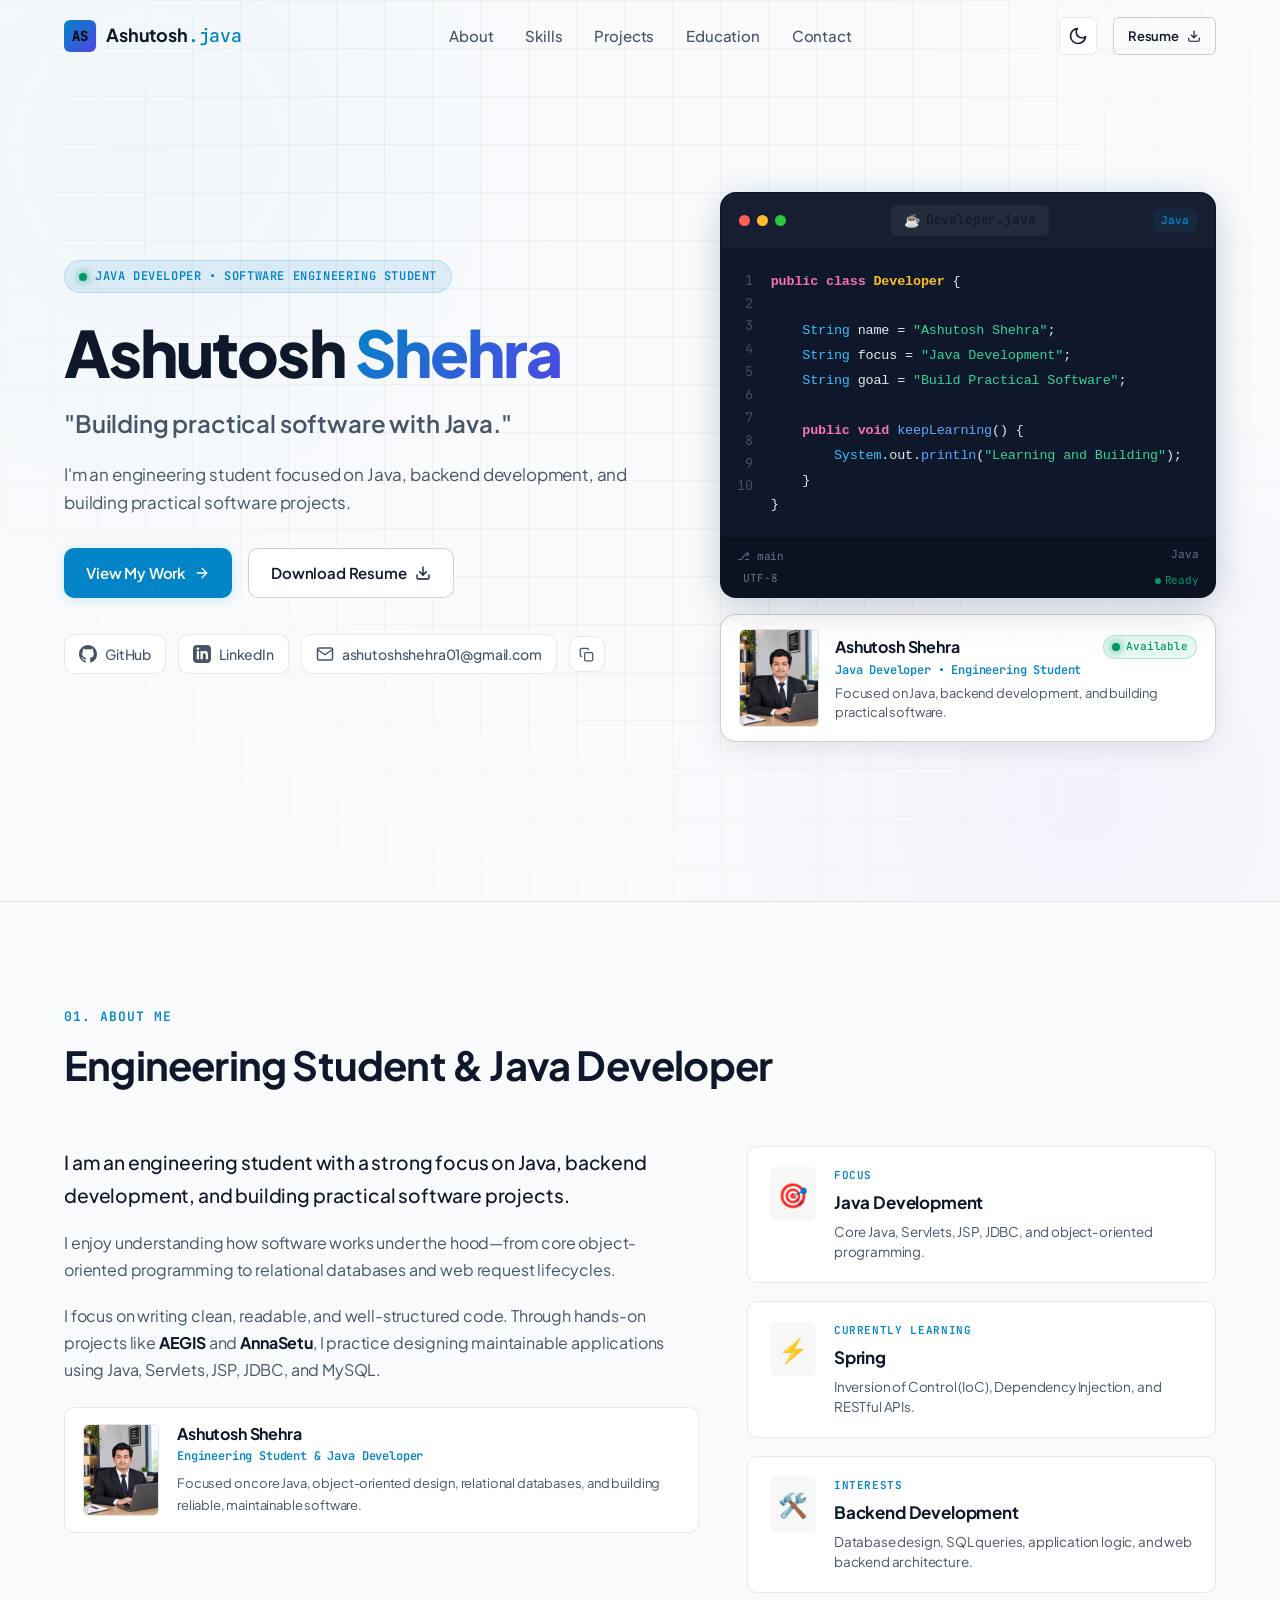
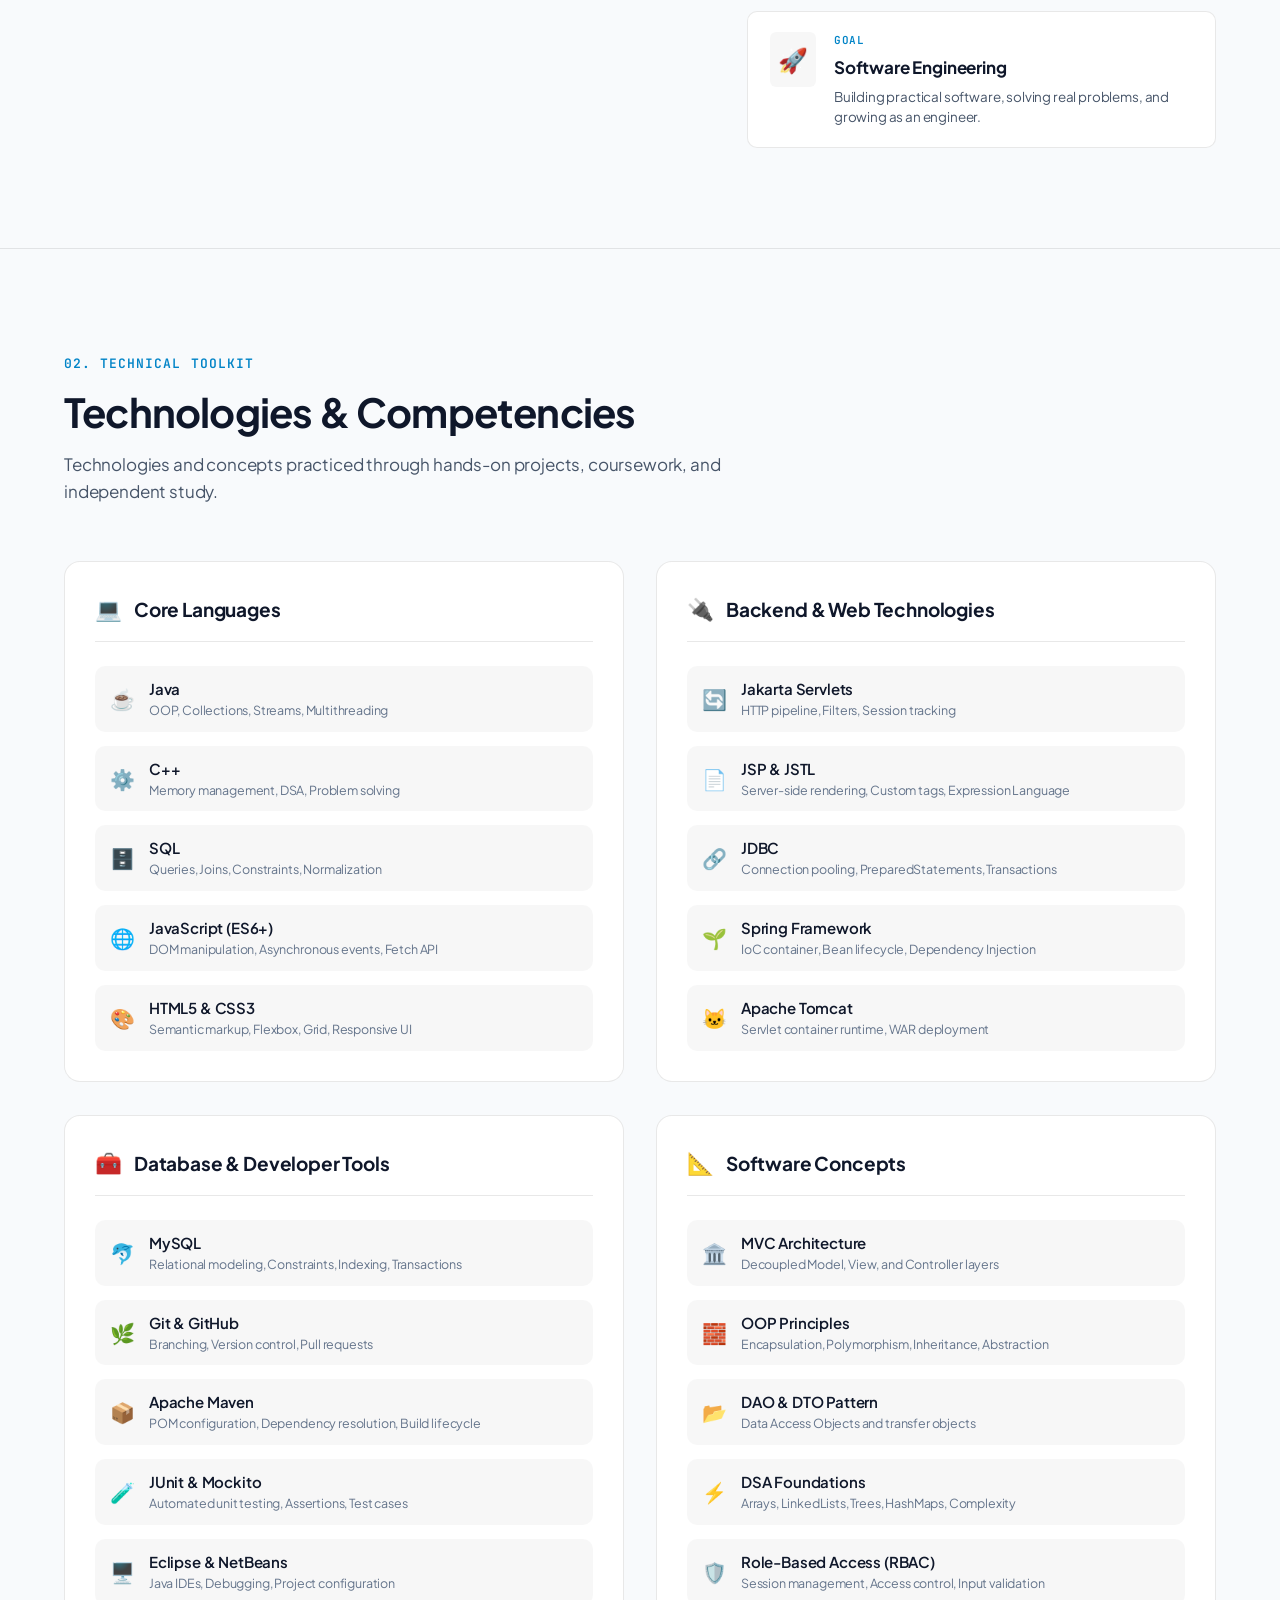
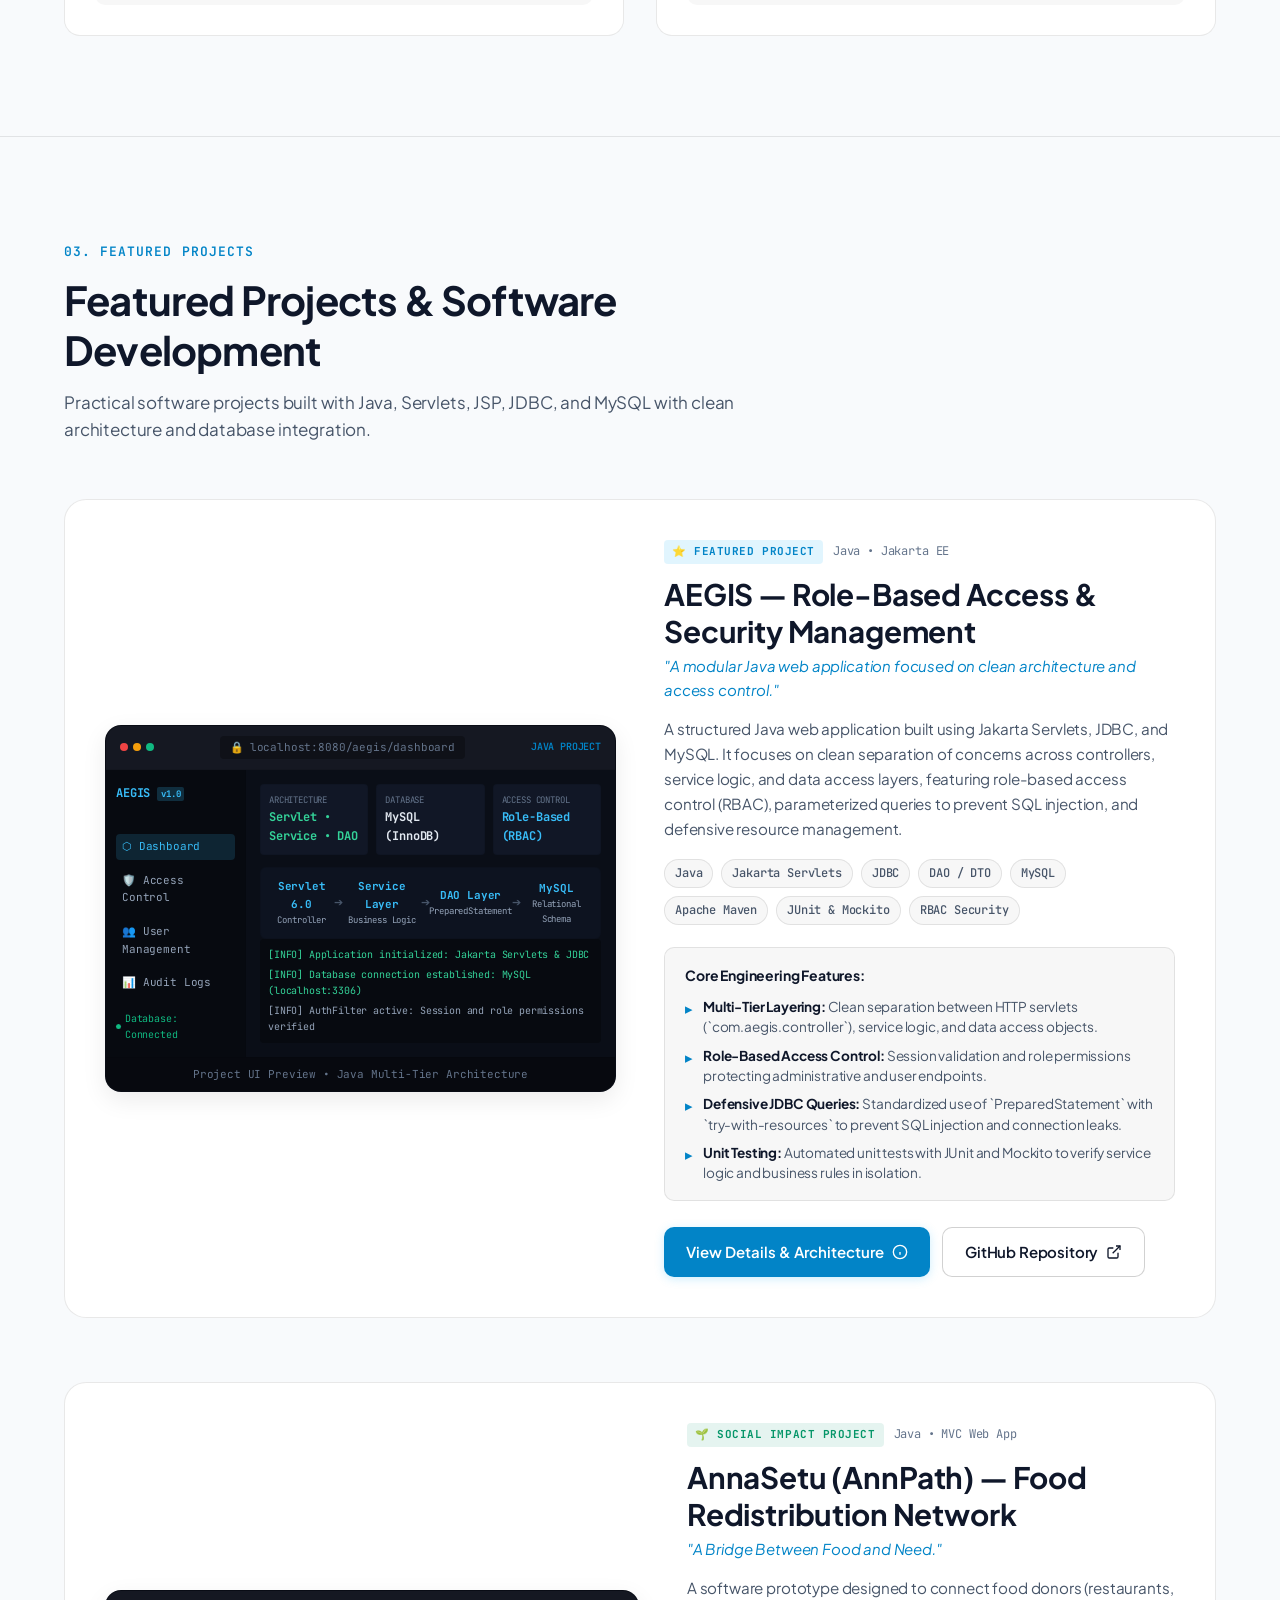
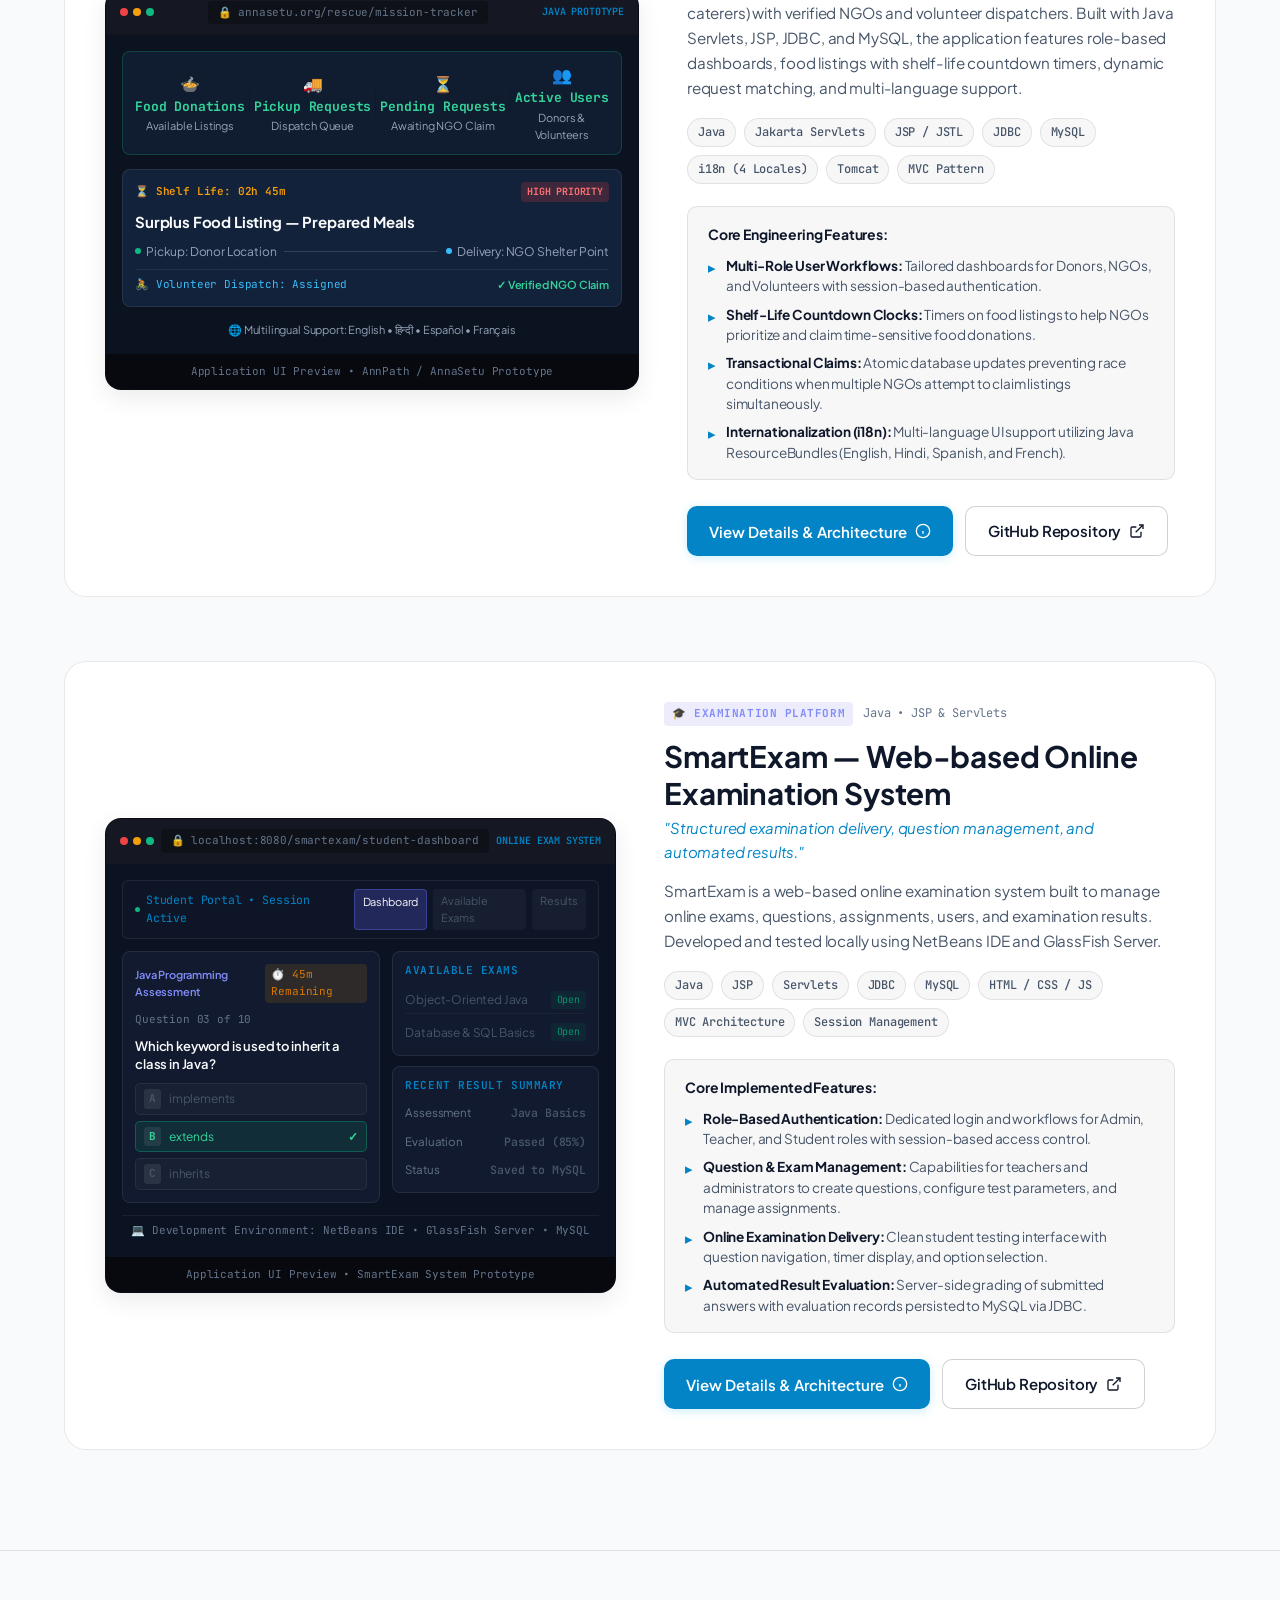
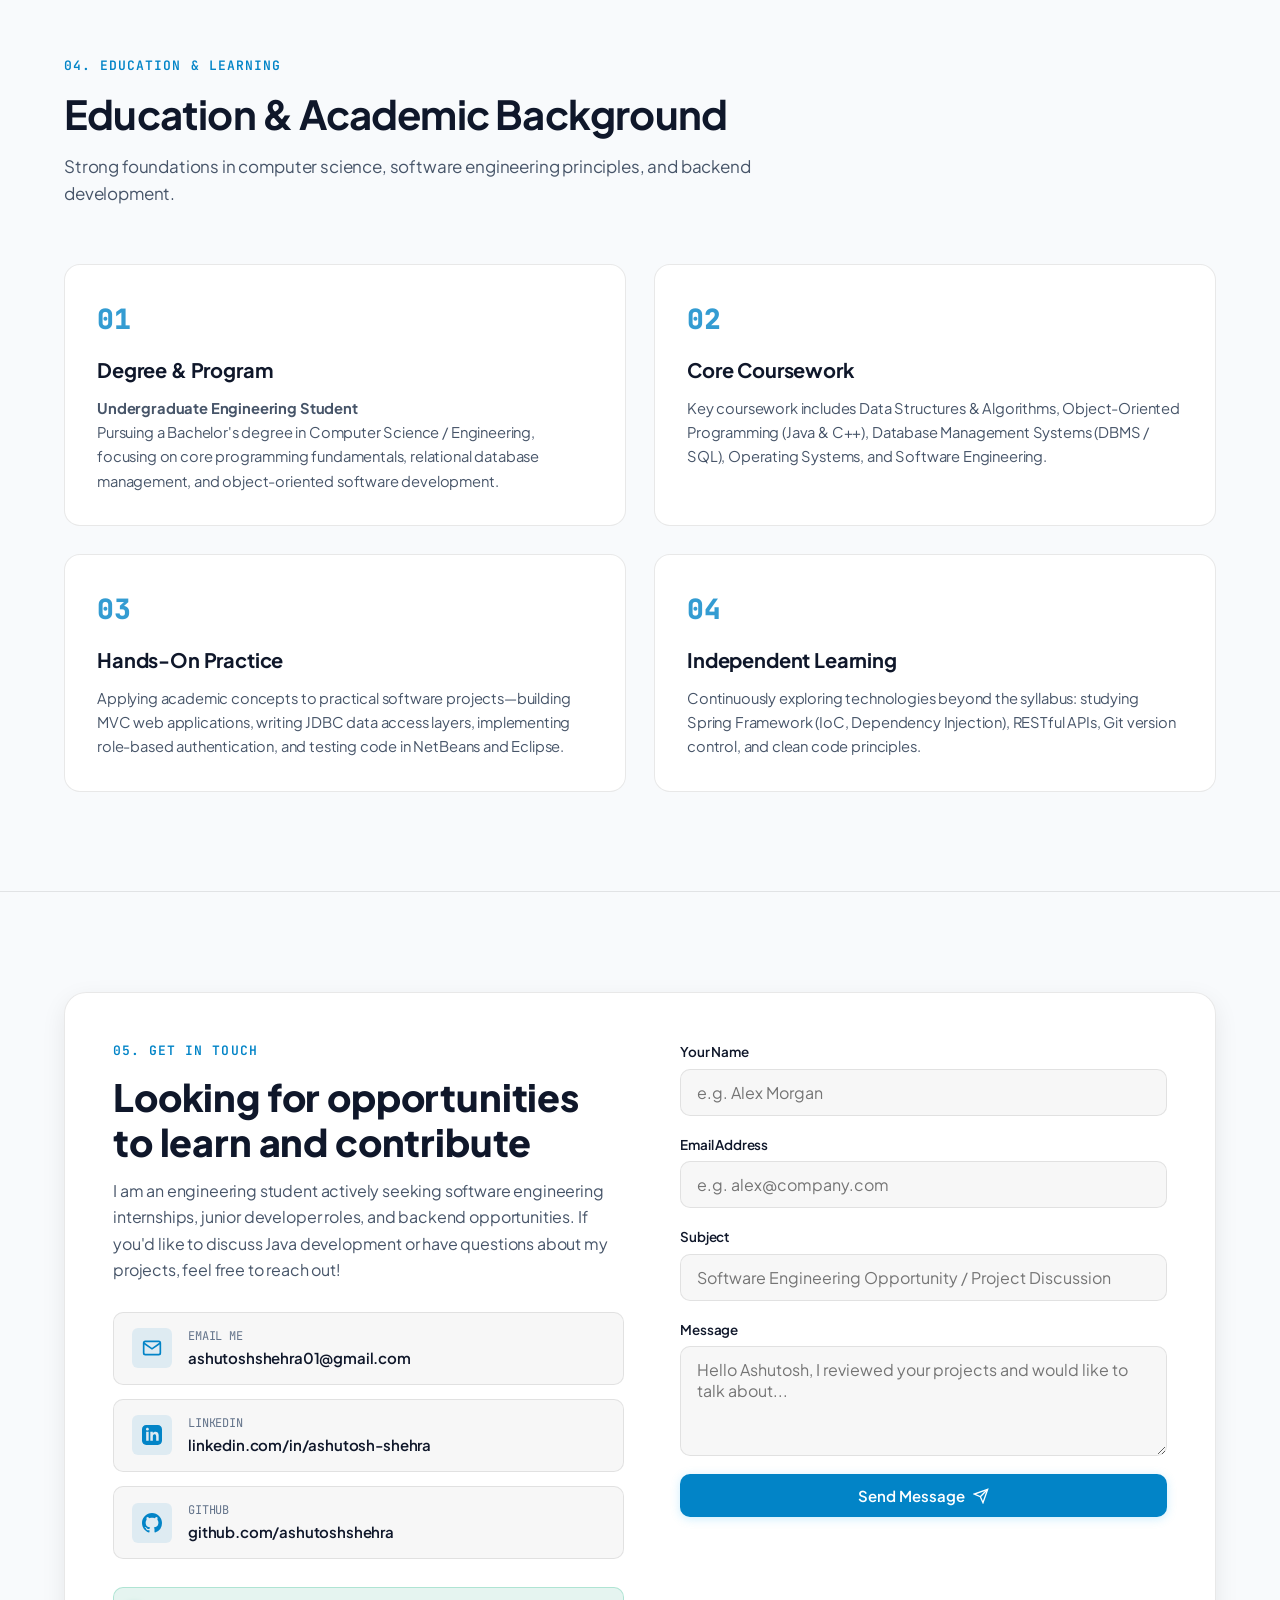
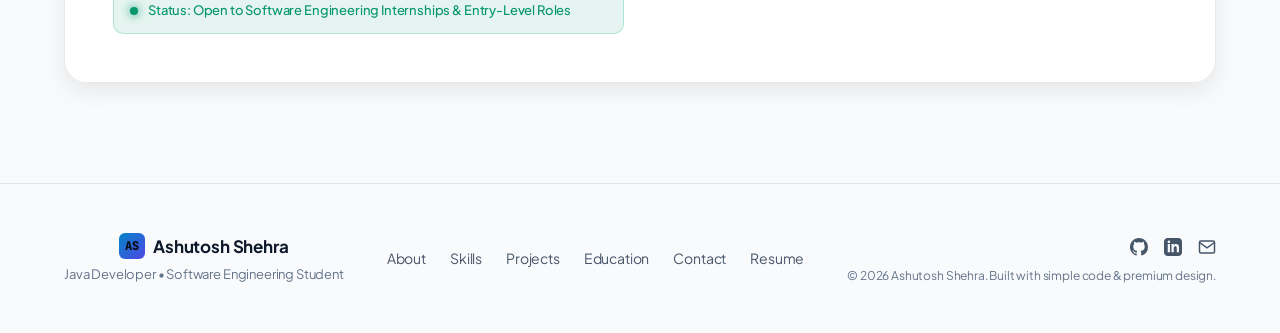
==== web/index.html @ b0442fe7 "Initial commit: Ashutosh Shehra developer portfolio ready for deployment" ====
<!DOCTYPE html>
<html lang="en" data-theme="dark">
<head>
  <meta charset="UTF-8">
  <meta name="viewport" content="width=device-width, initial-scale=1.0">
  <title>Ashutosh Shehra | Engineering Student &amp; Java Developer</title>
  <meta name="description" content="Portfolio of Ashutosh Shehra, an engineering student focused on Java, backend development, and building practical software projects.">
  <meta name="keywords" content="Ashutosh Shehra, Java Developer, Engineering Student, Jakarta EE, Servlets, JSP, Spring, MySQL, JDBC, Backend Developer">
  <meta name="author" content="Ashutosh Shehra">

  <meta name="theme-color" content="#080c14">
  <meta name="color-scheme" content="dark light">

  <!-- Open Graph / Facebook / LinkedIn Meta Tags -->
  <meta property="og:title" content="Ashutosh Shehra | Engineering Student &amp; Java Developer">
  <meta property="og:description" content="Engineering student focused on Java, backend development, and building practical software projects.">
  <meta property="og:type" content="website">
  <meta property="og:image" content="assets/ashutosh-shehra.jpg">

  <!-- Twitter Card Meta Tags -->
  <meta name="twitter:card" content="summary_large_image">
  <meta name="twitter:title" content="Ashutosh Shehra | Engineering Student &amp; Java Developer">
  <meta name="twitter:description" content="Engineering student focused on Java, backend development, and building practical software projects.">
  <meta name="twitter:image" content="assets/ashutosh-shehra.jpg">

  <!-- Google Fonts: Plus Jakarta Sans & JetBrains Mono -->
  <link rel="preconnect" href="https://fonts.googleapis.com">
  <link rel="preconnect" href="https://fonts.gstatic.com" crossorigin>
  <link href="https://fonts.googleapis.com/css2?family=JetBrains+Mono:wght@400;500;600&family=Plus+Jakarta+Sans:wght@300;400;500;600;700;800&display=swap" rel="stylesheet">

  <!-- Stylesheet -->
  <link rel="stylesheet" href="styles.css">

  <!-- Favicon SVG -->
  <link rel="icon" type="image/svg+xml" href="data:image/svg+xml,<svg xmlns='http://www.w3.org/2000/svg' viewBox='0 0 100 100'><rect width='100' height='100' rx='20' fill='%230f172a'/><text x='50%' y='55%' dominant-baseline='central' text-anchor='middle' font-family='sans-serif' font-weight='bold' font-size='46' fill='%2338bdf8'>AS</text></svg>">
</head>
<body>
  <!-- Background Glow & Grid Canvas Elements -->
  <div class="bg-pattern" aria-hidden="true">
    <div class="glow-orb glow-top-left"></div>
    <div class="glow-orb glow-bottom-right"></div>
    <div class="grid-overlay"></div>
  </div>

  <!-- NAVIGATION BAR -->
  <header class="navbar" id="navbar">
    <div class="nav-container">
      <a href="#hero" class="nav-brand" aria-label="Ashutosh Shehra Home">
        <span class="brand-monogram">AS</span>
        <span class="brand-text">Ashutosh<span class="brand-dot">.java</span></span>
      </a>

      <!-- Desktop Nav Items -->
      <nav class="nav-links" id="navLinks" aria-label="Main Navigation">
        <a href="#about" class="nav-link">About</a>
        <a href="#skills" class="nav-link">Skills</a>
        <a href="#projects" class="nav-link">Projects</a>
        <a href="#education" class="nav-link">Education</a>
        <a href="#contact" class="nav-link">Contact</a>
      </nav>

      <!-- Nav Actions (Theme Toggle & Resume Button) -->
      <div class="nav-actions">
        <!-- Theme Switcher -->
        <button id="themeToggle" class="theme-toggle" aria-label="Toggle dark/light theme" title="Toggle theme">
          <svg class="sun-icon" viewBox="0 0 24 24" width="20" height="20" fill="none" stroke="currentColor" stroke-width="2" stroke-linecap="round" stroke-linejoin="round">
            <circle cx="12" cy="12" r="5"></circle>
            <line x1="12" y1="12" x2="12" y2="3"></line>
            <line x1="12" y1="21" x2="12" y2="23"></line>
            <line x1="4.22" y1="4.22" x2="5.64" y2="5.64"></line>
            <line x1="18.36" y1="18.36" x2="19.78" y2="19.78"></line>
            <line x1="1" y1="12" x2="3" y2="12"></line>
            <line x1="21" y1="12" x2="23" y2="12"></line>
            <line x1="4.22" y1="19.78" x2="5.64" y2="18.36"></line>
            <line x1="18.36" y1="5.64" x2="19.78" y2="4.22"></line>
          </svg>
          <svg class="moon-icon" viewBox="0 0 24 24" width="20" height="20" fill="none" stroke="currentColor" stroke-width="2" stroke-linecap="round" stroke-linejoin="round">
            <path d="M21 12.79A9 9 0 1 1 11.21 3 7 7 0 0 0 21 12.79z"></path>
          </svg>
        </button>

        <a href="assets/Ashutosh_Shehra_Resume.pdf" download="Ashutosh_Shehra_Resume.pdf" class="btn btn-sm btn-outline nav-resume-btn">
          <span>Resume</span>
          <svg viewBox="0 0 24 24" width="14" height="14" fill="none" stroke="currentColor" stroke-width="2">
            <path d="M21 15v4a2 2 0 0 1-2 2H5a2 2 0 0 1-2-2v-4"></path>
            <polyline points="7 10 12 15 17 10"></polyline>
            <line x1="12" y1="15" x2="12" y2="3"></line>
          </svg>
        </a>

        <!-- Mobile Menu Toggle Button -->
        <button id="mobileMenuBtn" class="mobile-menu-btn" aria-label="Toggle navigation menu" aria-expanded="false">
          <span class="hamburger-bar"></span>
          <span class="hamburger-bar"></span>
          <span class="hamburger-bar"></span>
        </button>
      </div>
    </div>

    <!-- Mobile Drawer Navigation -->
    <div class="mobile-drawer" id="mobileDrawer">
      <nav class="mobile-nav-links">
        <a href="#about" class="mobile-nav-link">About</a>
        <a href="#skills" class="mobile-nav-link">Skills</a>
        <a href="#projects" class="mobile-nav-link">Projects</a>
        <a href="#education" class="mobile-nav-link">Education</a>
        <a href="#contact" class="mobile-nav-link">Contact</a>
        <div class="mobile-drawer-footer">
          <a href="assets/Ashutosh_Shehra_Resume.pdf" download="Ashutosh_Shehra_Resume.pdf" class="btn btn-primary btn-block">
            Download Resume
            <svg viewBox="0 0 24 24" width="16" height="16" fill="none" stroke="currentColor" stroke-width="2">
              <path d="M21 15v4a2 2 0 0 1-2 2H5a2 2 0 0 1-2-2v-4"></path>
              <polyline points="7 10 12 15 17 10"></polyline>
              <line x1="12" y1="15" x2="12" y2="3"></line>
            </svg>
          </a>
        </div>
      </nav>
    </div>
  </header>

  <main>
    <!-- 1 & 2. HERO SECTION -->
    <section class="hero-section" id="hero">
      <div class="container hero-container">
        
        <!-- Hero Left Column -->
        <div class="hero-content reveal-on-scroll">
          <div class="hero-badge">
            <span class="status-indicator"></span>
            <span class="badge-text">JAVA DEVELOPER • SOFTWARE ENGINEERING STUDENT</span>
          </div>

          <h1 class="hero-name">
            Ashutosh <span class="gradient-text">Shehra</span>
          </h1>

          <p class="hero-tagline">
            "Building practical software with Java."
          </p>

          <p class="hero-description">
            I'm an engineering student focused on Java, backend development, and building practical software projects.
          </p>

          <!-- Hero CTAs -->
          <div class="hero-actions">
            <a href="#projects" class="btn btn-primary">
              <span>View My Work</span>
              <svg viewBox="0 0 24 24" width="16" height="16" fill="none" stroke="currentColor" stroke-width="2" stroke-linecap="round" stroke-linejoin="round" class="btn-arrow">
                <line x1="5" y1="12" x2="19" y2="12"></line>
                <polyline points="12 5 19 12 12 19"></polyline>
              </svg>
            </a>

            <a href="assets/Ashutosh_Shehra_Resume.pdf" download="Ashutosh_Shehra_Resume.pdf" class="btn btn-secondary">
              <span>Download Resume</span>
              <svg viewBox="0 0 24 24" width="16" height="16" fill="none" stroke="currentColor" stroke-width="2" stroke-linecap="round" stroke-linejoin="round">
                <path d="M21 15v4a2 2 0 0 1-2 2H5a2 2 0 0 1-2-2v-4"></path>
                <polyline points="7 10 12 15 17 10"></polyline>
                <line x1="12" y1="15" x2="12" y2="3"></line>
              </svg>
            </a>
          </div>

          <!-- Hero Social Links & Email -->
          <div class="hero-socials">
            <a href="https://github.com/ashutoshshehra" target="_blank" rel="noopener noreferrer" class="social-chip" aria-label="GitHub Profile">
              <svg viewBox="0 0 24 24" width="18" height="18" fill="currentColor">
                <path d="M12 0C5.37 0 0 5.37 0 12c0 5.31 3.435 9.795 8.205 11.385.6.105.825-.255.825-.57 0-.285-.015-1.23-.015-2.235-3.015.555-3.795-.735-4.035-1.41-.135-.345-.72-1.41-1.23-1.695-.42-.225-1.02-.78-.015-.795.945-.015 1.62.87 1.845 1.23 1.08 1.815 2.805 1.305 3.495.99.105-.78.42-1.305.765-1.605-2.67-.3-5.46-1.335-5.46-5.925 0-1.305.465-2.385 1.23-3.225-.12-.3-.54-1.53.12-3.18 0 0 1.005-.315 3.3 1.23.96-.27 1.98-.405 3-.405s2.04.135 3 .405c2.295-1.56 3.3-1.23 3.3-1.23.66 1.65.24 2.88.12 3.18.765.84 1.23 1.905 1.23 3.225 0 4.605-2.805 5.625-5.475 5.925.435.375.81 1.095.81 2.22 0 1.605-.015 2.895-.015 3.3 0 .315.225.69.825.57A12.02 12.02 0 0024 12c0-6.63-5.37-12-12-12z"/>
              </svg>
              <span>GitHub</span>
            </a>

            <a href="https://www.linkedin.com/in/ashutosh-shehra-17b498398" target="_blank" rel="noopener noreferrer" class="social-chip" aria-label="LinkedIn Profile">
              <svg viewBox="0 0 24 24" width="18" height="18" fill="currentColor">
                <path d="M19 0h-14c-2.761 0-5 2.239-5 5v14c0 2.761 2.239 5 5 5h14c2.762 0 5-2.239 5-5v-14c0-2.761-2.238-5-5-5zm-11 19h-3v-11h3v11zm-1.5-12.268c-.966 0-1.75-.79-1.75-1.764s.784-1.764 1.75-1.764 1.75.79 1.75 1.764-.783 1.764-1.75 1.764zm13.5 12.268h-3v-5.604c0-3.368-4-3.113-4 0v5.604h-3v-11h3v1.765c1.396-2.586 7-2.777 7 2.476v6.759z"/>
              </svg>
              <span>LinkedIn</span>
            </a>

            <a href="mailto:ashutoshshehra01@gmail.com" class="social-chip" aria-label="Email Ashutosh Shehra">
              <svg viewBox="0 0 24 24" width="18" height="18" fill="none" stroke="currentColor" stroke-width="2" stroke-linecap="round" stroke-linejoin="round">
                <path d="M4 4h16c1.1 0 2 .9 2 2v12c0 1.1-.9 2-2 2H4c-1.1 0-2-.9-2-2V6c0-1.1.9-2 2-2z"></path>
                <polyline points="22,6 12,13 2,6"></polyline>
              </svg>
              <span>ashutoshshehra01@gmail.com</span>
            </a>

            <!-- Quick copy email tooltip button -->
            <button class="copy-email-btn" id="copyEmailBtn" data-email="ashutoshshehra01@gmail.com" title="Copy email address" aria-label="Copy email">
              <svg viewBox="0 0 24 24" width="15" height="15" fill="none" stroke="currentColor" stroke-width="2">
                <rect x="9" y="9" width="13" height="13" rx="2" ry="2"></rect>
                <path d="M5 15H4a2 2 0 0 1-2-2V4a2 2 0 0 1 2-2h9a2 2 0 0 1 2 2v1"></path>
              </svg>
              <span class="copy-tooltip" id="copyTooltip">Copy</span>
            </button>
          </div>
        </div>

        <!-- Hero Right Column: Developer Code Editor & Profile Showcase -->
        <div class="hero-visual reveal-on-scroll">
          <div class="code-editor-card">
            <!-- Window Top Bar -->
            <div class="editor-header">
              <div class="editor-controls">
                <span class="dot dot-close"></span>
                <span class="dot dot-minimize"></span>
                <span class="dot dot-maximize"></span>
              </div>
              <div class="editor-tab">
                <span class="tab-icon">☕</span>
                <span class="tab-title">Developer.java</span>
              </div>
              <div class="editor-badge">
                <span>Java</span>
              </div>
            </div>

            <!-- Code Editor Body -->
            <div class="editor-body">
              <div class="line-numbers" aria-hidden="true">
                <span>1</span>
                <span>2</span>
                <span>3</span>
                <span>4</span>
                <span>5</span>
                <span>6</span>
                <span>7</span>
                <span>8</span>
                <span>9</span>
                <span>10</span>
              </div>
              <pre class="code-content"><code><span class="code-kw">public class</span> <span class="code-class">Developer</span> {

    <span class="code-type">String</span> <span class="code-var">name</span> = <span class="code-str">"Ashutosh Shehra"</span>;
    <span class="code-type">String</span> <span class="code-var">focus</span> = <span class="code-str">"Java Development"</span>;
    <span class="code-type">String</span> <span class="code-var">goal</span> = <span class="code-str">"Build Practical Software"</span>;

    <span class="code-kw">public void</span> <span class="code-method">keepLearning</span>() {
        <span class="code-type">System</span>.<span class="code-var">out</span>.<span class="code-method">println</span>(<span class="code-str">"Learning and Building"</span>);
    }
}</code></pre>
            </div>

            <!-- Editor Status Bar Footer -->
            <div class="editor-footer">
              <div class="footer-left">
                <span class="status-git-branch">⎇ main</span>
                <span class="status-encoding">UTF-8</span>
              </div>
              <div class="footer-right">
                <span class="status-lang">Java</span>
                <span class="status-pill">Ready</span>
              </div>
            </div>
          </div>

          <!-- Developer Profile Companion Card (No overlap, 100% clean) -->
          <div class="hero-profile-card">
            <div class="hero-profile-frame">
              <img 
                src="assets/ashutosh-shehra.jpg" 
                alt="Ashutosh Shehra - Java Developer and Software Engineering Student" 
                class="hero-profile-img" 
                width="84" 
                height="102" 
                loading="eager" 
                decoding="async" 
              />
            </div>
            <div class="hero-profile-details">
              <div class="hero-profile-header">
                <span class="hero-profile-name">Ashutosh Shehra</span>
                <span class="hero-profile-status">
                  <span class="status-indicator"></span>
                  <span>Available</span>
                </span>
              </div>
              <div class="hero-profile-role">Java Developer • Engineering Student</div>
              <p class="hero-profile-desc">
                Focused on Java, backend development, and building practical software.
              </p>
            </div>
          </div>
        </div>

      </div>
    </section>

    <!-- 7. ABOUT SECTION -->
    <section class="section about-section" id="about">
      <div class="container">
        
        <div class="section-header reveal-on-scroll">
          <span class="section-tag">01. ABOUT ME</span>
          <h2 class="section-title">Engineering Student &amp; Java Developer</h2>
        </div>

        <div class="about-grid">
          <!-- Left: Narrative -->
          <div class="about-narrative reveal-on-scroll">
            <p class="lead-text">
              I am an engineering student with a strong focus on Java, backend development, and building practical software projects.
            </p>
            <p>
              I enjoy understanding how software works under the hood—from core object-oriented programming to relational databases and web request lifecycles.
            </p>
            <p>
              I focus on writing clean, readable, and well-structured code. Through hands-on projects like <strong>AEGIS</strong> and <strong>AnnaSetu</strong>, I practice designing maintainable applications using Java, Servlets, JSP, JDBC, and MySQL.
            </p>

            <!-- Supporting Profile Card in About -->
            <div class="about-profile-card">
              <div class="about-profile-frame">
                <img 
                  src="assets/ashutosh-shehra.jpg" 
                  alt="Ashutosh Shehra - Java Developer and Software Engineering Student" 
                  class="about-profile-img" 
                  width="80" 
                  height="96" 
                  loading="lazy" 
                  decoding="async" 
                />
              </div>
              <div class="about-profile-meta">
                <div class="about-profile-name">Ashutosh Shehra</div>
                <div class="about-profile-role">Engineering Student &amp; Java Developer</div>
                <p class="about-profile-bio">
                  Focused on core Java, object-oriented design, relational databases, and building reliable, maintainable software.
                </p>
              </div>
            </div>
          </div>

          <!-- Right: Information Cards -->
          <div class="about-cards-col reveal-on-scroll">
            
            <div class="info-card">
              <div class="info-card-icon">🎯</div>
              <div class="info-card-content">
                <span class="info-card-label">Focus</span>
                <h3 class="info-card-value">Java Development</h3>
                <p class="info-card-detail">Core Java, Servlets, JSP, JDBC, and object-oriented programming.</p>
              </div>
            </div>

            <div class="info-card">
              <div class="info-card-icon">⚡</div>
              <div class="info-card-content">
                <span class="info-card-label">Currently Learning</span>
                <h3 class="info-card-value">Spring</h3>
                <p class="info-card-detail">Inversion of Control (IoC), Dependency Injection, and RESTful APIs.</p>
              </div>
            </div>

            <div class="info-card">
              <div class="info-card-icon">🛠️</div>
              <div class="info-card-content">
                <span class="info-card-label">Interests</span>
                <h3 class="info-card-value">Backend Development</h3>
                <p class="info-card-detail">Database design, SQL queries, application logic, and web backend architecture.</p>
              </div>
            </div>

            <div class="info-card">
              <div class="info-card-icon">🚀</div>
              <div class="info-card-content">
                <span class="info-card-label">Goal</span>
                <h3 class="info-card-value">Software Engineering</h3>
                <p class="info-card-detail">Building practical software, solving real problems, and growing as an engineer.</p>
              </div>
            </div>

          </div>
        </div>

      </div>
    </section>

    <!-- 8. SKILLS SECTION -->
    <section class="section skills-section" id="skills">
      <div class="container">
        
        <div class="section-header reveal-on-scroll">
          <span class="section-tag">02. TECHNICAL TOOLKIT</span>
          <h2 class="section-title">Technologies &amp; Competencies</h2>
          <p class="section-subtitle">
            Technologies and concepts practiced through hands-on projects, coursework, and independent study.
          </p>
        </div>

        <!-- Skills Categories Grid -->
        <div class="skills-categories-grid">
          
          <!-- Category 1: Languages & Core Foundations -->
          <div class="skill-category-card reveal-on-scroll">
            <div class="category-header">
              <span class="category-icon">💻</span>
              <h3 class="category-title">Core Languages</h3>
            </div>
            <div class="tech-badges-list">
              
              <div class="tech-badge" data-tech="Java">
                <span class="tech-icon">☕</span>
                <div class="tech-info">
                  <span class="tech-name">Java</span>
                  <span class="tech-desc">OOP, Collections, Streams, Multithreading</span>
                </div>
              </div>

              <div class="tech-badge" data-tech="C++">
                <span class="tech-icon">⚙️</span>
                <div class="tech-info">
                  <span class="tech-name">C++</span>
                  <span class="tech-desc">Memory management, DSA, Problem solving</span>
                </div>
              </div>

              <div class="tech-badge" data-tech="SQL">
                <span class="tech-icon">🗄️</span>
                <div class="tech-info">
                  <span class="tech-name">SQL</span>
                  <span class="tech-desc">Queries, Joins, Constraints, Normalization</span>
                </div>
              </div>

              <div class="tech-badge" data-tech="JavaScript">
                <span class="tech-icon">🌐</span>
                <div class="tech-info">
                  <span class="tech-name">JavaScript (ES6+)</span>
                  <span class="tech-desc">DOM manipulation, Asynchronous events, Fetch API</span>
                </div>
              </div>

              <div class="tech-badge" data-tech="HTML5 & CSS3">
                <span class="tech-icon">🎨</span>
                <div class="tech-info">
                  <span class="tech-name">HTML5 &amp; CSS3</span>
                  <span class="tech-desc">Semantic markup, Flexbox, Grid, Responsive UI</span>
                </div>
              </div>

            </div>
          </div>

          <!-- Category 2: Backend & Web Technologies -->
          <div class="skill-category-card reveal-on-scroll">
            <div class="category-header">
              <span class="category-icon">🔌</span>
              <h3 class="category-title">Backend &amp; Web Technologies</h3>
            </div>
            <div class="tech-badges-list">
              
              <div class="tech-badge" data-tech="Servlets">
                <span class="tech-icon">🔄</span>
                <div class="tech-info">
                  <span class="tech-name">Jakarta Servlets</span>
                  <span class="tech-desc">HTTP pipeline, Filters, Session tracking</span>
                </div>
              </div>

              <div class="tech-badge" data-tech="JSP">
                <span class="tech-icon">📄</span>
                <div class="tech-info">
                  <span class="tech-name">JSP &amp; JSTL</span>
                  <span class="tech-desc">Server-side rendering, Custom tags, Expression Language</span>
                </div>
              </div>

              <div class="tech-badge" data-tech="JDBC">
                <span class="tech-icon">🔗</span>
                <div class="tech-info">
                  <span class="tech-name">JDBC</span>
                  <span class="tech-desc">Connection pooling, PreparedStatements, Transactions</span>
                </div>
              </div>

              <div class="tech-badge" data-tech="Spring">
                <span class="tech-icon">🌱</span>
                <div class="tech-info">
                  <span class="tech-name">Spring Framework</span>
                  <span class="tech-desc">IoC container, Bean lifecycle, Dependency Injection</span>
                </div>
              </div>

              <div class="tech-badge" data-tech="Tomcat">
                <span class="tech-icon">🐱</span>
                <div class="tech-info">
                  <span class="tech-name">Apache Tomcat</span>
                  <span class="tech-desc">Servlet container runtime, WAR deployment</span>
                </div>
              </div>

            </div>
          </div>

          <!-- Category 3: Database & Engineering Tools -->
          <div class="skill-category-card reveal-on-scroll">
            <div class="category-header">
              <span class="category-icon">🧰</span>
              <h3 class="category-title">Database &amp; Developer Tools</h3>
            </div>
            <div class="tech-badges-list">
              
              <div class="tech-badge" data-tech="MySQL">
                <span class="tech-icon">🐬</span>
                <div class="tech-info">
                  <span class="tech-name">MySQL</span>
                  <span class="tech-desc">Relational modeling, Constraints, Indexing, Transactions</span>
                </div>
              </div>

              <div class="tech-badge" data-tech="Git">
                <span class="tech-icon">🌿</span>
                <div class="tech-info">
                  <span class="tech-name">Git &amp; GitHub</span>
                  <span class="tech-desc">Branching, Version control, Pull requests</span>
                </div>
              </div>

              <div class="tech-badge" data-tech="Maven">
                <span class="tech-icon">📦</span>
                <div class="tech-info">
                  <span class="tech-name">Apache Maven</span>
                  <span class="tech-desc">POM configuration, Dependency resolution, Build lifecycle</span>
                </div>
              </div>

              <div class="tech-badge" data-tech="JUnit">
                <span class="tech-icon">🧪</span>
                <div class="tech-info">
                  <span class="tech-name">JUnit &amp; Mockito</span>
                  <span class="tech-desc">Automated unit testing, Assertions, Test cases</span>
                </div>
              </div>

              <div class="tech-badge" data-tech="IDEs">
                <span class="tech-icon">🖥️</span>
                <div class="tech-info">
                  <span class="tech-name">Eclipse &amp; NetBeans</span>
                  <span class="tech-desc">Java IDEs, Debugging, Project configuration</span>
                </div>
              </div>

            </div>
          </div>

          <!-- Category 4: Software Concepts -->
          <div class="skill-category-card reveal-on-scroll">
            <div class="category-header">
              <span class="category-icon">📐</span>
              <h3 class="category-title">Software Concepts</h3>
            </div>
            <div class="tech-badges-list">
              
              <div class="tech-badge" data-tech="MVC">
                <span class="tech-icon">🏛️</span>
                <div class="tech-info">
                  <span class="tech-name">MVC Architecture</span>
                  <span class="tech-desc">Decoupled Model, View, and Controller layers</span>
                </div>
              </div>

              <div class="tech-badge" data-tech="OOP">
                <span class="tech-icon">🧱</span>
                <div class="tech-info">
                  <span class="tech-name">OOP Principles</span>
                  <span class="tech-desc">Encapsulation, Polymorphism, Inheritance, Abstraction</span>
                </div>
              </div>

              <div class="tech-badge" data-tech="DAO">
                <span class="tech-icon">📂</span>
                <div class="tech-info">
                  <span class="tech-name">DAO &amp; DTO Pattern</span>
                  <span class="tech-desc">Data Access Objects and transfer objects</span>
                </div>
              </div>

              <div class="tech-badge" data-tech="DSA">
                <span class="tech-icon">⚡</span>
                <div class="tech-info">
                  <span class="tech-name">DSA Foundations</span>
                  <span class="tech-desc">Arrays, LinkedLists, Trees, HashMaps, Complexity</span>
                </div>
              </div>

              <div class="tech-badge" data-tech="RBAC">
                <span class="tech-icon">🛡️</span>
                <div class="tech-info">
                  <span class="tech-name">Role-Based Access (RBAC)</span>
                  <span class="tech-desc">Session management, Access control, Input validation</span>
                </div>
              </div>

            </div>
          </div>

        </div>

      </div>
    </section>

    <!-- 9, 10, 11, 12. PROJECTS SECTION (SHOWCASE) -->
    <section class="section projects-section" id="projects">
      <div class="container">
        
        <div class="section-header reveal-on-scroll">
          <span class="section-tag">03. FEATURED PROJECTS</span>
          <h2 class="section-title">Featured Projects &amp; Software Development</h2>
          <p class="section-subtitle">
            Practical software projects built with Java, Servlets, JSP, JDBC, and MySQL with clean architecture and database integration.
          </p>
        </div>

        <div class="projects-list">
          
          <!-- FEATURED PROJECT 1: AEGIS -->
          <article class="featured-project-card reveal-on-scroll" id="project-aegis">
            <!-- Project Mockup Preview Area -->
            <div class="project-preview-wrapper">
              <div class="mockup-frame">
                <!-- Mockup Top Bar -->
                <div class="mockup-header">
                  <div class="mockup-dots">
                    <span class="m-dot red"></span>
                    <span class="m-dot yellow"></span>
                    <span class="m-dot green"></span>
                  </div>
                  <div class="mockup-address">
                    <span class="lock-icon">🔒</span>
                    <span>localhost:8080/aegis/dashboard</span>
                  </div>
                  <div class="mockup-badge">JAVA PROJECT</div>
                </div>

                <!-- Abstract UI Dashboard Simulation: AEGIS -->
                <div class="mockup-body aegis-dashboard-mockup">
                  <div class="aegis-sidebar">
                    <div class="sidebar-logo">AEGIS <span class="tag">v1.0</span></div>
                    <div class="sidebar-nav">
                      <div class="s-nav-item active">⬡ Dashboard</div>
                      <div class="s-nav-item">🛡️ Access Control</div>
                      <div class="s-nav-item">👥 User Management</div>
                      <div class="s-nav-item">📊 Audit Logs</div>
                    </div>
                    <div class="sidebar-status">
                      <span class="status-dot green"></span> Database: Connected
                    </div>
                  </div>

                  <div class="aegis-main">
                    <div class="dash-top-metrics">
                      <div class="d-metric-card">
                        <span class="d-metric-label">Architecture</span>
                        <span class="d-metric-val green-text">Servlet • Service • DAO</span>
                      </div>
                      <div class="d-metric-card">
                        <span class="d-metric-label">Database</span>
                        <span class="d-metric-val">MySQL (InnoDB)</span>
                      </div>
                      <div class="d-metric-card">
                        <span class="d-metric-label">Access Control</span>
                        <span class="d-metric-val blue-text">Role-Based (RBAC)</span>
                      </div>
                    </div>

                    <div class="dash-engine-view">
                      <div class="pipeline-flow">
                        <div class="pipe-node active">
                          <span class="node-title">Servlet 6.0</span>
                          <span class="node-sub">Controller</span>
                        </div>
                        <span class="pipe-arrow">➔</span>
                        <div class="pipe-node active">
                          <span class="node-title">Service Layer</span>
                          <span class="node-sub">Business Logic</span>
                        </div>
                        <span class="pipe-arrow">➔</span>
                        <div class="pipe-node active">
                          <span class="node-title">DAO Layer</span>
                          <span class="node-sub">PreparedStatement</span>
                        </div>
                        <span class="pipe-arrow">➔</span>
                        <div class="pipe-node active">
                          <span class="node-title">MySQL</span>
                          <span class="node-sub">Relational Schema</span>
                        </div>
                      </div>

                      <div class="live-audit-log">
                        <span class="log-line ok">[INFO] Application initialized: Jakarta Servlets &amp; JDBC</span>
                        <span class="log-line ok">[INFO] Database connection established: MySQL (localhost:3306)</span>
                        <span class="log-line info">[INFO] AuthFilter active: Session and role permissions verified</span>
                      </div>
                    </div>
                  </div>
                </div>

                <div class="mockup-label-tag">Project UI Preview • Java Multi-Tier Architecture</div>
              </div>
            </div>

            <!-- Project Details & Content -->
            <div class="project-info">
              <div class="project-pill-header">
                <span class="project-flagship-pill">⭐ FEATURED PROJECT</span>
                <span class="project-time-pill">Java • Jakarta EE</span>
              </div>

              <h3 class="project-title">AEGIS — Role-Based Access &amp; Security Management</h3>
              <p class="project-motto">"A modular Java web application focused on clean architecture and access control."</p>

              <p class="project-description">
                A structured Java web application built using Jakarta Servlets, JDBC, and MySQL. It focuses on clean separation of concerns across controllers, service logic, and data access layers, featuring role-based access control (RBAC), parameterized queries to prevent SQL injection, and defensive resource management.
              </p>

              <div class="project-tags">
                <span class="pill-tag">Java</span>
                <span class="pill-tag">Jakarta Servlets</span>
                <span class="pill-tag">JDBC</span>
                <span class="pill-tag">DAO / DTO</span>
                <span class="pill-tag">MySQL</span>
                <span class="pill-tag">Apache Maven</span>
                <span class="pill-tag">JUnit &amp; Mockito</span>
                <span class="pill-tag">RBAC Security</span>
              </div>

              <!-- Main Project Features List -->
              <div class="project-features-list">
                <h4 class="features-title">Core Engineering Features:</h4>
                <ul class="features-ul">
                  <li><strong>Multi-Tier Layering:</strong> Clean separation between HTTP servlets (`com.aegis.controller`), service logic, and data access objects.</li>
                  <li><strong>Role-Based Access Control:</strong> Session validation and role permissions protecting administrative and user endpoints.</li>
                  <li><strong>Defensive JDBC Queries:</strong> Standardized use of `PreparedStatement` with `try-with-resources` to prevent SQL injection and connection leaks.</li>
                  <li><strong>Unit Testing:</strong> Automated unit tests with JUnit and Mockito to verify service logic and business rules in isolation.</li>
                </ul>
              </div>

              <!-- Action CTAs -->
              <div class="project-actions">
                <button class="btn btn-primary open-modal-btn" data-modal="modal-aegis">
                  <span>View Details &amp; Architecture</span>
                  <svg viewBox="0 0 24 24" width="16" height="16" fill="none" stroke="currentColor" stroke-width="2">
                    <circle cx="12" cy="12" r="10"></circle>
                    <line x1="12" y1="16" x2="12" y2="12"></line>
                    <line x1="12" y1="8" x2="12.01" y2="8"></line>
                  </svg>
                </button>

                <a href="https://github.com/ashutoshshehra" target="_blank" rel="noopener noreferrer" class="btn btn-secondary">
                  <span>GitHub Repository</span>
                  <svg viewBox="0 0 24 24" width="16" height="16" fill="none" stroke="currentColor" stroke-width="2">
                    <path d="M18 13v6a2 2 0 0 1-2 2H5a2 2 0 0 1-2-2V8a2 2 0 0 1 2-2h6"></path>
                    <polyline points="15 3 21 3 21 9"></polyline>
                    <line x1="10" y1="14" x2="21" y2="3"></line>
                  </svg>
                </a>
              </div>
            </div>
          </article>

          <!-- FEATURED PROJECT 2: AnnaSetu (AnnPath) -->
          <article class="featured-project-card reveal-on-scroll" id="project-annasetu">
            <!-- Project Mockup Preview Area -->
            <div class="project-preview-wrapper">
              <div class="mockup-frame">
                <!-- Mockup Top Bar -->
                <div class="mockup-header">
                  <div class="mockup-dots">
                    <span class="m-dot red"></span>
                    <span class="m-dot yellow"></span>
                    <span class="m-dot green"></span>
                  </div>
                  <div class="mockup-address">
                    <span class="lock-icon">🔒</span>
                    <span>annasetu.org/rescue/mission-tracker</span>
                  </div>
                  <div class="mockup-badge">JAVA PROTOTYPE</div>
                </div>

                <!-- Abstract UI Dashboard Simulation: AnnaSetu -->
                <div class="mockup-body annasetu-mockup">
                  <!-- Impact Metrics Ticker -->
                  <div class="impact-ticker-bar">
                    <div class="ticker-stat">
                      <span class="t-icon">🍲</span>
                      <span class="t-value">Food Donations</span>
                      <span class="t-label">Available Listings</span>
                    </div>
                    <div class="ticker-divider"></div>
                    <div class="ticker-stat">
                      <span class="t-icon">🚚</span>
                      <span class="t-value">Pickup Requests</span>
                      <span class="t-label">Dispatch Queue</span>
                    </div>
                    <div class="ticker-divider"></div>
                    <div class="ticker-stat">
                      <span class="t-icon">⏳</span>
                      <span class="t-value">Pending Requests</span>
                      <span class="t-label">Awaiting NGO Claim</span>
                    </div>
                    <div class="ticker-divider"></div>
                    <div class="ticker-stat">
                      <span class="t-icon">👥</span>
                      <span class="t-value">Active Users</span>
                      <span class="t-label">Donors &amp; Volunteers</span>
                    </div>
                  </div>

                  <!-- Active Dispatch Visual Card -->
                  <div class="annasetu-dispatch-preview">
                    <div class="rescue-card-sample">
                      <div class="rescue-header">
                        <span class="badge-fresh">⏳ Shelf Life: 02h 45m</span>
                        <span class="badge-urgency">HIGH PRIORITY</span>
                      </div>
                      <div class="rescue-title">Surplus Food Listing — Prepared Meals</div>
                      <div class="rescue-route">
                        <div class="route-point">
                          <span class="dot-green"></span>
                          <span>Pickup: Donor Location</span>
                        </div>
                        <div class="route-line"></div>
                        <div class="route-point">
                          <span class="dot-blue"></span>
                          <span>Delivery: NGO Shelter Point</span>
                        </div>
                      </div>
                      <div class="rescue-footer">
                        <span class="dispatch-volunteer">🚴 Volunteer Dispatch: Assigned</span>
                        <span class="verified-badge">✓ Verified NGO Claim</span>
                      </div>
                    </div>
                  </div>

                  <div class="mockup-multilingual-strip">
                    <span>🌐 Multilingual Support: English • हिन्दी • Español • Français</span>
                  </div>
                </div>

                <div class="mockup-label-tag">Application UI Preview • AnnPath / AnnaSetu Prototype</div>
              </div>
            </div>

            <!-- Project Details & Content -->
            <div class="project-info">
              <div class="project-pill-header">
                <span class="project-flagship-pill green">🌱 SOCIAL IMPACT PROJECT</span>
                <span class="project-time-pill">Java • MVC Web App</span>
              </div>

              <h3 class="project-title">AnnaSetu (AnnPath) — Food Redistribution Network</h3>
              <p class="project-motto">"A Bridge Between Food and Need."</p>

              <p class="project-description">
                A software prototype designed to connect food donors (restaurants, caterers) with verified NGOs and volunteer dispatchers. Built with Java Servlets, JSP, JDBC, and MySQL, the application features role-based dashboards, food listings with shelf-life countdown timers, dynamic request matching, and multi-language support.
              </p>

              <div class="project-tags">
                <span class="pill-tag">Java</span>
                <span class="pill-tag">Jakarta Servlets</span>
                <span class="pill-tag">JSP / JSTL</span>
                <span class="pill-tag">JDBC</span>
                <span class="pill-tag">MySQL</span>
                <span class="pill-tag">i18n (4 Locales)</span>
                <span class="pill-tag">Tomcat</span>
                <span class="pill-tag">MVC Pattern</span>
              </div>

              <!-- Main Project Features List -->
              <div class="project-features-list">
                <h4 class="features-title">Core Engineering Features:</h4>
                <ul class="features-ul">
                  <li><strong>Multi-Role User Workflows:</strong> Tailored dashboards for Donors, NGOs, and Volunteers with session-based authentication.</li>
                  <li><strong>Shelf-Life Countdown Clocks:</strong> Timers on food listings to help NGOs prioritize and claim time-sensitive food donations.</li>
                  <li><strong>Transactional Claims:</strong> Atomic database updates preventing race conditions when multiple NGOs attempt to claim listings simultaneously.</li>
                  <li><strong>Internationalization (i18n):</strong> Multi-language UI support utilizing Java ResourceBundles (English, Hindi, Spanish, and French).</li>
                </ul>
              </div>

              <!-- Action CTAs -->
              <div class="project-actions">
                <button class="btn btn-primary open-modal-btn" data-modal="modal-annasetu">
                  <span>View Details &amp; Architecture</span>
                  <svg viewBox="0 0 24 24" width="16" height="16" fill="none" stroke="currentColor" stroke-width="2">
                    <circle cx="12" cy="12" r="10"></circle>
                    <line x1="12" y1="16" x2="12" y2="12"></line>
                    <line x1="12" y1="8" x2="12.01" y2="8"></line>
                  </svg>
                </button>

                <a href="https://github.com/ashutoshshehra" target="_blank" rel="noopener noreferrer" class="btn btn-secondary">
                  <span>GitHub Repository</span>
                  <svg viewBox="0 0 24 24" width="16" height="16" fill="none" stroke="currentColor" stroke-width="2">
                    <path d="M18 13v6a2 2 0 0 1-2 2H5a2 2 0 0 1-2-2V8a2 2 0 0 1 2-2h6"></path>
                    <polyline points="15 3 21 3 21 9"></polyline>
                    <line x1="10" y1="14" x2="21" y2="3"></line>
                  </svg>
                </a>
              </div>
            </div>
          </article>

          <!-- FEATURED PROJECT 3: SmartExam -->
          <article class="featured-project-card reveal-on-scroll" id="project-smartexam">
            <!-- Project Mockup Preview Area -->
            <div class="project-preview-wrapper">
              <div class="mockup-frame">
                <!-- Mockup Top Bar -->
                <div class="mockup-header">
                  <div class="mockup-dots">
                    <span class="m-dot red"></span>
                    <span class="m-dot yellow"></span>
                    <span class="m-dot green"></span>
                  </div>
                  <div class="mockup-address">
                    <span class="lock-icon">🔒</span>
                    <span>localhost:8080/smartexam/student-dashboard</span>
                  </div>
                  <div class="mockup-badge">ONLINE EXAM SYSTEM</div>
                </div>

                <!-- Abstract UI Dashboard Simulation: SmartExam -->
                <div class="mockup-body smartexam-mockup">
                  <!-- Student Dashboard Navigation Bar -->
                  <div class="exam-mockup-nav">
                    <div class="exam-student-pill">
                      <span class="status-dot green"></span>
                      <span>Student Portal • Session Active</span>
                    </div>
                    <div class="exam-nav-tabs">
                      <span class="exam-tab active">Dashboard</span>
                      <span class="exam-tab">Available Exams</span>
                      <span class="exam-tab">Results</span>
                    </div>
                  </div>

                  <!-- Two-panel layout: Left = Exam Question in Progress, Right = Available Exams & Result Summary -->
                  <div class="exam-mockup-content">
                    <!-- Left: Active Question Simulation -->
                    <div class="exam-question-panel">
                      <div class="question-panel-header">
                        <span class="exam-subject-tag">Java Programming Assessment</span>
                        <span class="exam-timer-tag">⏱️ 45m Remaining</span>
                      </div>
                      <div class="question-number">Question 03 of 10</div>
                      <div class="question-prompt">Which keyword is used to inherit a class in Java?</div>
                      <div class="question-options">
                        <div class="q-option">
                          <span class="opt-label">A</span>
                          <span class="opt-text">implements</span>
                        </div>
                        <div class="q-option selected">
                          <span class="opt-label">B</span>
                          <span class="opt-text">extends</span>
                          <span class="opt-check">✓</span>
                        </div>
                        <div class="q-option">
                          <span class="opt-label">C</span>
                          <span class="opt-text">inherits</span>
                        </div>
                      </div>
                    </div>

                    <!-- Right: Available Exams & Result Summary -->
                    <div class="exam-side-panel">
                      <!-- Available Exams Box -->
                      <div class="exam-side-box">
                        <div class="side-box-title">Available Exams</div>
                        <div class="mini-exam-row">
                          <span class="mini-exam-name">Object-Oriented Java</span>
                          <span class="mini-badge-open">Open</span>
                        </div>
                        <div class="mini-exam-row">
                          <span class="mini-exam-name">Database &amp; SQL Basics</span>
                          <span class="mini-badge-open">Open</span>
                        </div>
                      </div>

                      <!-- Result Summary Box -->
                      <div class="exam-side-box result-summary-box">
                        <div class="side-box-title">Recent Result Summary</div>
                        <div class="result-metric-row">
                          <span class="res-label">Assessment</span>
                          <span class="res-val">Java Basics</span>
                        </div>
                        <div class="result-metric-row">
                          <span class="res-label">Evaluation</span>
                          <span class="res-val green-text">Passed (85%)</span>
                        </div>
                        <div class="result-metric-row">
                          <span class="res-label">Status</span>
                          <span class="res-val">Saved to MySQL</span>
                        </div>
                      </div>
                    </div>
                  </div>

                  <!-- Footer Bar -->
                  <div class="exam-mockup-footer">
                    <span>💻 Development Environment: NetBeans IDE • GlassFish Server • MySQL</span>
                  </div>
                </div>

                <div class="mockup-label-tag">Application UI Preview • SmartExam System Prototype</div>
              </div>
            </div>

            <!-- Project Details & Content -->
            <div class="project-info">
              <div class="project-pill-header">
                <span class="project-flagship-pill purple">🎓 EXAMINATION PLATFORM</span>
                <span class="project-time-pill">Java • JSP &amp; Servlets</span>
              </div>

              <h3 class="project-title">SmartExam — Web-based Online Examination System</h3>
              <p class="project-motto">"Structured examination delivery, question management, and automated results."</p>

              <p class="project-description">
                SmartExam is a web-based online examination system built to manage online exams, questions, assignments, users, and examination results. Developed and tested locally using NetBeans IDE and GlassFish Server.
              </p>

              <div class="project-tags">
                <span class="pill-tag">Java</span>
                <span class="pill-tag">JSP</span>
                <span class="pill-tag">Servlets</span>
                <span class="pill-tag">JDBC</span>
                <span class="pill-tag">MySQL</span>
                <span class="pill-tag">HTML / CSS / JS</span>
                <span class="pill-tag">MVC Architecture</span>
                <span class="pill-tag">Session Management</span>
              </div>

              <!-- Main Project Features List -->
              <div class="project-features-list">
                <h4 class="features-title">Core Implemented Features:</h4>
                <ul class="features-ul">
                  <li><strong>Role-Based Authentication:</strong> Dedicated login and workflows for Admin, Teacher, and Student roles with session-based access control.</li>
                  <li><strong>Question &amp; Exam Management:</strong> Capabilities for teachers and administrators to create questions, configure test parameters, and manage assignments.</li>
                  <li><strong>Online Examination Delivery:</strong> Clean student testing interface with question navigation, timer display, and option selection.</li>
                  <li><strong>Automated Result Evaluation:</strong> Server-side grading of submitted answers with evaluation records persisted to MySQL via JDBC.</li>
                </ul>
              </div>

              <!-- Action CTAs -->
              <div class="project-actions">
                <button class="btn btn-primary open-modal-btn" data-modal="modal-smartexam">
                  <span>View Details &amp; Architecture</span>
                  <svg viewBox="0 0 24 24" width="16" height="16" fill="none" stroke="currentColor" stroke-width="2">
                    <circle cx="12" cy="12" r="10"></circle>
                    <line x1="12" y1="16" x2="12" y2="12"></line>
                    <line x1="12" y1="8" x2="12.01" y2="8"></line>
                  </svg>
                </button>

                <a href="https://github.com/ashutoshshehra/OnlineExamSystem" target="_blank" rel="noopener noreferrer" class="btn btn-secondary">
                  <span>GitHub Repository</span>
                  <svg viewBox="0 0 24 24" width="16" height="16" fill="none" stroke="currentColor" stroke-width="2">
                    <path d="M18 13v6a2 2 0 0 1-2 2H5a2 2 0 0 1-2-2V8a2 2 0 0 1 2-2h6"></path>
                    <polyline points="15 3 21 3 21 9"></polyline>
                    <line x1="10" y1="14" x2="21" y2="3"></line>
                  </svg>
                </a>
              </div>
            </div>
          </article>
        </div>

      </div>
    </section>

    <!-- 4. EDUCATION SECTION -->
    <section class="section education-section" id="education">
      <div class="container">
        
        <div class="section-header reveal-on-scroll">
          <span class="section-tag">04. EDUCATION &amp; LEARNING</span>
          <h2 class="section-title">Education &amp; Academic Background</h2>
          <p class="section-subtitle">
            Strong foundations in computer science, software engineering principles, and backend development.
          </p>
        </div>

        <div class="principles-grid education-grid">
          
          <div class="principle-card education-card reveal-on-scroll">
            <div class="principle-num">01</div>
            <h3 class="principle-title">Degree &amp; Program</h3>
            <p class="principle-desc">
              <strong>Undergraduate Engineering Student</strong><br>
              Pursuing a Bachelor's degree in Computer Science / Engineering, focusing on core programming fundamentals, relational database management, and object-oriented software development.
            </p>
          </div>

          <div class="principle-card education-card reveal-on-scroll">
            <div class="principle-num">02</div>
            <h3 class="principle-title">Core Coursework</h3>
            <p class="principle-desc">
              Key coursework includes Data Structures &amp; Algorithms, Object-Oriented Programming (Java &amp; C++), Database Management Systems (DBMS / SQL), Operating Systems, and Software Engineering.
            </p>
          </div>

          <div class="principle-card education-card reveal-on-scroll">
            <div class="principle-num">03</div>
            <h3 class="principle-title">Hands-On Practice</h3>
            <p class="principle-desc">
              Applying academic concepts to practical software projects—building MVC web applications, writing JDBC data access layers, implementing role-based authentication, and testing code in NetBeans and Eclipse.
            </p>
          </div>

          <div class="principle-card education-card reveal-on-scroll">
            <div class="principle-num">04</div>
            <h3 class="principle-title">Independent Learning</h3>
            <p class="principle-desc">
              Continuously exploring technologies beyond the syllabus: studying Spring Framework (IoC, Dependency Injection), RESTful APIs, Git version control, and clean code principles.
            </p>
          </div>

        </div>

      </div>
    </section>

    <!-- 5. CONTACT SECTION -->
    <section class="section contact-section" id="contact">
      <div class="container">
        
        <div class="contact-box reveal-on-scroll">
          
          <div class="contact-left">
            <span class="section-tag">05. GET IN TOUCH</span>
            <h2 class="contact-heading">Looking for opportunities to learn and contribute</h2>
            <p class="contact-subtext">
              I am an engineering student actively seeking software engineering internships, junior developer roles, and backend opportunities. If you'd like to discuss Java development or have questions about my projects, feel free to reach out!
            </p>

            <div class="contact-channels">
              
              <a href="mailto:ashutoshshehra01@gmail.com" class="channel-item">
                <div class="channel-icon">
                  <svg viewBox="0 0 24 24" width="20" height="20" fill="none" stroke="currentColor" stroke-width="2">
                    <path d="M4 4h16c1.1 0 2 .9 2 2v12c0 1.1-.9 2-2 2H4c-1.1 0-2-.9-2-2V6c0-1.1.9-2 2-2z"></path>
                    <polyline points="22,6 12,13 2,6"></polyline>
                  </svg>
                </div>
                <div class="channel-info">
                  <span class="channel-label">Email Me</span>
                  <span class="channel-val">ashutoshshehra01@gmail.com</span>
                </div>
              </a>

              <a href="https://www.linkedin.com/in/ashutosh-shehra-17b498398" target="_blank" rel="noopener noreferrer" class="channel-item">
                <div class="channel-icon">
                  <svg viewBox="0 0 24 24" width="20" height="20" fill="currentColor">
                    <path d="M19 0h-14c-2.761 0-5 2.239-5 5v14c0 2.761 2.239 5 5 5h14c2.762 0 5-2.239 5-5v-14c0-2.761-2.238-5-5-5zm-11 19h-3v-11h3v11zm-1.5-12.268c-.966 0-1.75-.79-1.75-1.764s.784-1.764 1.75-1.764 1.75.79 1.75 1.764-.783 1.764-1.75 1.764zm13.5 12.268h-3v-5.604c0-3.368-4-3.113-4 0v5.604h-3v-11h3v1.765c1.396-2.586 7-2.777 7 2.476v6.759z"/>
                  </svg>
                </div>
                <div class="channel-info">
                  <span class="channel-label">LinkedIn</span>
                  <span class="channel-val">linkedin.com/in/ashutosh-shehra</span>
                </div>
              </a>

              <a href="https://github.com/ashutoshshehra" target="_blank" rel="noopener noreferrer" class="channel-item">
                <div class="channel-icon">
                  <svg viewBox="0 0 24 24" width="20" height="20" fill="currentColor">
                    <path d="M12 0C5.37 0 0 5.37 0 12c0 5.31 3.435 9.795 8.205 11.385.6.105.825-.255.825-.57 0-.285-.015-1.23-.015-2.235-3.015.555-3.795-.735-4.035-1.41-.135-.345-.72-1.41-1.23-1.695-.42-.225-1.02-.78-.015-.795.945-.015 1.62.87 1.845 1.23 1.08 1.815 2.805 1.305 3.495.99.105-.78.42-1.305.765-1.605-2.67-.3-5.46-1.335-5.46-5.925 0-1.305.465-2.385 1.23-3.225-.12-.3-.54-1.53.12-3.18 0 0 1.005-.315 3.3 1.23.96-.27 1.98-.405 3-.405s2.04.135 3 .405c2.295-1.56 3.3-1.23 3.3-1.23.66 1.65.24 2.88.12 3.18.765.84 1.23 1.905 1.23 3.225 0 4.605-2.805 5.625-5.475 5.925.435.375.81 1.095.81 2.22 0 1.605-.015 2.895-.015 3.3 0 .315.225.69.825.57A12.02 12.02 0 0024 12c0-6.63-5.37-12-12-12z"/>
                  </svg>
                </div>
                <div class="channel-info">
                  <span class="channel-label">GitHub</span>
                  <span class="channel-val">github.com/ashutoshshehra</span>
                </div>
              </a>

            </div>

            <div class="current-status-banner">
              <span class="status-indicator"></span>
              <span>Status: Open to Software Engineering Internships &amp; Entry-Level Roles</span>
            </div>
          </div>

          <!-- Right: Interactive Contact Form -->
          <div class="contact-right">
            <form class="contact-form" id="contactForm" action="https://formsubmit.co/ashutoshshehra01@gmail.com" method="POST">
              <!-- FormSubmit Configuration -->
              <input type="hidden" name="_captcha" value="false">
              <input type="hidden" name="_template" value="table">
              <input type="hidden" name="_subject" id="formSubmitSubject" value="New Portfolio Contact Message">

              <div class="form-group">
                <label for="contactName" class="form-label">Your Name</label>
                <input type="text" id="contactName" name="name" class="form-input" placeholder="e.g. Alex Morgan" required>
              </div>

              <div class="form-group">
                <label for="contactEmail" class="form-label">Email Address</label>
                <input type="email" id="contactEmail" name="email" class="form-input" placeholder="e.g. alex@company.com" required>
              </div>

              <div class="form-group">
                <label for="contactSubject" class="form-label">Subject</label>
                <input type="text" id="contactSubject" name="subject" class="form-input" placeholder="Software Engineering Opportunity / Project Discussion" required>
              </div>

              <div class="form-group">
                <label for="contactMessage" class="form-label">Message</label>
                <textarea id="contactMessage" name="message" rows="4" class="form-textarea" placeholder="Hello Ashutosh, I reviewed your projects and would like to talk about..." required></textarea>
              </div>

              <button type="submit" class="btn btn-primary btn-block" id="submitFormBtn">
                <span>Send Message</span>
                <svg viewBox="0 0 24 24" width="16" height="16" fill="none" stroke="currentColor" stroke-width="2" class="btn-arrow">
                  <line x1="22" y1="2" x2="11" y2="13"></line>
                  <polygon points="22 2 15 22 11 13 2 9 22 2"></polygon>
                </svg>
              </button>

              <div class="form-status" id="formStatus" aria-live="polite"></div>
            </form>
          </div>

        </div>

      </div>
    </section>
  </main>

  <!-- 21. FOOTER -->
  <footer class="footer">
    <div class="container footer-container">
      <div class="footer-left">
        <div class="footer-brand">
          <span class="brand-monogram sm">AS</span>
          <span class="footer-name">Ashutosh Shehra</span>
        </div>
        <p class="footer-tagline">Java Developer • Software Engineering Student</p>
      </div>

      <div class="footer-center">
        <ul class="footer-nav">
          <li><a href="#about">About</a></li>
          <li><a href="#skills">Skills</a></li>
          <li><a href="#projects">Projects</a></li>
          <li><a href="#education">Education</a></li>
          <li><a href="#contact">Contact</a></li>
          <li><a href="assets/Ashutosh_Shehra_Resume.pdf" download="Ashutosh_Shehra_Resume.pdf">Resume</a></li>
        </ul>
      </div>

      <div class="footer-right">
        <div class="footer-social-icons">
          <a href="https://github.com/ashutoshshehra" target="_blank" rel="noopener noreferrer" aria-label="GitHub">
            <svg viewBox="0 0 24 24" width="18" height="18" fill="currentColor">
              <path d="M12 0C5.37 0 0 5.37 0 12c0 5.31 3.435 9.795 8.205 11.385.6.105.825-.255.825-.57 0-.285-.015-1.23-.015-2.235-3.015.555-3.795-.735-4.035-1.41-.135-.345-.72-1.41-1.23-1.695-.42-.225-1.02-.78-.015-.795.945-.015 1.62.87 1.845 1.23 1.08 1.815 2.805 1.305 3.495.99.105-.78.42-1.305.765-1.605-2.67-.3-5.46-1.335-5.46-5.925 0-1.305.465-2.385 1.23-3.225-.12-.3-.54-1.53.12-3.18 0 0 1.005-.315 3.3 1.23.96-.27 1.98-.405 3-.405s2.04.135 3 .405c2.295-1.56 3.3-1.23 3.3-1.23.66 1.65.24 2.88.12 3.18.765.84 1.23 1.905 1.23 3.225 0 4.605-2.805 5.625-5.475 5.925.435.375.81 1.095.81 2.22 0 1.605-.015 2.895-.015 3.3 0 .315.225.69.825.57A12.02 12.02 0 0024 12c0-6.63-5.37-12-12-12z"/>
            </svg>
          </a>
          <a href="https://www.linkedin.com/in/ashutosh-shehra-17b498398" target="_blank" rel="noopener noreferrer" aria-label="LinkedIn">
            <svg viewBox="0 0 24 24" width="18" height="18" fill="currentColor">
              <path d="M19 0h-14c-2.761 0-5 2.239-5 5v14c0 2.761 2.239 5 5 5h14c2.762 0 5-2.239 5-5v-14c0-2.761-2.238-5-5-5zm-11 19h-3v-11h3v11zm-1.5-12.268c-.966 0-1.75-.79-1.75-1.764s.784-1.764 1.75-1.764 1.75.79 1.75 1.764-.783 1.764-1.75 1.764zm13.5 12.268h-3v-5.604c0-3.368-4-3.113-4 0v5.604h-3v-11h3v1.765c1.396-2.586 7-2.777 7 2.476v6.759z"/>
            </svg>
          </a>
          <a href="mailto:ashutoshshehra01@gmail.com" aria-label="Email">
            <svg viewBox="0 0 24 24" width="18" height="18" fill="none" stroke="currentColor" stroke-width="2">
              <path d="M4 4h16c1.1 0 2 .9 2 2v12c0 1.1-.9 2-2 2H4c-1.1 0-2-.9-2-2V6c0-1.1.9-2 2-2z"></path>
              <polyline points="22,6 12,13 2,6"></polyline>
            </svg>
          </a>
        </div>
        <p class="copyright">&copy; 2026 Ashutosh Shehra. Built with simple code &amp; premium design.</p>
      </div>
    </div>
  </footer>

  <!-- 12. PROJECT DETAILS MODALS -->

  <!-- MODAL: AEGIS -->
  <div class="modal-backdrop" id="modal-aegis" role="dialog" aria-modal="true" aria-labelledby="aegis-modal-title">
    <div class="modal-dialog">
      <div class="modal-header">
        <div>
          <span class="modal-badge">JAVA WEB APPLICATION</span>
          <h3 class="modal-title" id="aegis-modal-title">AEGIS — Role-Based Access &amp; Security Management</h3>
        </div>
        <button class="modal-close-btn" aria-label="Close details modal">&times;</button>
      </div>

      <div class="modal-body">
        
        <div class="modal-section">
          <h4 class="modal-subtitle">1. Overview &amp; Rationale</h4>
          <p>
            AEGIS is a modular Java web application developed using Jakarta Servlets, JDBC, and MySQL. It was built to demonstrate clean multi-tier software architecture, separating responsibilities into presentation, service, and data access layers while implementing role-based access control (RBAC) and defensive database access.
          </p>
        </div>

        <div class="modal-section-grid">
          <div class="modal-box">
            <span class="box-icon">⚠️</span>
            <h5 class="box-heading">The Problem</h5>
            <p>
              Many beginner Java web applications intertwine SQL queries, business logic, and HTTP handling inside single servlet classes. This leads to code duplication, tight coupling, and vulnerabilities like SQL injection.
            </p>
          </div>

          <div class="modal-box">
            <span class="box-icon">💡</span>
            <h5 class="box-heading">The Solution</h5>
            <p>
              A structured multi-tier architecture with separate packages for Controllers (HTTP servlets), Services (business logic), and DAOs (JDBC PreparedStatement data access), protected by session authentication and role authorization.
            </p>
          </div>
        </div>

        <div class="modal-section">
          <h4 class="modal-subtitle">2. System Architecture &amp; Data Flow</h4>
          <div class="architecture-diagram">
            <div class="arch-layer">
              <span class="layer-title">Client Layer</span>
              <span class="layer-box">HTTP Client / Web Browser (HTML / Form Data / Requests)</span>
            </div>
            <div class="arch-arrow">↓ Requests dispatched</div>
            <div class="arch-layer">
              <span class="layer-title">Controller Tier (`com.aegis.controller`)</span>
              <span class="layer-box">Jakarta Servlets • Request Validation • DTO Handling • Zero Direct SQL</span>
            </div>
            <div class="arch-arrow">↓ Invokes service methods</div>
            <div class="arch-layer">
              <span class="layer-title">Service Tier (`com.aegis.service`)</span>
              <span class="layer-box">Business Rules • Role Verification • Domain Logic Orchestration</span>
            </div>
            <div class="arch-arrow">↓ Parameterized queries only</div>
            <div class="arch-layer">
              <span class="layer-title">Data Access Tier (`com.aegis.dao`)</span>
              <span class="layer-box">JDBC `PreparedStatement` • Result Mapping to Models • Connection Release</span>
            </div>
            <div class="arch-arrow">↓ Connection pool</div>
            <div class="arch-layer">
              <span class="layer-title">Database Tier</span>
              <span class="layer-box">MySQL Relational Schema (Tables, Foreign Keys &amp; Indexes)</span>
            </div>
          </div>
        </div>

        <div class="modal-section">
          <h4 class="modal-subtitle">3. Key Engineering Features</h4>
          <ul class="modal-list">
            <li><strong>Structured Exception Handling:</strong> Layered exception classes prevent raw database stack traces and internal paths from exposing details to client browsers.</li>
            <li><strong>Centralized Configuration:</strong> Configuration utility loading database credentials and app properties with environment fallback support.</li>
            <li><strong>Role-Based Access Control (RBAC):</strong> Session-level filters verifying user permissions before granting access to protected routes.</li>
            <li><strong>Unit Testing Suite:</strong> Automated test suites with JUnit and Mockito verifying service layer operations independently without live database dependencies.</li>
          </ul>
        </div>

        <div class="modal-section">
          <h4 class="modal-subtitle">4. Technical Challenges &amp; Solutions</h4>
          <div class="challenge-item">
            <strong>Challenge: Preventing Controller-DAO Coupling</strong>
            <p>Directly calling DAOs in servlets creates tightly coupled code. <em>Solution:</em> Enforced an explicit Service layer and DTO classes to decouple web handling from persistence.</p>
          </div>
          <div class="challenge-item">
            <strong>Challenge: JDBC Resource Management</strong>
            <p>Unclosed connections can exhaust database connection pools. <em>Solution:</em> Implemented consistent <code>try-with-resources</code> patterns ensuring automatic closing of Connections, Statements, and ResultSets.</p>
          </div>
        </div>

      </div>

      <div class="modal-footer">
        <a href="https://github.com/ashutoshshehra" target="_blank" rel="noopener noreferrer" class="btn btn-primary">
          <span>View on GitHub</span> ↗
        </a>
        <button class="btn btn-secondary modal-close-btn-action">Close Window</button>
      </div>
    </div>
  </div>

  <!-- MODAL: ANNASETU (ANNPATH) -->
  <div class="modal-backdrop" id="modal-annasetu" role="dialog" aria-modal="true" aria-labelledby="annasetu-modal-title">
    <div class="modal-dialog">
      <div class="modal-header">
        <div>
          <span class="modal-badge green">COMMUNITY PROJECT PROTOTYPE</span>
          <h3 class="modal-title" id="annasetu-modal-title">AnnaSetu (AnnPath) — Food Redistribution Prototype</h3>
        </div>
        <button class="modal-close-btn" aria-label="Close details modal">&times;</button>
      </div>

      <div class="modal-body">
        
        <div class="modal-section">
          <h4 class="modal-subtitle">1. Overview &amp; Mission</h4>
          <p>
            AnnaSetu ("A Bridge Between Food and Need") is a software prototype built to streamline food surplus redistribution. It connects food donors (banquets, caterers, restaurants) with verified NGOs and volunteer dispatchers, facilitating timely food claims before perishable items expire.
          </p>
        </div>

        <div class="modal-section-grid">
          <div class="modal-box">
            <span class="box-icon">🍲</span>
            <h5 class="box-heading">The Problem</h5>
            <p>
              Edible surplus food from events and restaurants often goes to waste due to the lack of an organized channel to notify nearby shelters and volunteers quickly.
            </p>
          </div>

          <div class="modal-box">
            <span class="box-icon">🤝</span>
            <h5 class="box-heading">The Solution</h5>
            <p>
              An authenticated web application with role-specific views for Donors, NGOs, and Volunteers, providing shelf-life countdown clocks, structured claim workflows, and real-time donation status updates.
            </p>
          </div>
        </div>

        <div class="modal-section">
          <h4 class="modal-subtitle">2. System Architecture</h4>
          <div class="architecture-diagram">
            <div class="arch-layer">
              <span class="layer-title">Front-End Presentation</span>
              <span class="layer-box">JSP Views, JSTL, Responsive CSS, JavaScript Countdown Clocks</span>
            </div>
            <div class="arch-arrow">↓ Form submissions &amp; requests</div>
            <div class="arch-layer">
              <span class="layer-title">Filter &amp; Controller Tier (`org.annpath.controller`)</span>
              <span class="layer-box">AuthenticationFilter • CharacterEncodingFilter • Role Route Filters • Servlets</span>
            </div>
            <div class="arch-arrow">↓ Business rules execution</div>
            <div class="arch-layer">
              <span class="layer-title">Service Layer (`org.annpath.service`)</span>
              <span class="layer-box">Donation Workflow Logic • Expiry Status Checks • Claim Validations</span>
            </div>
            <div class="arch-arrow">↓ Transactional persistence</div>
            <div class="arch-layer">
              <span class="layer-title">DAO &amp; Database (`org.annpath.dao` / MySQL)</span>
              <span class="layer-box">PreparedStatement DAOs • Connection Pooling • Atomic Claim Queries</span>
            </div>
          </div>
        </div>

        <div class="modal-section">
          <h4 class="modal-subtitle">3. Key Technical Features</h4>
          <ul class="modal-list">
            <li><strong>Multi-Language Support (i18n):</strong> Supported via Java <code>ResourceBundle</code> properties files for English, Hindi, and additional languages.</li>
            <li><strong>Shelf-Life Countdown Clocks:</strong> Synchronized expiration timers flagging listings approaching their expiry window to prioritize dispatcher routing.</li>
            <li><strong>Role-Based Navigation:</strong> Session security ensuring donors manage listings, NGOs claim available food, and dispatchers view assignments.</li>
            <li><strong>Dynamic Request Tracking:</strong> MySQL database tracking pending requests, active listings, and fulfillment history.</li>
          </ul>
        </div>

        <div class="modal-section">
          <h4 class="modal-subtitle">4. Technical Challenges &amp; Solutions</h4>
          <div class="challenge-item">
            <strong>Challenge: Preventing Double-Claim Race Conditions</strong>
            <p>Two NGOs attempting to claim the same food item simultaneously could cause duplicate claims. <em>Solution:</em> Implemented conditional SQL status updates within atomic transactions (<code>UPDATE donations SET status = 'CLAIMED' WHERE id = ? AND status = 'AVAILABLE'</code>).</p>
          </div>
          <div class="challenge-item">
            <strong>Challenge: Multilingual Character Encoding</strong>
            <p>Hindi Unicode script (Devanagari) was rendering distorted characters on older Tomcat setups. <em>Solution:</em> Implemented a custom <code>CharacterEncodingFilter</code> enforcing UTF-8 across all request and response streams.</p>
          </div>
        </div>

      </div>

      <div class="modal-footer">
        <a href="https://github.com/ashutoshshehra" target="_blank" rel="noopener noreferrer" class="btn btn-primary">
          <span>View on GitHub</span> ↗
        </a>
        <button class="btn btn-secondary modal-close-btn-action">Close Window</button>
      </div>
    </div>
  </div>

  <!-- MODAL: SMARTEXAM -->
  <div class="modal-backdrop" id="modal-smartexam" role="dialog" aria-modal="true" aria-labelledby="smartexam-modal-title">
    <div class="modal-dialog">
      <div class="modal-header">
        <div>
          <span class="modal-badge purple">WEB-BASED ONLINE EXAMINATION SYSTEM</span>
          <h3 class="modal-title" id="smartexam-modal-title">SmartExam — Online Examination &amp; Assessment System</h3>
        </div>
        <button class="modal-close-btn" aria-label="Close details modal">&times;</button>
      </div>

      <div class="modal-body">
        
        <!-- 1. Overview -->
        <div class="modal-section">
          <h4 class="modal-subtitle">1. Overview</h4>
          <p>
            SmartExam is a web-based online examination system built to manage online exams, questions, assignments, users, and examination results. Developed and tested locally using NetBeans IDE and GlassFish Server, it provides a structured platform for academic testing, allowing educators to create test papers and evaluate student performance through an intuitive web interface.
          </p>
        </div>

        <!-- 2. Problem & 3. Solution -->
        <div class="modal-section-grid">
          <div class="modal-box">
            <span class="box-icon">⚠️</span>
            <h5 class="box-heading">2. Problem</h5>
            <p>
              Traditional paper-based examinations and manual evaluations require substantial administrative coordination, printing resources, and time-consuming manual grading. There is a need for a straightforward, localized web-based system where instructors can easily author questions, schedule tests, and compute student results automatically.
            </p>
          </div>

          <div class="modal-box">
            <span class="box-icon">💡</span>
            <h5 class="box-heading">3. Solution</h5>
            <p>
              An MVC web application providing dedicated interfaces for Admins, Teachers, and Students. The system centralizes question and assignment management, delivers timed tests to students, handles automated server-side evaluation, and stores all records in a structured MySQL database via JDBC.
            </p>
          </div>
        </div>

        <!-- 4. User Roles -->
        <div class="modal-section">
          <h4 class="modal-subtitle">4. User Roles &amp; Responsibilities</h4>
          <ul class="modal-list">
            <li><strong>Admin:</strong> Manages user accounts, oversees system activity, and maintains application integrity.</li>
            <li><strong>Teacher:</strong> Authors and edits questions, configures examinations and assignments, and views student results.</li>
            <li><strong>Student:</strong> Registers, logs in, browses available exams, takes timed assessments, and views instant evaluation results.</li>
          </ul>
        </div>

        <!-- 5. Key Features -->
        <div class="modal-section">
          <h4 class="modal-subtitle">5. Key Features</h4>
          <ul class="modal-list">
            <li><strong>Role-Based Authentication:</strong> Secure login workflows tailoring accessible views and features based on whether the user is an Admin, Teacher, or Student.</li>
            <li><strong>User Registration &amp; Login:</strong> Account creation and credential verification with session tracking.</li>
            <li><strong>Question Management:</strong> Interfaces for adding, modifying, and organizing multiple-choice questions.</li>
            <li><strong>Exam &amp; Assignment Management:</strong> Tools to create test papers, set time limits, and assign assessments to students.</li>
            <li><strong>Online Examinations:</strong> Clean exam interface featuring question navigation, option selection, and remaining time display.</li>
            <li><strong>Result Management:</strong> Server-side scoring comparing submitted responses to answer keys, with immediate performance feedback.</li>
            <li><strong>Session-Based Authentication:</strong> HTTP session control maintaining user state across pages and protecting unauthorized route access.</li>
            <li><strong>MySQL Database Integration:</strong> Standardized JDBC data access using parameterized <code>PreparedStatement</code> to store users, questions, exams, and results safely.</li>
          </ul>
        </div>

        <!-- 6. Technology Stack -->
        <div class="modal-section">
          <h4 class="modal-subtitle">6. Technology Stack</h4>
          <ul class="modal-list">
            <li><strong>Backend:</strong> Java, Java Servlets, JSP (JavaServer Pages), JSTL</li>
            <li><strong>Persistence:</strong> JDBC (Java Database Connectivity), MySQL Database</li>
            <li><strong>Frontend:</strong> HTML5, CSS3, JavaScript (DOM manipulation, timers, form handling)</li>
            <li><strong>Architecture &amp; State:</strong> MVC (Model-View-Controller) Architecture, HTTP Session Management</li>
          </ul>
        </div>

        <!-- 7. Architecture -->
        <div class="modal-section">
          <h4 class="modal-subtitle">7. System Architecture</h4>
          <div class="architecture-diagram">
            <div class="arch-layer">
              <span class="layer-title">User Roles</span>
              <span class="layer-box">Student / Teacher / Admin</span>
            </div>
            <div class="arch-arrow">↓ User interactions &amp; form submissions</div>
            <div class="arch-layer">
              <span class="layer-title">Presentation Tier</span>
              <span class="layer-box">JSP / HTML / CSS / JavaScript (Responsive Views &amp; Client Timers)</span>
            </div>
            <div class="arch-arrow">↓ Dispatches HTTP requests</div>
            <div class="arch-layer">
              <span class="layer-title">Controller Tier</span>
              <span class="layer-box">Servlet Controller (Request Handling, Route Protection &amp; Session Management)</span>
            </div>
            <div class="arch-arrow">↓ Executes business rules &amp; grading</div>
            <div class="arch-layer">
              <span class="layer-title">Service &amp; Business Logic Tier</span>
              <span class="layer-box">Service / Business Logic (Exam Scoring, Role Validation &amp; Assignment Management)</span>
            </div>
            <div class="arch-arrow">↓ Parameterized SQL queries</div>
            <div class="arch-layer">
              <span class="layer-title">Data Access Tier</span>
              <span class="layer-box">DAO / JDBC (`PreparedStatement` &amp; Connection Management)</span>
            </div>
            <div class="arch-arrow">↓ Relational tables</div>
            <div class="arch-layer">
              <span class="layer-title">Database Tier</span>
              <span class="layer-box">MySQL (Users, Questions, Exams, Assignments &amp; Results)</span>
            </div>
          </div>
        </div>

        <!-- 8. Development Environment -->
        <div class="modal-section">
          <h4 class="modal-subtitle">8. Development Environment</h4>
          <ul class="modal-list">
            <li><strong>IDE:</strong> Apache NetBeans IDE</li>
            <li><strong>Application Server:</strong> GlassFish Server</li>
            <li><strong>Database:</strong> MySQL Server (tested locally)</li>
          </ul>
        </div>

        <!-- 9. Future Improvements -->
        <div class="modal-section">
          <h4 class="modal-subtitle">9. Future Improvements</h4>
          <ul class="modal-list">
            <li>Randomizing question and answer option order per student attempt to increase test variety.</li>
            <li>Adding exportable grade sheets in CSV and PDF formats for teachers and administrators.</li>
            <li>Supporting additional question formats such as true/false, fill-in-the-blank, and subjective questions.</li>
          </ul>
        </div>

      </div>

      <div class="modal-footer">
        <a href="https://github.com/ashutoshshehra/OnlineExamSystem" target="_blank" rel="noopener noreferrer" class="btn btn-primary">
          <span>View on GitHub</span> ↗
        </a>
        <button class="btn btn-secondary modal-close-btn-action">Close Window</button>
      </div>
    </div>
  </div>

  <!-- Toast Notification Container for Micro-Interactions -->
  <div class="toast-container" id="toastContainer" aria-live="polite"></div>

  <!-- Back to Top Floating Button -->
  <button id="backToTopBtn" class="back-to-top" aria-label="Back to top" title="Scroll to top">
    <svg viewBox="0 0 24 24" width="20" height="20" fill="none" stroke="currentColor" stroke-width="2">
      <polyline points="18 15 12 9 6 15"></polyline>
    </svg>
  </button>

  <!-- JavaScript Application Bundle -->
  <script src="script.js"></script>
</body>
</html>
---- web/styles.css ----
/* ==========================================================================
   ASHUTOSH SHEHRA - DEVELOPER PORTFOLIO STYLESHEET
   Design System: Modern, Premium, Developer-Focused, Dark/Light Themes
   ========================================================================== */

/* --------------------------------------------------------------------------
   1. CSS Custom Properties / Design Tokens
   -------------------------------------------------------------------------- */
:root {
  /* Typography */
  --font-sans: 'Plus Jakarta Sans', -apple-system, BlinkMacSystemFont, 'Segoe UI', Roboto, sans-serif;
  --font-mono: 'JetBrains Mono', 'Fira Code', 'Courier New', monospace;

  /* Layout & Sizing */
  --container-max: 1200px;
  --header-height: 72px;
  --radius-sm: 6px;
  --radius-md: 10px;
  --radius-lg: 16px;
  --radius-xl: 22px;
  --radius-full: 9999px;

  /* Transitions */
  --transition-fast: 180ms cubic-bezier(0.16, 1, 0.3, 1);
  --transition-normal: 280ms cubic-bezier(0.16, 1, 0.3, 1);
  --transition-smooth: 380ms cubic-bezier(0.16, 1, 0.3, 1);

  /* Shadows */
  --shadow-sm: 0 2px 8px rgba(0, 0, 0, 0.12);
  --shadow-md: 0 8px 24px rgba(0, 0, 0, 0.2);
  --shadow-lg: 0 16px 40px rgba(0, 0, 0, 0.3);
  --shadow-glow: 0 0 35px rgba(56, 189, 248, 0.15);
}

/* --------------------------------------------------------------------------
   DARK THEME (Default Experience)
   -------------------------------------------------------------------------- */
[data-theme="dark"] {
  /* Background Hierarchy */
  --bg-deep: #080c14;
  --bg-surface: #0e1524;
  --bg-card: rgba(16, 24, 40, 0.85);
  --bg-card-hover: rgba(23, 34, 56, 0.95);
  --bg-subtle: rgba(255, 255, 255, 0.03);
  --bg-code-editor: #0c1220;

  /* Borders */
  --border-subtle: rgba(255, 255, 255, 0.08);
  --border-medium: rgba(255, 255, 255, 0.15);
  --border-focus: #38bdf8;

  /* Text & Foreground */
  --text-primary: #f8fafc;
  --text-secondary: #94a3b8;
  --text-muted: #64748b;
  --text-inverted: #080c14;

  /* Brand Accents */
  --accent-primary: #38bdf8;
  --accent-primary-hover: #0284c7;
  --accent-primary-light: rgba(56, 189, 248, 0.12);
  
  --accent-indigo: #6366f1;
  --accent-indigo-light: rgba(99, 102, 241, 0.12);
  
  --accent-emerald: #10b981;
  --accent-emerald-light: rgba(16, 185, 129, 0.12);

  --accent-amber: #f59e0b;

  /* Gradients */
  --grad-primary: linear-gradient(135deg, #38bdf8 0%, #818cf8 100%);
  --grad-surface: linear-gradient(180deg, rgba(16, 24, 40, 0.9) 0%, rgba(11, 17, 30, 0.9) 100%);

  /* Navigation Blur */
  --nav-bg: rgba(8, 12, 20, 0.82);
  --nav-border: rgba(255, 255, 255, 0.07);

  /* Syntax Highlighting */
  --syn-kw: #f472b6;
  --syn-type: #38bdf8;
  --syn-class: #fbbf24;
  --syn-str: #34d399;
  --syn-var: #e2e8f0;
  --syn-pkg: #cbd5e1;
  --syn-comment: #64748b;
  --syn-num: #94a3b8;
}

/* --------------------------------------------------------------------------
   LIGHT THEME (Polished Light Experience)
   -------------------------------------------------------------------------- */
[data-theme="light"] {
  /* Background Hierarchy */
  --bg-deep: #f8fafc;
  --bg-surface: #ffffff;
  --bg-card: rgba(255, 255, 255, 0.92);
  --bg-card-hover: #f1f5f9;
  --bg-subtle: rgba(0, 0, 0, 0.03);
  --bg-code-editor: #0f172a; /* Keep code editor dark for contrast & dev authenticity */

  /* Borders */
  --border-subtle: rgba(0, 0, 0, 0.09);
  --border-medium: rgba(0, 0, 0, 0.18);
  --border-focus: #0284c7;

  /* Text & Foreground */
  --text-primary: #0f172a;
  --text-secondary: #475569;
  --text-muted: #64748b;
  --text-inverted: #f8fafc;

  /* Brand Accents */
  --accent-primary: #0284c7;
  --accent-primary-hover: #0369a1;
  --accent-primary-light: rgba(2, 132, 199, 0.1);
  
  --accent-indigo: #4f46e5;
  --accent-indigo-light: rgba(79, 70, 229, 0.1);
  
  --accent-emerald: #059669;
  --accent-emerald-light: rgba(5, 150, 105, 0.1);

  --accent-amber: #d97706;

  /* Gradients */
  --grad-primary: linear-gradient(135deg, #0284c7 0%, #4f46e5 100%);
  --grad-surface: linear-gradient(180deg, #ffffff 0%, #f8fafc 100%);

  /* Navigation Blur */
  --nav-bg: rgba(248, 250, 252, 0.88);
  --nav-border: rgba(0, 0, 0, 0.08);

  /* Shadows */
  --shadow-sm: 0 2px 8px rgba(0, 0, 0, 0.06);
  --shadow-md: 0 8px 24px rgba(0, 0, 0, 0.08);
  --shadow-lg: 0 16px 40px rgba(0, 0, 0, 0.12);
  --shadow-glow: 0 0 30px rgba(2, 132, 199, 0.1);

  /* Syntax Highlighting (inside dark card) */
  --syn-kw: #f472b6;
  --syn-type: #38bdf8;
  --syn-class: #fbbf24;
  --syn-str: #34d399;
  --syn-var: #e2e8f0;
  --syn-pkg: #cbd5e1;
  --syn-comment: #64748b;
  --syn-num: #94a3b8;
}

/* --------------------------------------------------------------------------
   2. Reset & Global Base
   -------------------------------------------------------------------------- */
*, *::before, *::after {
  box-sizing: border-box;
  margin: 0;
  padding: 0;
}

html {
  scroll-behavior: smooth;
  font-size: 16px;
  -webkit-text-size-adjust: 100%;
}

body {
  font-family: var(--font-sans);
  background-color: var(--bg-deep);
  color: var(--text-primary);
  line-height: 1.6;
  letter-spacing: -0.01em;
  overflow-x: hidden;
  position: relative;
  min-height: 100vh;
  transition: background-color var(--transition-normal), color var(--transition-normal);
}

a {
  color: inherit;
  text-decoration: none;
  transition: color var(--transition-fast);
}

button, input, textarea {
  font-family: inherit;
  font-size: inherit;
  border: none;
  background: none;
  color: inherit;
}

button {
  cursor: pointer;
}

img, svg {
  vertical-align: middle;
  display: inline-block;
}

/* --------------------------------------------------------------------------
   3. Background Ambience & Fine Grid
   -------------------------------------------------------------------------- */
.bg-pattern {
  position: fixed;
  inset: 0;
  pointer-events: none;
  z-index: -1;
  overflow: hidden;
}

.glow-orb {
  position: absolute;
  width: 600px;
  height: 600px;
  border-radius: 50%;
  filter: blur(140px);
  opacity: 0.18;
  transition: opacity var(--transition-normal);
}

.glow-top-left {
  top: -150px;
  left: -150px;
  background: radial-gradient(circle, var(--accent-primary) 0%, transparent 70%);
}

.glow-bottom-right {
  bottom: -200px;
  right: -100px;
  background: radial-gradient(circle, var(--accent-indigo) 0%, transparent 70%);
  opacity: 0.14;
}

[data-theme="light"] .glow-orb {
  opacity: 0.08;
}

.grid-overlay {
  position: absolute;
  inset: 0;
  background-image: 
    linear-gradient(to right, var(--border-subtle) 1px, transparent 1px),
    linear-gradient(to bottom, var(--border-subtle) 1px, transparent 1px);
  background-size: 48px 48px;
  opacity: 0.45;
  mask-image: radial-gradient(circle at 50% 30%, black 40%, transparent 85%);
  -webkit-mask-image: radial-gradient(circle at 50% 30%, black 40%, transparent 85%);
}

/* --------------------------------------------------------------------------
   4. Layout Containers
   -------------------------------------------------------------------------- */
.container {
  max-width: var(--container-max);
  margin-left: auto;
  margin-right: auto;
  padding-left: 24px;
  padding-right: 24px;
}

.section {
  padding-top: 100px;
  padding-bottom: 100px;
  position: relative;
  border-top: 1px solid var(--border-subtle);
}

.section-header {
  margin-bottom: 56px;
  max-width: 760px;
}

.section-tag {
  display: inline-block;
  font-family: var(--font-mono);
  font-size: 0.8125rem;
  font-weight: 600;
  letter-spacing: 0.08em;
  color: var(--accent-primary);
  margin-bottom: 12px;
  text-transform: uppercase;
}

.section-title {
  font-size: clamp(1.85rem, 3.5vw, 2.5rem);
  font-weight: 700;
  line-height: 1.25;
  color: var(--text-primary);
  margin-bottom: 14px;
  letter-spacing: -0.02em;
}

.section-subtitle {
  font-size: 1.0625rem;
  color: var(--text-secondary);
  line-height: 1.6;
}

.gradient-text {
  background: var(--grad-primary);
  -webkit-background-clip: text;
  background-clip: text;
  color: transparent;
}

/* --------------------------------------------------------------------------
   5. Buttons & Badges
   -------------------------------------------------------------------------- */
.btn {
  display: inline-flex;
  align-items: center;
  justify-content: center;
  gap: 8px;
  padding: 12px 22px;
  border-radius: var(--radius-md);
  font-size: 0.9375rem;
  font-weight: 600;
  text-align: center;
  transition: all var(--transition-fast);
  white-space: nowrap;
}

.btn-primary {
  background-color: var(--accent-primary);
  color: #080c14; /* Always crisp contrast on accent button */
  box-shadow: 0 2px 10px rgba(56, 189, 248, 0.25);
}

[data-theme="light"] .btn-primary {
  color: #ffffff;
}

.btn-primary:hover {
  background-color: var(--accent-primary-hover);
  transform: translateY(-2px);
  box-shadow: 0 6px 18px rgba(56, 189, 248, 0.35);
}

.btn-secondary {
  background-color: var(--bg-card);
  color: var(--text-primary);
  border: 1px solid var(--border-medium);
}

.btn-secondary:hover {
  background-color: var(--bg-card-hover);
  border-color: var(--accent-primary);
  transform: translateY(-2px);
}

.btn-outline {
  background: transparent;
  color: var(--text-primary);
  border: 1px solid var(--border-medium);
}

.btn-outline:hover {
  border-color: var(--accent-primary);
  color: var(--accent-primary);
  transform: translateY(-2px);
}

.btn-sm {
  padding: 8px 14px;
  font-size: 0.8125rem;
  border-radius: var(--radius-sm);
}

.btn-block {
  width: 100%;
}

.btn-arrow {
  transition: transform var(--transition-fast);
}

.btn:hover .btn-arrow {
  transform: translateX(3px);
}

/* Status Indicators */
.status-indicator {
  width: 8px;
  height: 8px;
  border-radius: 50%;
  background-color: var(--accent-emerald);
  box-shadow: 0 0 10px var(--accent-emerald);
  display: inline-block;
}

/* Pill Tags */
.pill-tag {
  display: inline-block;
  font-family: var(--font-mono);
  font-size: 0.75rem;
  font-weight: 500;
  padding: 4px 10px;
  border-radius: var(--radius-full);
  background-color: var(--bg-subtle);
  border: 1px solid var(--border-subtle);
  color: var(--text-secondary);
}

/* --------------------------------------------------------------------------
   6. Navigation Bar
   -------------------------------------------------------------------------- */
.navbar {
  position: sticky;
  top: 0;
  z-index: 1000;
  background-color: transparent;
  transition: background-color var(--transition-normal), border-color var(--transition-normal), backdrop-filter var(--transition-normal), box-shadow var(--transition-normal);
  border-bottom: 1px solid transparent;
}

.navbar.scrolled {
  background-color: var(--nav-bg);
  backdrop-filter: blur(14px);
  -webkit-backdrop-filter: blur(14px);
  border-bottom-color: var(--nav-border);
  box-shadow: var(--shadow-sm);
}

.nav-container {
  max-width: var(--container-max);
  margin: 0 auto;
  padding: 0 24px;
  height: var(--header-height);
  display: flex;
  align-items: center;
  justify-content: space-between;
}

/* Nav Brand */
.nav-brand {
  display: flex;
  align-items: center;
  gap: 10px;
  font-weight: 700;
  font-size: 1.125rem;
  color: var(--text-primary);
}

.brand-monogram {
  display: flex;
  align-items: center;
  justify-content: center;
  width: 32px;
  height: 32px;
  background: var(--grad-primary);
  color: #080c14;
  border-radius: var(--radius-sm);
  font-family: var(--font-mono);
  font-size: 0.875rem;
  font-weight: 800;
}

.brand-monogram.sm {
  width: 26px;
  height: 26px;
  font-size: 0.75rem;
}

.brand-dot {
  color: var(--accent-primary);
  font-family: var(--font-mono);
  font-weight: 500;
}

/* Desktop Nav Links */
.nav-links {
  display: flex;
  align-items: center;
  gap: 32px;
}

.nav-link {
  font-size: 0.9375rem;
  font-weight: 500;
  color: var(--text-secondary);
  position: relative;
  padding: 6px 0;
  transition: color var(--transition-fast);
}

.nav-link:hover,
.nav-link.active {
  color: var(--text-primary);
}

.nav-link.active::after {
  content: '';
  position: absolute;
  bottom: 0;
  left: 0;
  right: 0;
  height: 2px;
  background-color: var(--accent-primary);
  border-radius: var(--radius-full);
}

/* Nav Actions */
.nav-actions {
  display: flex;
  align-items: center;
  gap: 16px;
}

.theme-toggle {
  display: flex;
  align-items: center;
  justify-content: center;
  width: 38px;
  height: 38px;
  border-radius: var(--radius-sm);
  border: 1px solid var(--border-subtle);
  background: var(--bg-card);
  color: var(--text-primary);
  transition: all var(--transition-fast);
}

.theme-toggle:hover {
  border-color: var(--accent-primary);
  transform: translateY(-1px);
}

[data-theme="dark"] .sun-icon { display: block; }
[data-theme="dark"] .moon-icon { display: none; }
[data-theme="light"] .sun-icon { display: none; }
[data-theme="light"] .moon-icon { display: block; }

.nav-resume-btn {
  display: inline-flex;
}

.mobile-menu-btn {
  display: none;
  flex-direction: column;
  justify-content: center;
  gap: 5px;
  width: 38px;
  height: 38px;
  padding: 6px;
  border-radius: var(--radius-sm);
  border: 1px solid var(--border-subtle);
  background: var(--bg-card);
}

.hamburger-bar {
  display: block;
  width: 20px;
  height: 2px;
  background-color: var(--text-primary);
  border-radius: 2px;
  transition: transform var(--transition-fast), opacity var(--transition-fast);
}

.mobile-menu-btn.open .hamburger-bar:nth-child(1) {
  transform: translateY(7px) rotate(45deg);
}
.mobile-menu-btn.open .hamburger-bar:nth-child(2) {
  opacity: 0;
}
.mobile-menu-btn.open .hamburger-bar:nth-child(3) {
  transform: translateY(-7px) rotate(-45deg);
}

/* Mobile Drawer */
.mobile-drawer {
  display: none;
  background-color: var(--bg-deep);
  border-bottom: 1px solid var(--border-medium);
  padding: 20px 24px;
}

.mobile-drawer.open {
  display: block;
}

.mobile-nav-links {
  display: flex;
  flex-direction: column;
  gap: 16px;
}

.mobile-nav-link {
  font-size: 1.0625rem;
  font-weight: 600;
  color: var(--text-primary);
  padding: 8px 0;
  border-bottom: 1px solid var(--border-subtle);
}

.mobile-drawer-footer {
  margin-top: 12px;
}

/* --------------------------------------------------------------------------
   7. HERO SECTION (Desktop 2-Column Showcase)
   -------------------------------------------------------------------------- */
.hero-section {
  min-height: calc(100vh - var(--header-height));
  display: flex;
  align-items: center;
  padding-top: 40px;
  padding-bottom: 80px;
}

.hero-container {
  display: grid;
  grid-template-columns: 1.15fr 0.95fr;
  gap: 56px;
  align-items: center;
  width: 100%;
}

.hero-content {
  display: flex;
  flex-direction: column;
  align-items: flex-start;
}

.hero-badge {
  display: inline-flex;
  align-items: center;
  gap: 8px;
  padding: 6px 14px;
  border-radius: var(--radius-full);
  background-color: var(--accent-primary-light);
  border: 1px solid rgba(56, 189, 248, 0.3);
  margin-bottom: 24px;
}

.badge-text {
  font-family: var(--font-mono);
  font-size: 0.75rem;
  font-weight: 600;
  letter-spacing: 0.05em;
  color: var(--accent-primary);
}

.hero-name {
  font-size: clamp(2.5rem, 5.5vw, 4rem);
  font-weight: 800;
  line-height: 1.1;
  letter-spacing: -0.03em;
  color: var(--text-primary);
  margin-bottom: 16px;
}

.hero-tagline {
  font-size: clamp(1.2rem, 2.2vw, 1.5rem);
  font-weight: 600;
  color: var(--text-secondary);
  margin-bottom: 18px;
}

.hero-description {
  font-size: 1.0625rem;
  color: var(--text-secondary);
  line-height: 1.65;
  margin-bottom: 32px;
  max-width: 580px;
}

.hero-actions {
  display: flex;
  flex-wrap: wrap;
  gap: 16px;
  margin-bottom: 36px;
}

/* Hero Social Chips */
.hero-socials {
  display: flex;
  flex-wrap: wrap;
  align-items: center;
  gap: 12px;
}

.social-chip {
  display: inline-flex;
  align-items: center;
  gap: 8px;
  padding: 8px 14px;
  border-radius: var(--radius-md);
  background-color: var(--bg-card);
  border: 1px solid var(--border-subtle);
  font-size: 0.875rem;
  font-weight: 500;
  color: var(--text-secondary);
  transition: all var(--transition-fast);
}

.social-chip:hover {
  color: var(--text-primary);
  border-color: var(--accent-primary);
  background-color: var(--bg-card-hover);
  transform: translateY(-2px);
}

.copy-email-btn {
  display: inline-flex;
  align-items: center;
  justify-content: center;
  position: relative;
  width: 36px;
  height: 36px;
  border-radius: var(--radius-md);
  background-color: var(--bg-card);
  border: 1px solid var(--border-subtle);
  color: var(--text-secondary);
  transition: all var(--transition-fast);
}

.copy-email-btn:hover {
  color: var(--accent-primary);
  border-color: var(--accent-primary);
  transform: translateY(-2px);
}

.copy-tooltip {
  position: absolute;
  top: -30px;
  left: 50%;
  transform: translateX(-50%);
  background-color: #0f172a;
  color: #f8fafc;
  padding: 3px 8px;
  border-radius: 4px;
  font-size: 0.6875rem;
  font-family: var(--font-mono);
  pointer-events: none;
  opacity: 0;
  transition: opacity var(--transition-fast);
  white-space: nowrap;
}

.copy-email-btn:hover .copy-tooltip {
  opacity: 1;
}

/* --------------------------------------------------------------------------
   8. HERO VISUAL: CODE EDITOR CARD & PROFILE SHOWCASE
   -------------------------------------------------------------------------- */
.hero-visual {
  display: flex;
  flex-direction: column;
  align-items: center;
  gap: 16px;
  width: 100%;
  max-width: 500px;
  margin-left: auto;
}

.code-editor-card {
  width: 100%;
  background-color: var(--bg-code-editor);
  border: 1px solid var(--border-medium);
  border-radius: var(--radius-lg);
  box-shadow: var(--shadow-lg), var(--shadow-glow);
  overflow: hidden;
  position: relative;
  transition: transform var(--transition-normal), box-shadow var(--transition-normal);
}

.code-editor-card:hover {
  transform: translateY(-3px);
  box-shadow: 0 20px 45px rgba(0, 0, 0, 0.4), 0 0 35px rgba(56, 189, 248, 0.15);
}

/* Developer Profile Companion Card (Stacked cleanly, zero overlap) */
.hero-profile-card {
  width: 100%;
  display: flex;
  align-items: center;
  gap: 16px;
  padding: 14px 18px;
  background-color: var(--bg-card);
  border: 1px solid var(--border-medium);
  border-radius: var(--radius-lg);
  box-shadow: var(--shadow-md);
  transition: transform var(--transition-normal), border-color var(--transition-fast), box-shadow var(--transition-normal);
}

.hero-profile-card:hover {
  transform: translateY(-2px);
  border-color: var(--accent-primary);
  box-shadow: var(--shadow-lg), 0 0 20px rgba(56, 189, 248, 0.1);
}

.hero-profile-frame {
  width: 80px;
  height: 98px;
  flex-shrink: 0;
  border-radius: var(--radius-sm);
  overflow: hidden;
  background-color: var(--bg-deep);
  border: 1px solid var(--border-subtle);
}

.hero-profile-img {
  width: 100%;
  height: 100%;
  object-fit: cover;
  object-position: center 20%;
  display: block;
}

.hero-profile-details {
  flex: 1;
  min-width: 0;
}

.hero-profile-header {
  display: flex;
  align-items: center;
  justify-content: space-between;
  gap: 8px;
  margin-bottom: 2px;
}

.hero-profile-name {
  font-size: 1rem;
  font-weight: 700;
  color: var(--text-primary);
  line-height: 1.2;
}

.hero-profile-status {
  display: inline-flex;
  align-items: center;
  gap: 6px;
  font-family: var(--font-mono);
  font-size: 0.6875rem;
  font-weight: 500;
  color: var(--accent-emerald);
  background-color: rgba(16, 185, 129, 0.1);
  border: 1px solid rgba(16, 185, 129, 0.25);
  padding: 2px 8px;
  border-radius: var(--radius-full);
  white-space: nowrap;
}

.hero-profile-role {
  font-family: var(--font-mono);
  font-size: 0.75rem;
  color: var(--accent-primary);
  font-weight: 600;
  margin-bottom: 4px;
}

.hero-profile-desc {
  font-size: 0.8125rem;
  color: var(--text-secondary);
  line-height: 1.45;
  margin: 0;
}

/* Editor Header */
.editor-header {
  display: flex;
  align-items: center;
  justify-content: space-between;
  padding: 12px 18px;
  background-color: rgba(255, 255, 255, 0.03);
  border-bottom: 1px solid var(--border-subtle);
}

.editor-controls {
  display: flex;
  align-items: center;
  gap: 7px;
}

.dot {
  width: 11px;
  height: 11px;
  border-radius: 50%;
  display: inline-block;
}

.dot-close { background-color: #ff5f56; }
.dot-minimize { background-color: #ffbd2e; }
.dot-maximize { background-color: #27c93f; }

.editor-tab {
  display: flex;
  align-items: center;
  gap: 6px;
  background-color: rgba(255, 255, 255, 0.06);
  padding: 4px 12px;
  border-radius: var(--radius-sm);
  border: 1px solid var(--border-subtle);
}

.tab-icon {
  font-size: 0.8125rem;
}

.tab-title {
  font-family: var(--font-mono);
  font-size: 0.8125rem;
  font-weight: 500;
  color: var(--text-primary);
}

.editor-badge {
  font-family: var(--font-mono);
  font-size: 0.6875rem;
  font-weight: 600;
  color: var(--accent-primary);
  background-color: var(--accent-primary-light);
  padding: 3px 8px;
  border-radius: var(--radius-sm);
}

/* Editor Body */
.editor-body {
  display: flex;
  padding: 20px 16px;
  font-family: var(--font-mono);
  font-size: 0.84rem;
  line-height: 1.7;
  overflow-x: auto;
}

.line-numbers {
  display: flex;
  flex-direction: column;
  padding-right: 18px;
  color: var(--syn-comment);
  user-select: none;
  text-align: right;
  opacity: 0.6;
}

.code-content {
  margin: 0;
  font-family: inherit;
  color: var(--syn-var);
}

/* Syntax Highlighting */
.code-kw { color: var(--syn-kw); font-weight: 600; }
.code-pkg { color: var(--syn-pkg); }
.code-class { color: var(--syn-class); font-weight: 600; }
.code-type { color: var(--syn-type); }
.code-var { color: var(--syn-var); }
.code-str { color: var(--syn-str); }
.code-method { color: #60a5fa; }

/* Editor Footer Status */
.editor-footer {
  display: flex;
  align-items: center;
  justify-content: space-between;
  padding: 8px 16px;
  background-color: rgba(0, 0, 0, 0.2);
  border-top: 1px solid var(--border-subtle);
  font-family: var(--font-mono);
  font-size: 0.6875rem;
  color: var(--text-muted);
}

.footer-left, .footer-right {
  display: flex;
  align-items: center;
  gap: 12px;
}

.status-pill {
  color: var(--accent-emerald);
  display: inline-flex;
  align-items: center;
  gap: 4px;
}

.status-pill::before {
  content: '';
  width: 6px;
  height: 6px;
  border-radius: 50%;
  background-color: var(--accent-emerald);
}

/* --------------------------------------------------------------------------
   9. ABOUT SECTION
   -------------------------------------------------------------------------- */
.about-grid {
  display: grid;
  grid-template-columns: 1.15fr 0.85fr;
  gap: 48px;
  align-items: start;
}

.about-narrative {
  color: var(--text-secondary);
}

.lead-text {
  font-size: 1.2rem;
  font-weight: 500;
  color: var(--text-primary);
  line-height: 1.6;
  margin-bottom: 20px;
}

.about-narrative p {
  margin-bottom: 18px;
  line-height: 1.7;
}

.about-narrative strong {
  color: var(--text-primary);
}

/* Supporting Profile Card in About */
.about-profile-card {
  display: flex;
  align-items: center;
  gap: 18px;
  padding: 16px 18px;
  background-color: var(--bg-card);
  border: 1px solid var(--border-subtle);
  border-radius: var(--radius-md);
  margin-top: 24px;
  transition: all var(--transition-normal);
}

.about-profile-card:hover {
  border-color: var(--border-medium);
  background-color: var(--bg-card-hover);
  transform: translateY(-2px);
  box-shadow: var(--shadow-sm);
}

.about-profile-frame {
  width: 76px;
  height: 92px;
  flex-shrink: 0;
  border-radius: var(--radius-sm);
  overflow: hidden;
  background-color: var(--bg-deep);
  border: 1px solid var(--border-subtle);
}

.about-profile-img {
  width: 100%;
  height: 100%;
  object-fit: cover;
  object-position: center 20%;
  display: block;
}

.about-profile-meta {
  flex: 1;
}

.about-profile-name {
  font-size: 1rem;
  font-weight: 700;
  color: var(--text-primary);
  line-height: 1.2;
}

.about-profile-role {
  font-family: var(--font-mono);
  font-size: 0.75rem;
  color: var(--accent-primary);
  margin-top: 3px;
  margin-bottom: 6px;
  font-weight: 600;
}

.about-profile-bio {
  font-size: 0.8125rem;
  color: var(--text-secondary);
  line-height: 1.45;
  margin: 0 !important;
}

.about-highlights {
  display: grid;
  grid-template-columns: repeat(3, 1fr);
  gap: 20px;
  margin-top: 36px;
  padding-top: 28px;
  border-top: 1px solid var(--border-subtle);
}

.highlight-item {
  display: flex;
  flex-direction: column;
}

.highlight-num {
  font-size: 1.875rem;
  font-weight: 800;
  color: var(--accent-primary);
  font-family: var(--font-mono);
  line-height: 1;
  margin-bottom: 6px;
}

.highlight-desc {
  font-size: 0.8125rem;
  color: var(--text-secondary);
  line-height: 1.4;
}

/* Right Info Cards */
.about-cards-col {
  display: flex;
  flex-direction: column;
  gap: 18px;
}

.info-card {
  display: flex;
  align-items: flex-start;
  gap: 18px;
  padding: 20px 22px;
  background-color: var(--bg-card);
  border: 1px solid var(--border-subtle);
  border-radius: var(--radius-md);
  transition: all var(--transition-normal);
}

.info-card:hover {
  transform: translateY(-3px);
  border-color: var(--border-medium);
  background-color: var(--bg-card-hover);
  box-shadow: var(--shadow-sm);
}

.info-card-icon {
  font-size: 1.5rem;
  flex-shrink: 0;
  padding: 8px;
  background-color: var(--bg-subtle);
  border-radius: var(--radius-sm);
}

.info-card-content {
  flex: 1;
}

.info-card-label {
  display: block;
  font-family: var(--font-mono);
  font-size: 0.6875rem;
  font-weight: 600;
  color: var(--accent-primary);
  text-transform: uppercase;
  letter-spacing: 0.06em;
  margin-bottom: 4px;
}

.info-card-value {
  font-size: 1.0625rem;
  font-weight: 700;
  color: var(--text-primary);
  margin-bottom: 6px;
}

.info-card-detail {
  font-size: 0.84rem;
  color: var(--text-secondary);
  line-height: 1.5;
  margin: 0;
}

/* --------------------------------------------------------------------------
   10. SKILLS SECTION
   -------------------------------------------------------------------------- */
.skills-categories-grid {
  display: grid;
  grid-template-columns: repeat(2, 1fr);
  gap: 32px;
}

.skill-category-card {
  background-color: var(--bg-card);
  border: 1px solid var(--border-subtle);
  border-radius: var(--radius-lg);
  padding: 30px;
  transition: border-color var(--transition-normal), box-shadow var(--transition-normal);
}

.skill-category-card:hover {
  border-color: var(--border-medium);
  box-shadow: var(--shadow-md);
}

.category-header {
  display: flex;
  align-items: center;
  gap: 12px;
  margin-bottom: 24px;
  padding-bottom: 14px;
  border-bottom: 1px solid var(--border-subtle);
}

.category-icon {
  font-size: 1.35rem;
}

.category-title {
  font-size: 1.1875rem;
  font-weight: 700;
  color: var(--text-primary);
}

.tech-badges-list {
  display: flex;
  flex-direction: column;
  gap: 14px;
}

.tech-badge {
  display: flex;
  align-items: center;
  gap: 14px;
  padding: 10px 14px;
  border-radius: var(--radius-md);
  background-color: var(--bg-subtle);
  border: 1px solid transparent;
  transition: all var(--transition-fast);
}

.tech-badge:hover {
  background-color: var(--bg-card-hover);
  border-color: rgba(56, 189, 248, 0.3);
  transform: translateY(-2px);
  box-shadow: 0 4px 12px rgba(0, 0, 0, 0.08);
}

.tech-icon {
  font-size: 1.25rem;
  flex-shrink: 0;
}

.tech-info {
  display: flex;
  flex-direction: column;
}

.tech-name {
  font-weight: 600;
  font-size: 0.9375rem;
  color: var(--text-primary);
}

.tech-desc {
  font-size: 0.78rem;
  color: var(--text-muted);
}

/* --------------------------------------------------------------------------
   11. PROJECTS SECTION & SHOWCASE
   -------------------------------------------------------------------------- */
.projects-list {
  display: flex;
  flex-direction: column;
  gap: 64px;
}

/* Flagship Large Project Card */
.featured-project-card {
  display: grid;
  grid-template-columns: 1fr 1fr;
  gap: 48px;
  background-color: var(--bg-card);
  border: 1px solid var(--border-subtle);
  border-radius: var(--radius-xl);
  padding: 40px;
  transition: all var(--transition-smooth);
  position: relative;
  overflow: hidden;
}

.featured-project-card:hover {
  transform: translateY(-4px);
  border-color: rgba(56, 189, 248, 0.35);
  box-shadow: var(--shadow-lg), var(--shadow-glow);
}

/* Project Visual Mockup Frame */
.project-preview-wrapper {
  display: flex;
  flex-direction: column;
  justify-content: center;
}

.mockup-frame {
  background-color: #0b0f19;
  border: 1px solid var(--border-medium);
  border-radius: var(--radius-lg);
  overflow: hidden;
  box-shadow: var(--shadow-md);
  transition: transform var(--transition-normal);
}

.featured-project-card:hover .mockup-frame {
  transform: scale(1.015);
}

.mockup-header {
  display: flex;
  align-items: center;
  justify-content: space-between;
  padding: 10px 14px;
  background-color: rgba(255, 255, 255, 0.04);
  border-bottom: 1px solid var(--border-subtle);
  font-family: var(--font-mono);
  font-size: 0.6875rem;
}

.mockup-dots {
  display: flex;
  gap: 5px;
}

.m-dot {
  width: 8px;
  height: 8px;
  border-radius: 50%;
}
.m-dot.red { background-color: #ef4444; }
.m-dot.yellow { background-color: #f59e0b; }
.m-dot.green { background-color: #10b981; }

.mockup-address {
  display: flex;
  align-items: center;
  gap: 6px;
  color: var(--text-muted);
  background-color: rgba(0, 0, 0, 0.3);
  padding: 3px 10px;
  border-radius: 4px;
}

.mockup-badge {
  color: var(--accent-primary);
  font-weight: 600;
  font-size: 0.625rem;
}

.mockup-label-tag {
  font-family: var(--font-mono);
  font-size: 0.6875rem;
  color: var(--text-muted);
  text-align: center;
  padding: 8px;
  background-color: rgba(0, 0, 0, 0.4);
  border-top: 1px solid var(--border-subtle);
}

/* AEGIS Dashboard Mockup Body */
.aegis-dashboard-mockup {
  display: grid;
  grid-template-columns: 140px 1fr;
  min-height: 250px;
  background-color: #0a0e17;
  color: #e2e8f0;
  font-family: var(--font-mono);
  font-size: 0.75rem;
}

.aegis-sidebar {
  background-color: #070a10;
  border-right: 1px solid var(--border-subtle);
  padding: 14px 10px;
  display: flex;
  flex-direction: column;
  justify-content: space-between;
}

.sidebar-logo {
  font-weight: 700;
  color: #38bdf8;
  margin-bottom: 16px;
}

.sidebar-logo .tag {
  font-size: 0.5625rem;
  background: rgba(56, 189, 248, 0.2);
  padding: 1px 4px;
  border-radius: 2px;
}

.sidebar-nav {
  display: flex;
  flex-direction: column;
  gap: 8px;
}

.s-nav-item {
  color: #94a3b8;
  font-size: 0.6875rem;
  padding: 4px 6px;
  border-radius: 4px;
}

.s-nav-item.active {
  background-color: rgba(56, 189, 248, 0.15);
  color: #38bdf8;
}

.sidebar-status {
  font-size: 0.625rem;
  color: #10b981;
  display: flex;
  align-items: center;
  gap: 4px;
}

.status-dot.green {
  width: 5px;
  height: 5px;
  border-radius: 50%;
  background: #10b981;
}

.aegis-main {
  padding: 14px;
  display: flex;
  flex-direction: column;
  gap: 12px;
}

.dash-top-metrics {
  display: grid;
  grid-template-columns: repeat(3, 1fr);
  gap: 8px;
}

.d-metric-card {
  background-color: #111726;
  padding: 8px;
  border-radius: 4px;
  border: 1px solid var(--border-subtle);
  display: flex;
  flex-direction: column;
}

.d-metric-label {
  font-size: 0.5625rem;
  color: #64748b;
  text-transform: uppercase;
}

.d-metric-val {
  font-size: 0.75rem;
  font-weight: 700;
}

.green-text { color: #34d399; }
.blue-text { color: #38bdf8; }

.pipeline-flow {
  display: flex;
  align-items: center;
  justify-content: space-between;
  background-color: #0d1320;
  padding: 10px 8px;
  border-radius: 6px;
  border: 1px solid var(--border-subtle);
}

.pipe-node {
  display: flex;
  flex-direction: column;
  align-items: center;
  text-align: center;
}

.pipe-node .node-title {
  font-size: 0.6875rem;
  font-weight: 700;
  color: #38bdf8;
}

.pipe-node .node-sub {
  font-size: 0.5625rem;
  color: #94a3b8;
}

.pipe-arrow {
  color: #475569;
  font-size: 0.6875rem;
}

.live-audit-log {
  background-color: #070a10;
  padding: 8px;
  border-radius: 4px;
  display: flex;
  flex-direction: column;
  gap: 4px;
  font-size: 0.625rem;
}

.log-line.ok { color: #34d399; }
.log-line.info { color: #94a3b8; }

/* AnnaSetu Mockup Body */
.annasetu-mockup {
  background-color: #0b1320;
  padding: 16px;
  display: flex;
  flex-direction: column;
  gap: 14px;
  color: #f8fafc;
}

.impact-ticker-bar {
  display: flex;
  align-items: center;
  justify-content: space-around;
  background-color: #101c30;
  border: 1px solid rgba(16, 185, 129, 0.25);
  border-radius: 8px;
  padding: 10px 8px;
}

.ticker-stat {
  display: flex;
  flex-direction: column;
  align-items: center;
  text-align: center;
  padding: 0 4px;
}

.t-value {
  font-family: var(--font-mono);
  font-weight: 700;
  font-size: 0.8125rem;
  color: #34d399;
  white-space: nowrap;
}

.t-label {
  font-size: 0.6875rem;
  color: #94a3b8;
}

.ticker-divider {
  width: 1px;
  height: 28px;
  background-color: var(--border-subtle);
}

.rescue-card-sample {
  background-color: #13223b;
  border: 1px solid rgba(255, 255, 255, 0.08);
  border-radius: 8px;
  padding: 12px;
  display: flex;
  flex-direction: column;
  gap: 8px;
}

.rescue-header {
  display: flex;
  justify-content: space-between;
  align-items: center;
  font-family: var(--font-mono);
  font-size: 0.6875rem;
}

.badge-fresh {
  color: #f59e0b;
  font-weight: 600;
}

.badge-urgency {
  background-color: rgba(239, 68, 68, 0.2);
  color: #f87171;
  padding: 2px 6px;
  border-radius: 4px;
  font-size: 0.625rem;
  font-weight: 700;
}

.rescue-title {
  font-weight: 700;
  font-size: 0.9375rem;
}

.rescue-route {
  display: flex;
  align-items: center;
  gap: 8px;
  font-size: 0.75rem;
  color: #94a3b8;
}

.route-point {
  display: flex;
  align-items: center;
  gap: 5px;
}

.dot-green { width: 6px; height: 6px; border-radius: 50%; background-color: #10b981; }
.dot-blue { width: 6px; height: 6px; border-radius: 50%; background-color: #38bdf8; }
.route-line { flex: 1; height: 1px; background-color: #334155; }

.rescue-footer {
  display: flex;
  justify-content: space-between;
  align-items: center;
  font-size: 0.6875rem;
  border-top: 1px solid rgba(255, 255, 255, 0.06);
  padding-top: 6px;
}

.dispatch-volunteer {
  color: #38bdf8;
  font-family: var(--font-mono);
}

.verified-badge {
  color: #34d399;
  font-weight: 600;
}

.mockup-multilingual-strip {
  font-size: 0.6875rem;
  color: #94a3b8;
  text-align: center;
}

/* SmartExam Mockup Body */
.smartexam-mockup {
  background-color: #0b1322;
  padding: 16px;
  display: flex;
  flex-direction: column;
  gap: 12px;
  color: #f8fafc;
}

.exam-mockup-nav {
  display: flex;
  justify-content: space-between;
  align-items: center;
  background-color: rgba(15, 23, 42, 0.7);
  border: 1px solid rgba(255, 255, 255, 0.08);
  border-radius: 6px;
  padding: 8px 12px;
  font-size: 0.75rem;
}

.exam-student-pill {
  display: flex;
  align-items: center;
  gap: 6px;
  font-family: var(--font-mono);
  color: var(--accent-primary);
  font-size: 0.72rem;
}

.exam-nav-tabs {
  display: flex;
  gap: 6px;
}

.exam-tab {
  padding: 3px 8px;
  border-radius: 4px;
  font-size: 0.6875rem;
  color: var(--text-secondary);
  background-color: rgba(255, 255, 255, 0.04);
}

.exam-tab.active {
  color: #f8fafc;
  background-color: rgba(99, 102, 241, 0.25);
  border: 1px solid rgba(99, 102, 241, 0.4);
}

.exam-mockup-content {
  display: grid;
  grid-template-columns: 1.25fr 1fr;
  gap: 12px;
}

.exam-question-panel {
  background-color: #111a2e;
  border: 1px solid rgba(255, 255, 255, 0.08);
  border-radius: 8px;
  padding: 12px;
  display: flex;
  flex-direction: column;
  gap: 8px;
}

.question-panel-header {
  display: flex;
  justify-content: space-between;
  align-items: center;
  font-size: 0.6875rem;
}

.exam-subject-tag {
  font-weight: 600;
  color: #818cf8;
}

.exam-timer-tag {
  font-family: var(--font-mono);
  color: var(--accent-amber);
  background: rgba(245, 158, 11, 0.12);
  padding: 2px 6px;
  border-radius: 4px;
}

.question-number {
  font-family: var(--font-mono);
  font-size: 0.6875rem;
  color: var(--text-muted);
}

.question-prompt {
  font-size: 0.8125rem;
  font-weight: 600;
  color: #f8fafc;
  line-height: 1.4;
}

.question-options {
  display: flex;
  flex-direction: column;
  gap: 6px;
  margin-top: 2px;
}

.q-option {
  display: flex;
  align-items: center;
  gap: 8px;
  padding: 5px 8px;
  border-radius: 5px;
  background-color: rgba(255, 255, 255, 0.03);
  border: 1px solid rgba(255, 255, 255, 0.06);
  font-size: 0.75rem;
  color: var(--text-secondary);
}

.q-option.selected {
  background-color: rgba(16, 185, 129, 0.12);
  border-color: rgba(16, 185, 129, 0.35);
  color: #34d399;
}

.opt-label {
  font-family: var(--font-mono);
  font-weight: 700;
  font-size: 0.6875rem;
  padding: 1px 5px;
  border-radius: 3px;
  background-color: rgba(255, 255, 255, 0.08);
}

.opt-check {
  margin-left: auto;
  font-weight: bold;
}

.exam-side-panel {
  display: flex;
  flex-direction: column;
  gap: 10px;
}

.exam-side-box {
  background-color: #111a2e;
  border: 1px solid rgba(255, 255, 255, 0.08);
  border-radius: 8px;
  padding: 10px 12px;
  display: flex;
  flex-direction: column;
  gap: 6px;
}

.side-box-title {
  font-size: 0.6875rem;
  font-family: var(--font-mono);
  font-weight: 600;
  color: var(--accent-primary);
  text-transform: uppercase;
  letter-spacing: 0.05em;
  margin-bottom: 2px;
}

.mini-exam-row {
  display: flex;
  justify-content: space-between;
  align-items: center;
  font-size: 0.75rem;
  color: var(--text-secondary);
  padding: 3px 0;
  border-bottom: 1px solid rgba(255, 255, 255, 0.04);
}

.mini-exam-row:last-child {
  border-bottom: none;
}

.mini-badge-open {
  font-size: 0.625rem;
  font-family: var(--font-mono);
  color: var(--accent-emerald);
  background-color: var(--accent-emerald-light);
  padding: 1px 6px;
  border-radius: 4px;
}

.result-metric-row {
  display: flex;
  justify-content: space-between;
  font-size: 0.72rem;
  padding: 2px 0;
}

.res-label {
  color: var(--text-muted);
}

.res-val {
  color: var(--text-secondary);
  font-family: var(--font-mono);
  font-weight: 600;
}

.exam-mockup-footer {
  font-size: 0.6875rem;
  font-family: var(--font-mono);
  color: var(--text-muted);
  text-align: center;
  padding: 6px 4px 2px;
  border-top: 1px solid rgba(255, 255, 255, 0.06);
}

/* Project Info Column */
.project-info {
  display: flex;
  flex-direction: column;
}

.project-pill-header {
  display: flex;
  align-items: center;
  gap: 10px;
  margin-bottom: 12px;
}

.project-flagship-pill {
  font-family: var(--font-mono);
  font-size: 0.6875rem;
  font-weight: 700;
  letter-spacing: 0.05em;
  padding: 3px 8px;
  border-radius: 4px;
  background-color: rgba(56, 189, 248, 0.15);
  color: var(--accent-primary);
}

.project-flagship-pill.green {
  background-color: var(--accent-emerald-light);
  color: var(--accent-emerald);
}

.project-flagship-pill.purple {
  background-color: var(--accent-indigo-light);
  color: #818cf8;
}

.project-time-pill {
  font-family: var(--font-mono);
  font-size: 0.75rem;
  color: var(--text-muted);
}

.project-title {
  font-size: clamp(1.4rem, 2.4vw, 1.85rem);
  font-weight: 700;
  line-height: 1.25;
  color: var(--text-primary);
  margin-bottom: 4px;
}

.project-motto {
  font-size: 0.9375rem;
  font-style: italic;
  color: var(--accent-primary);
  margin-bottom: 14px;
}

.project-description {
  font-size: 0.95rem;
  color: var(--text-secondary);
  line-height: 1.65;
  margin-bottom: 18px;
}

.project-tags {
  display: flex;
  flex-wrap: wrap;
  gap: 8px;
  margin-bottom: 22px;
}

.project-features-list {
  background-color: var(--bg-subtle);
  border: 1px solid var(--border-subtle);
  border-radius: var(--radius-md);
  padding: 16px 20px;
  margin-bottom: 26px;
}

.features-title {
  font-size: 0.875rem;
  font-weight: 700;
  color: var(--text-primary);
  margin-bottom: 10px;
}

.features-ul {
  list-style: none;
  display: flex;
  flex-direction: column;
  gap: 8px;
  font-size: 0.85rem;
  color: var(--text-secondary);
}

.features-ul li {
  position: relative;
  padding-left: 18px;
  line-height: 1.5;
}

.features-ul li::before {
  content: '▸';
  position: absolute;
  left: 0;
  color: var(--accent-primary);
  font-size: 0.95rem;
}

.features-ul strong {
  color: var(--text-primary);
}

.project-actions {
  display: flex;
  flex-wrap: wrap;
  gap: 12px;
}


/* --------------------------------------------------------------------------
   12. EDUCATION & LEARNING SECTION
   -------------------------------------------------------------------------- */
.principles-grid,
.education-grid {
  display: grid;
  grid-template-columns: repeat(2, 1fr);
  gap: 28px;
}

.principle-card,
.education-card {
  background-color: var(--bg-card);
  border: 1px solid var(--border-subtle);
  border-radius: var(--radius-lg);
  padding: 32px;
  position: relative;
  transition: all var(--transition-normal);
}

.principle-card:hover,
.education-card:hover {
  border-color: var(--border-medium);
  transform: translateY(-3px);
  box-shadow: var(--shadow-md);
}

.principle-num {
  font-family: var(--font-mono);
  font-size: 1.75rem;
  font-weight: 800;
  color: var(--accent-primary);
  opacity: 0.8;
  margin-bottom: 12px;
}

.principle-title {
  font-size: 1.25rem;
  font-weight: 700;
  color: var(--text-primary);
  margin-bottom: 10px;
}

.principle-desc {
  font-size: 0.92rem;
  color: var(--text-secondary);
  line-height: 1.65;
}

.principle-desc code {
  font-family: var(--font-mono);
  font-size: 0.84rem;
  color: var(--accent-primary);
  background: var(--bg-subtle);
  padding: 2px 6px;
  border-radius: 4px;
}

/* --------------------------------------------------------------------------
   13. CONTACT SECTION
   -------------------------------------------------------------------------- */
.contact-box {
  display: grid;
  grid-template-columns: 1.05fr 1fr;
  gap: 56px;
  background-color: var(--bg-card);
  border: 1px solid var(--border-subtle);
  border-radius: var(--radius-xl);
  padding: 48px;
  box-shadow: var(--shadow-md);
}

.contact-left {
  display: flex;
  flex-direction: column;
}

.contact-heading {
  font-size: clamp(1.75rem, 3.2vw, 2.35rem);
  font-weight: 800;
  line-height: 1.2;
  color: var(--text-primary);
  margin-bottom: 14px;
}

.contact-subtext {
  font-size: 1rem;
  color: var(--text-secondary);
  line-height: 1.65;
  margin-bottom: 28px;
}

.contact-channels {
  display: flex;
  flex-direction: column;
  gap: 14px;
  margin-bottom: 28px;
}

.channel-item {
  display: flex;
  align-items: center;
  gap: 16px;
  padding: 14px 18px;
  background-color: var(--bg-subtle);
  border: 1px solid var(--border-subtle);
  border-radius: var(--radius-md);
  transition: all var(--transition-fast);
}

.channel-item:hover {
  background-color: var(--bg-card-hover);
  border-color: var(--accent-primary);
  transform: translateX(4px);
}

.channel-icon {
  width: 40px;
  height: 40px;
  border-radius: var(--radius-sm);
  background-color: var(--accent-primary-light);
  color: var(--accent-primary);
  display: flex;
  align-items: center;
  justify-content: center;
  flex-shrink: 0;
}

.channel-info {
  display: flex;
  flex-direction: column;
}

.channel-label {
  font-size: 0.75rem;
  font-family: var(--font-mono);
  color: var(--text-muted);
  text-transform: uppercase;
}

.channel-val {
  font-size: 0.9375rem;
  font-weight: 600;
  color: var(--text-primary);
}

.current-status-banner {
  display: flex;
  align-items: center;
  gap: 10px;
  padding: 12px 16px;
  background-color: var(--accent-emerald-light);
  border: 1px solid rgba(16, 185, 129, 0.25);
  border-radius: var(--radius-md);
  font-size: 0.8125rem;
  font-weight: 500;
  color: var(--accent-emerald);
}

/* Contact Form */
.contact-form {
  display: flex;
  flex-direction: column;
  gap: 18px;
}

.form-group {
  display: flex;
  flex-direction: column;
  gap: 6px;
}

.form-label {
  font-size: 0.84rem;
  font-weight: 600;
  color: var(--text-primary);
}

.form-input,
.form-textarea {
  width: 100%;
  padding: 12px 16px;
  border-radius: var(--radius-md);
  background-color: var(--bg-subtle);
  border: 1px solid var(--border-subtle);
  color: var(--text-primary);
  transition: border-color var(--transition-fast), box-shadow var(--transition-fast);
}

.form-input:focus,
.form-textarea:focus {
  outline: none;
  border-color: var(--border-focus);
  box-shadow: 0 0 0 3px rgba(56, 189, 248, 0.15);
}

.form-textarea {
  resize: vertical;
}

.form-status {
  min-height: 24px;
  font-size: 0.875rem;
  font-weight: 500;
  text-align: center;
  margin-top: 14px;
}

.form-status.info {
  color: var(--accent-primary);
}

.form-status.success {
  color: var(--accent-emerald);
}

.form-status.warning {
  color: #f59e0b;
}

.form-status.error {
  color: #ef4444;
}

.direct-send-fallback {
  background-color: var(--bg-subtle);
  border: 1px solid var(--border-medium);
  border-radius: var(--radius-md);
  padding: 14px 16px;
  text-align: left;
  margin-top: 8px;
  box-shadow: var(--shadow-sm);
}

.fallback-title {
  font-weight: 700;
  color: var(--accent-emerald);
  margin-bottom: 4px;
  font-size: 0.9375rem;
}

.fallback-note {
  font-size: 0.8125rem;
  color: var(--text-secondary);
  margin-bottom: 12px;
  line-height: 1.45;
}

.fallback-buttons {
  display: flex;
  flex-wrap: wrap;
  gap: 10px;
}

.spin-icon {
  animation: spin 1s linear infinite;
}

@keyframes spin {
  from { transform: rotate(0deg); }
  to { transform: rotate(360deg); }
}

/* --------------------------------------------------------------------------
   14. FOOTER
   -------------------------------------------------------------------------- */
.footer {
  padding: 48px 0;
  border-top: 1px solid var(--border-subtle);
  background-color: var(--bg-deep);
}

.footer-container {
  display: flex;
  align-items: center;
  justify-content: space-between;
  flex-wrap: wrap;
  gap: 28px;
}

.footer-left {
  display: flex;
  flex-direction: column;
  gap: 4px;
}

.footer-brand {
  display: flex;
  align-items: center;
  gap: 8px;
}

.footer-name {
  font-weight: 700;
  font-size: 1.0625rem;
  color: var(--text-primary);
}

.footer-tagline {
  font-size: 0.8125rem;
  color: var(--text-muted);
}

.footer-nav {
  list-style: none;
  display: flex;
  gap: 24px;
  font-size: 0.875rem;
  color: var(--text-secondary);
}

.footer-nav a:hover {
  color: var(--accent-primary);
}

.footer-right {
  display: flex;
  flex-direction: column;
  align-items: flex-end;
  gap: 8px;
}

.footer-social-icons {
  display: flex;
  gap: 16px;
  color: var(--text-secondary);
}

.footer-social-icons a:hover {
  color: var(--accent-primary);
  transform: translateY(-2px);
}

.copyright {
  font-size: 0.75rem;
  color: var(--text-muted);
}

/* --------------------------------------------------------------------------
   15. PROJECT DETAILS MODAL
   -------------------------------------------------------------------------- */
.modal-backdrop {
  position: fixed;
  inset: 0;
  z-index: 2000;
  background-color: rgba(5, 8, 15, 0.82);
  backdrop-filter: blur(10px);
  -webkit-backdrop-filter: blur(10px);
  display: flex;
  align-items: center;
  justify-content: center;
  padding: 24px;
  opacity: 0;
  visibility: hidden;
  transition: opacity var(--transition-normal), visibility var(--transition-normal);
}

.modal-backdrop.open {
  opacity: 1;
  visibility: visible;
}

.modal-dialog {
  background-color: var(--bg-surface);
  border: 1px solid var(--border-medium);
  border-radius: var(--radius-xl);
  max-width: 820px;
  width: 100%;
  max-height: 88vh;
  display: flex;
  flex-direction: column;
  box-shadow: var(--shadow-lg), 0 0 50px rgba(0, 0, 0, 0.5);
  transform: translateY(20px) scale(0.97);
  transition: transform var(--transition-normal);
  overflow: hidden;
}

.modal-backdrop.open .modal-dialog {
  transform: translateY(0) scale(1);
}

.modal-header {
  display: flex;
  align-items: flex-start;
  justify-content: space-between;
  padding: 24px 30px;
  border-bottom: 1px solid var(--border-subtle);
  background-color: var(--bg-deep);
}

.modal-badge {
  display: inline-block;
  font-family: var(--font-mono);
  font-size: 0.6875rem;
  font-weight: 700;
  color: var(--accent-primary);
  margin-bottom: 6px;
  letter-spacing: 0.05em;
}

.modal-badge.green {
  color: var(--accent-emerald);
}

.modal-badge.purple {
  color: #818cf8;
}

.modal-title {
  font-size: 1.45rem;
  font-weight: 800;
  color: var(--text-primary);
}

.modal-close-btn {
  font-size: 1.85rem;
  line-height: 1;
  color: var(--text-muted);
  padding: 4px;
  transition: color var(--transition-fast);
}

.modal-close-btn:hover {
  color: var(--text-primary);
}

.modal-body {
  padding: 30px;
  overflow-y: auto;
  display: flex;
  flex-direction: column;
  gap: 26px;
  color: var(--text-secondary);
  font-size: 0.9375rem;
  line-height: 1.65;
}

.modal-subtitle {
  font-size: 1.0625rem;
  font-weight: 700;
  color: var(--text-primary);
  margin-bottom: 10px;
  display: flex;
  align-items: center;
  gap: 8px;
}

.modal-section-grid {
  display: grid;
  grid-template-columns: 1fr 1fr;
  gap: 18px;
}

.modal-box {
  background-color: var(--bg-subtle);
  border: 1px solid var(--border-subtle);
  border-radius: var(--radius-md);
  padding: 16px;
}

.box-icon {
  font-size: 1.25rem;
  margin-bottom: 6px;
  display: block;
}

.box-heading {
  font-size: 0.9375rem;
  font-weight: 700;
  color: var(--text-primary);
  margin-bottom: 6px;
}

/* Architecture Flow in Modal */
.architecture-diagram {
  background-color: var(--bg-code-editor);
  border: 1px solid var(--border-subtle);
  border-radius: var(--radius-md);
  padding: 20px;
  display: flex;
  flex-direction: column;
  gap: 6px;
  font-family: var(--font-mono);
  font-size: 0.78rem;
}

.arch-layer {
  display: flex;
  flex-direction: column;
  gap: 2px;
}

.layer-title {
  color: var(--accent-primary);
  font-size: 0.6875rem;
  font-weight: 700;
  text-transform: uppercase;
}

.layer-box {
  background-color: rgba(255, 255, 255, 0.05);
  border: 1px solid rgba(255, 255, 255, 0.08);
  padding: 8px 12px;
  border-radius: 4px;
  color: #f8fafc;
}

.arch-arrow {
  text-align: center;
  color: var(--text-muted);
  font-size: 0.6875rem;
  margin: 2px 0;
}

.modal-list {
  list-style: none;
  display: flex;
  flex-direction: column;
  gap: 10px;
}

.modal-list li {
  position: relative;
  padding-left: 20px;
}

.modal-list li::before {
  content: '✓';
  position: absolute;
  left: 0;
  color: var(--accent-emerald);
  font-weight: bold;
}

.modal-list strong {
  color: var(--text-primary);
}

.challenge-item {
  background-color: var(--bg-subtle);
  border-left: 3px solid var(--accent-primary);
  padding: 12px 16px;
  border-radius: 0 var(--radius-sm) var(--radius-sm) 0;
  margin-bottom: 12px;
}

.challenge-item strong {
  color: var(--text-primary);
  display: block;
  margin-bottom: 4px;
}

.challenge-item p {
  margin: 0;
}

.modal-footer {
  display: flex;
  align-items: center;
  justify-content: flex-end;
  gap: 14px;
  padding: 20px 30px;
  border-top: 1px solid var(--border-subtle);
  background-color: var(--bg-deep);
}

/* --------------------------------------------------------------------------
   16. TOAST NOTIFICATIONS & BACK TO TOP
   -------------------------------------------------------------------------- */
.toast-container {
  position: fixed;
  bottom: 24px;
  right: 24px;
  z-index: 2500;
  display: flex;
  flex-direction: column;
  gap: 10px;
  pointer-events: none;
}

.toast {
  background-color: #0f172a;
  color: #f8fafc;
  border: 1px solid var(--border-medium);
  box-shadow: var(--shadow-md);
  padding: 12px 18px;
  border-radius: var(--radius-md);
  font-size: 0.875rem;
  font-weight: 500;
  display: flex;
  align-items: center;
  gap: 10px;
  animation: toastIn 0.3s cubic-bezier(0.16, 1, 0.3, 1) forwards;
  pointer-events: auto;
}

@keyframes toastIn {
  from { opacity: 0; transform: translateY(12px) scale(0.95); }
  to { opacity: 1; transform: translateY(0) scale(1); }
}

.toast.toast-out {
  animation: toastOut 0.3s forwards;
}

@keyframes toastOut {
  to { opacity: 0; transform: translateY(-8px) scale(0.95); }
}

.back-to-top {
  position: fixed;
  bottom: 24px;
  left: 24px;
  z-index: 999;
  width: 42px;
  height: 42px;
  border-radius: 50%;
  background-color: var(--bg-card);
  border: 1px solid var(--border-medium);
  color: var(--text-primary);
  display: flex;
  align-items: center;
  justify-content: center;
  box-shadow: var(--shadow-sm);
  opacity: 0;
  visibility: hidden;
  transition: all var(--transition-fast);
}

.back-to-top.visible {
  opacity: 1;
  visibility: visible;
}

.back-to-top:hover {
  background-color: var(--accent-primary);
  color: #080c14;
  transform: translateY(-3px);
}

/* --------------------------------------------------------------------------
   17. SCROLL REVEAL ANIMATIONS
   -------------------------------------------------------------------------- */
.reveal-on-scroll {
  opacity: 0;
  transform: translateY(24px);
  transition: opacity 0.65s cubic-bezier(0.16, 1, 0.3, 1), transform 0.65s cubic-bezier(0.16, 1, 0.3, 1);
  will-change: opacity, transform;
}

.reveal-on-scroll.revealed {
  opacity: 1;
  transform: translateY(0);
}

/* --------------------------------------------------------------------------
   18. RESPONSIVE MEDIA QUERIES
   Tested Breakpoints: 320px, 375px, 425px, 768px, 1024px, 1440px
   -------------------------------------------------------------------------- */
@media (max-width: 1024px) {
  .hero-container {
    grid-template-columns: 1fr;
    gap: 48px;
  }

  .hero-visual {
    margin: 0 auto;
  }

  .featured-project-card {
    grid-template-columns: 1fr;
    gap: 36px;
    padding: 32px;
  }

  .about-grid {
    grid-template-columns: 1fr;
    gap: 40px;
  }

  .contact-box {
    grid-template-columns: 1fr;
    gap: 40px;
    padding: 36px;
  }
}

@media (max-width: 768px) {
  .nav-links, .nav-resume-btn {
    display: none;
  }

  .mobile-menu-btn {
    display: flex;
  }

  .section {
    padding-top: 72px;
    padding-bottom: 72px;
  }

  .hero-section {
    padding-top: 24px;
    padding-bottom: 48px;
    min-height: auto;
  }

  .skills-categories-grid,
  .principles-grid,
  .education-grid {
    grid-template-columns: 1fr;
    gap: 20px;
  }

  .about-highlights {
    grid-template-columns: 1fr;
    gap: 16px;
  }

  .modal-section-grid {
    grid-template-columns: 1fr;
  }

  .exam-mockup-content {
    grid-template-columns: 1fr;
  }

  .footer-container {
    flex-direction: column;
    align-items: flex-start;
  }

  .footer-right {
    align-items: flex-start;
  }
}

@media (max-width: 480px) {
  .hero-name {
    font-size: 2.25rem;
  }

  .hero-actions {
    flex-direction: column;
    width: 100%;
  }

  .hero-actions .btn {
    width: 100%;
  }

  .hero-profile-card {
    padding: 12px 14px;
    gap: 12px;
  }

  .hero-profile-frame {
    width: 68px;
    height: 84px;
  }

  .featured-project-card {
    padding: 20px;
    border-radius: var(--radius-lg);
  }

  .exam-mockup-nav {
    flex-direction: column;
    align-items: flex-start;
    gap: 6px;
  }

  .aegis-dashboard-mockup {
    grid-template-columns: 1fr;
  }

  .aegis-sidebar {
    display: none;
  }

  .contact-box {
    padding: 24px 18px;
  }

  .about-profile-card {
    flex-direction: column;
    align-items: flex-start;
    gap: 12px;
  }

  .modal-dialog {
    max-height: 94vh;
  }

  .modal-header, .modal-body, .modal-footer {
    padding: 18px;
  }
}
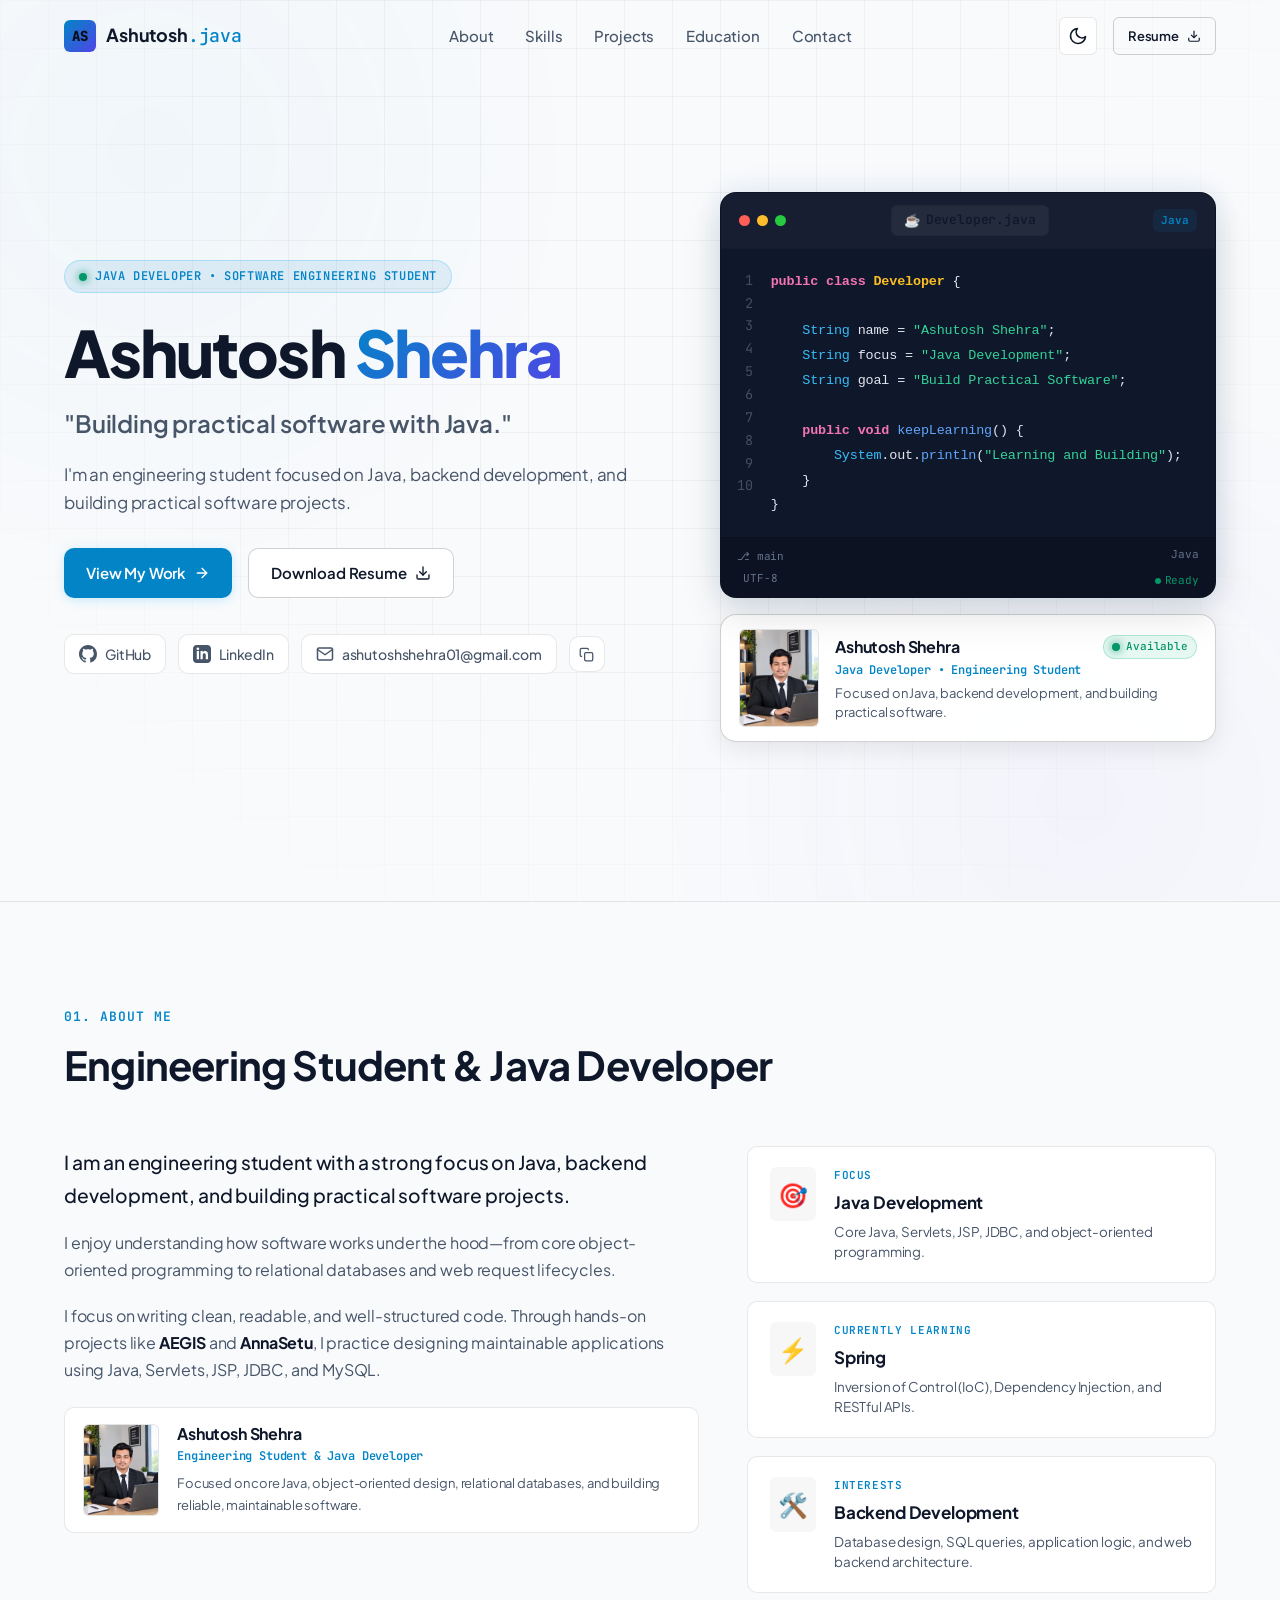
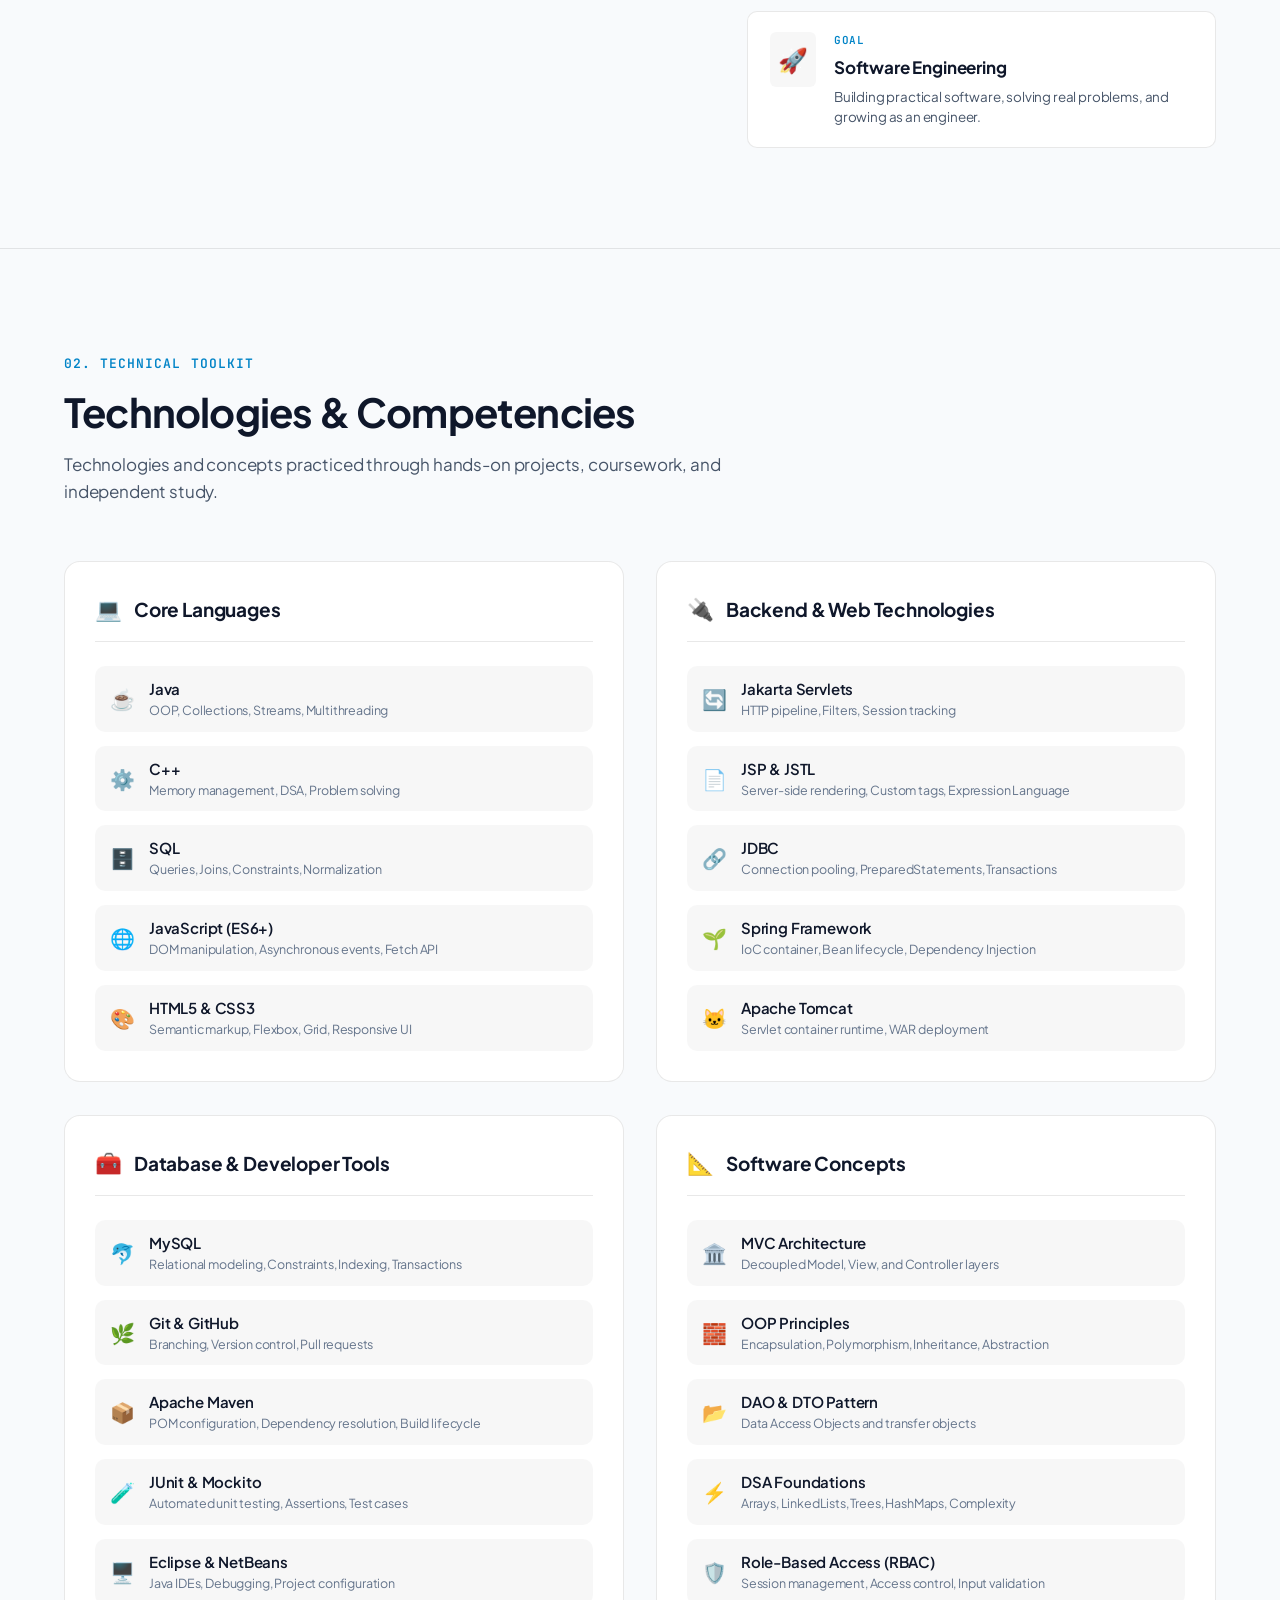
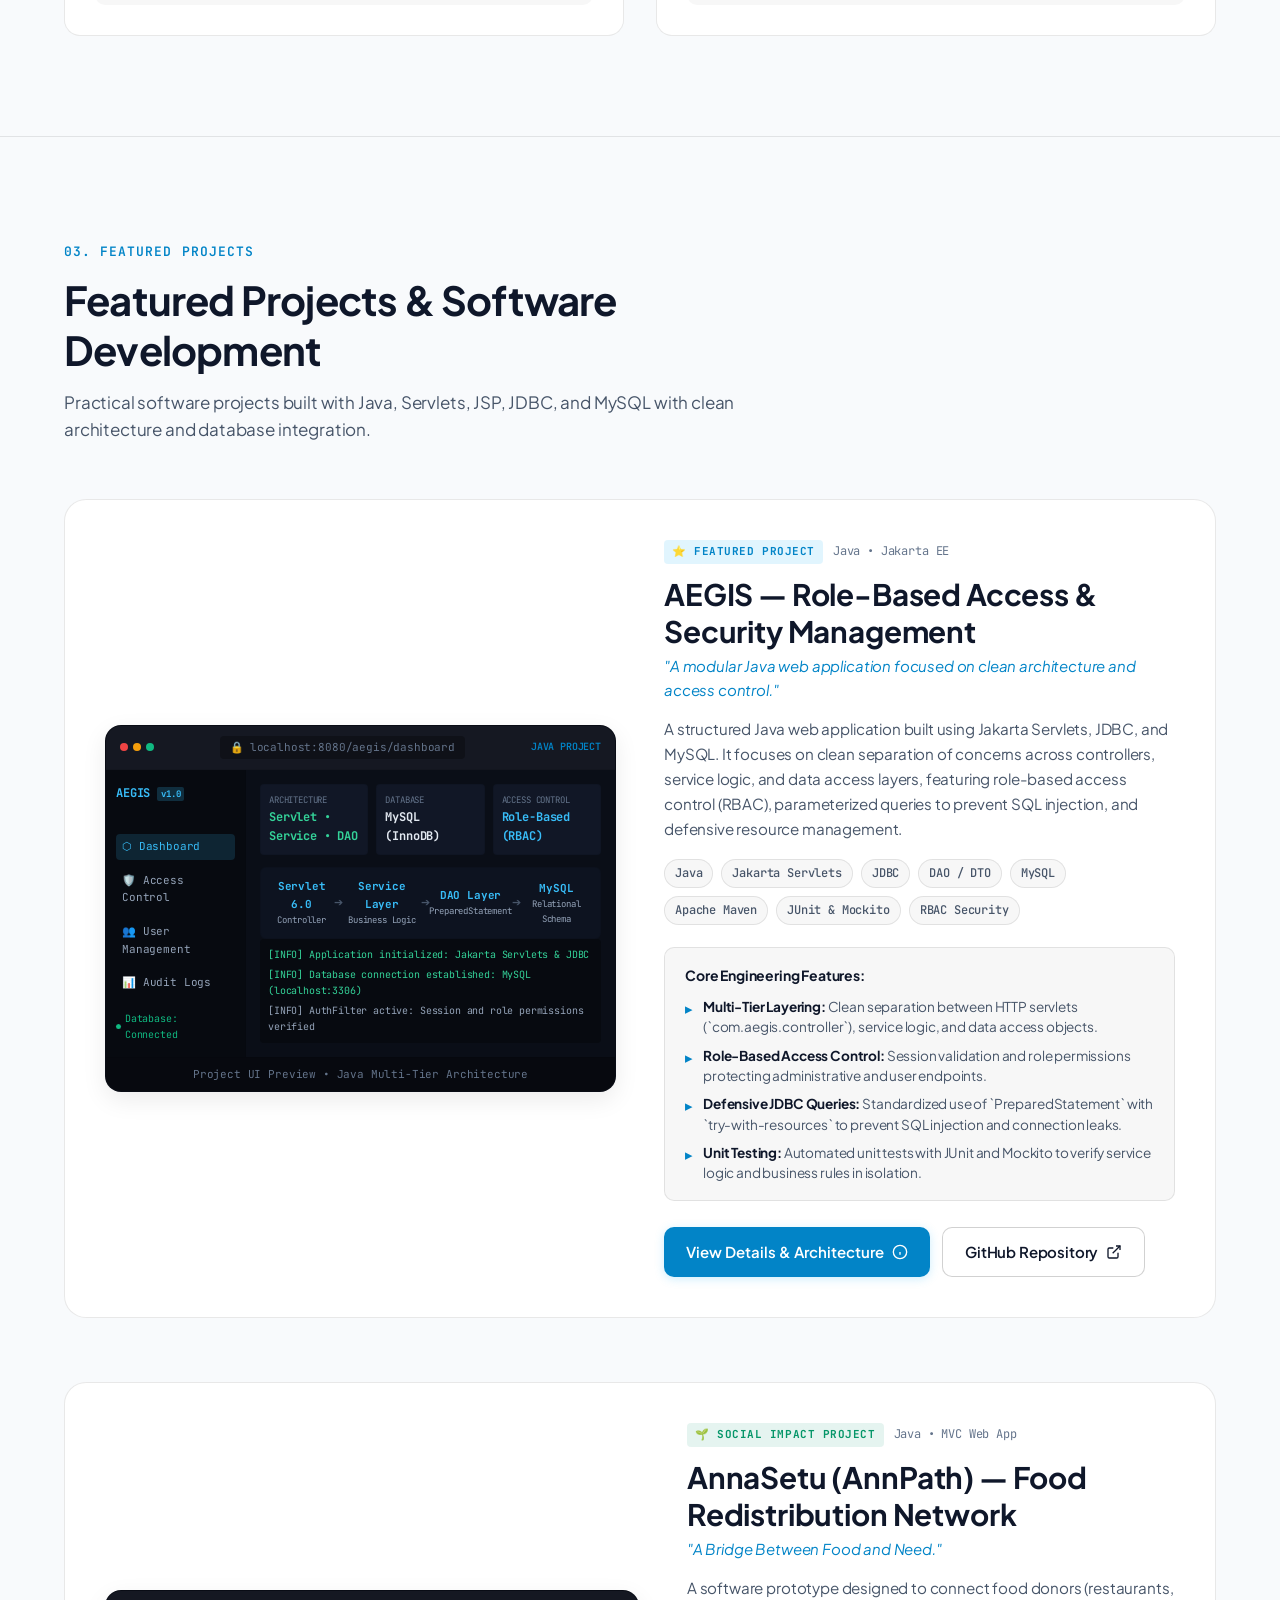
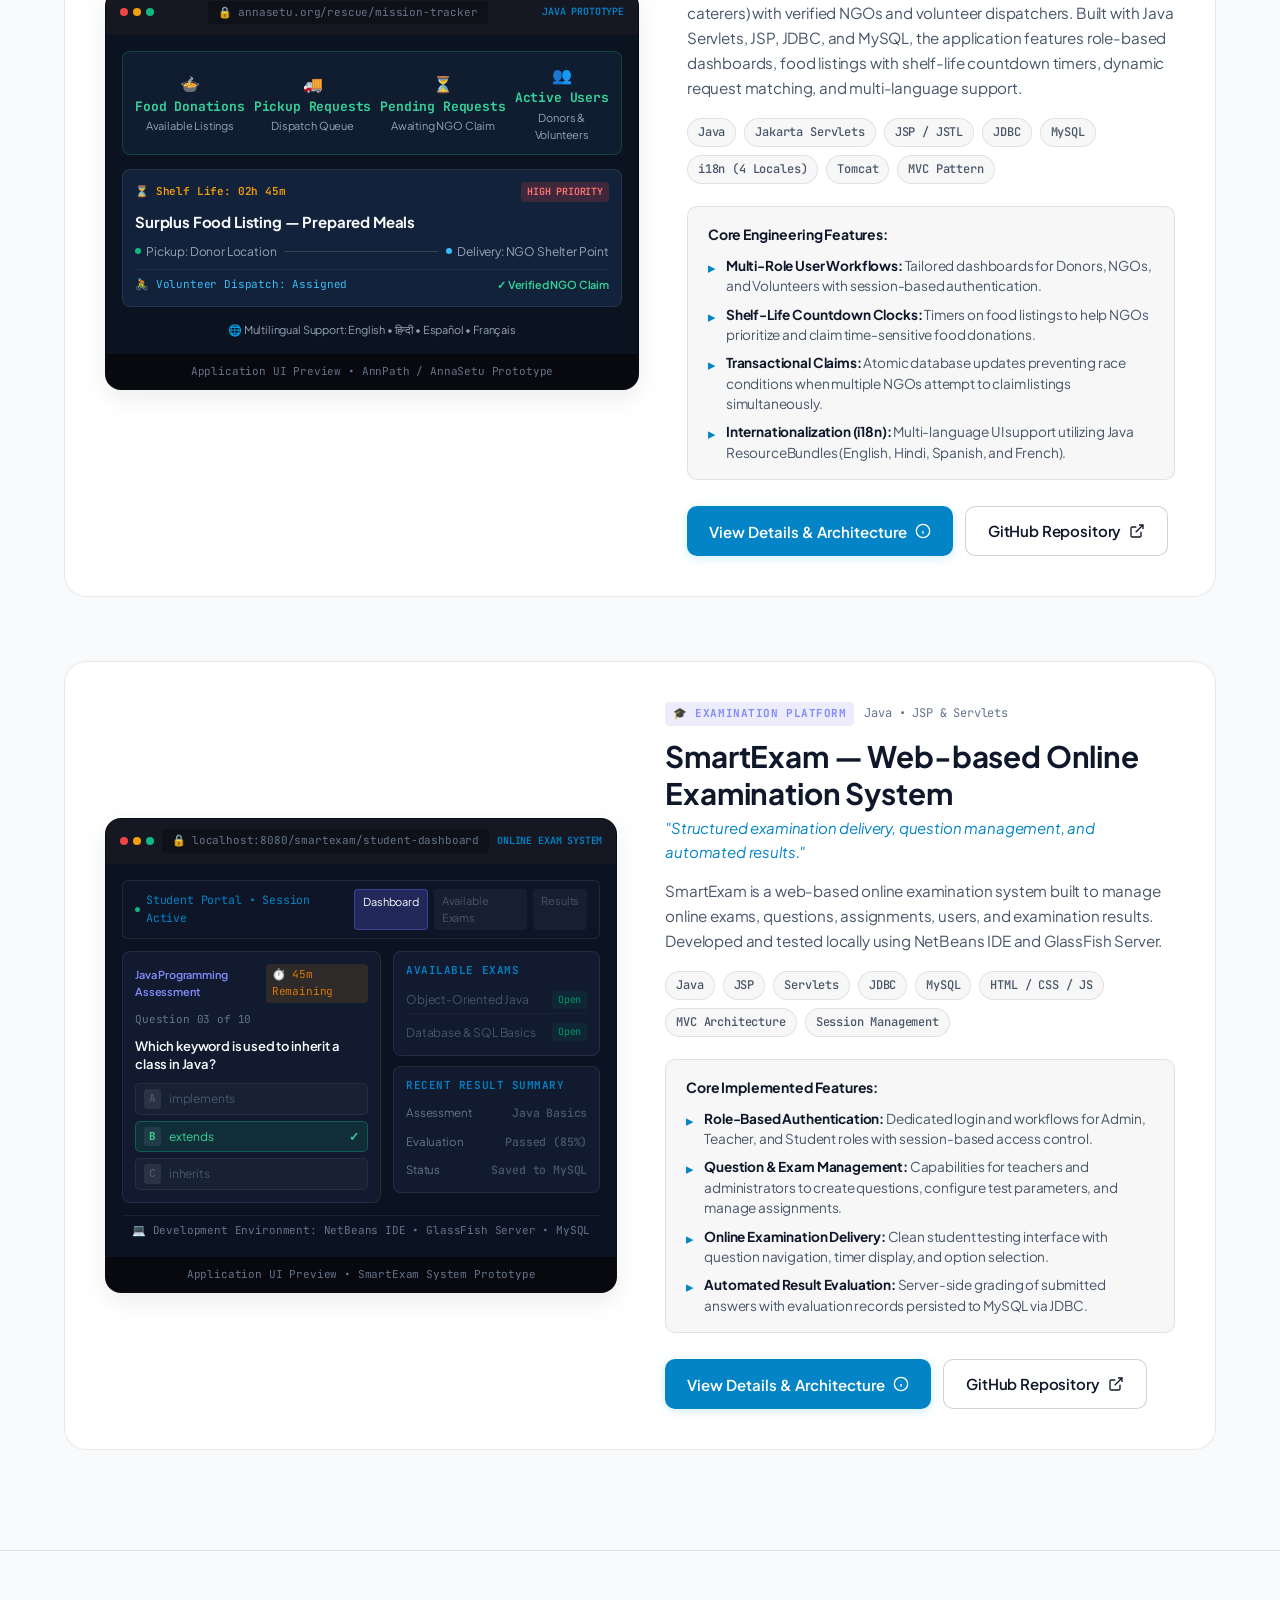
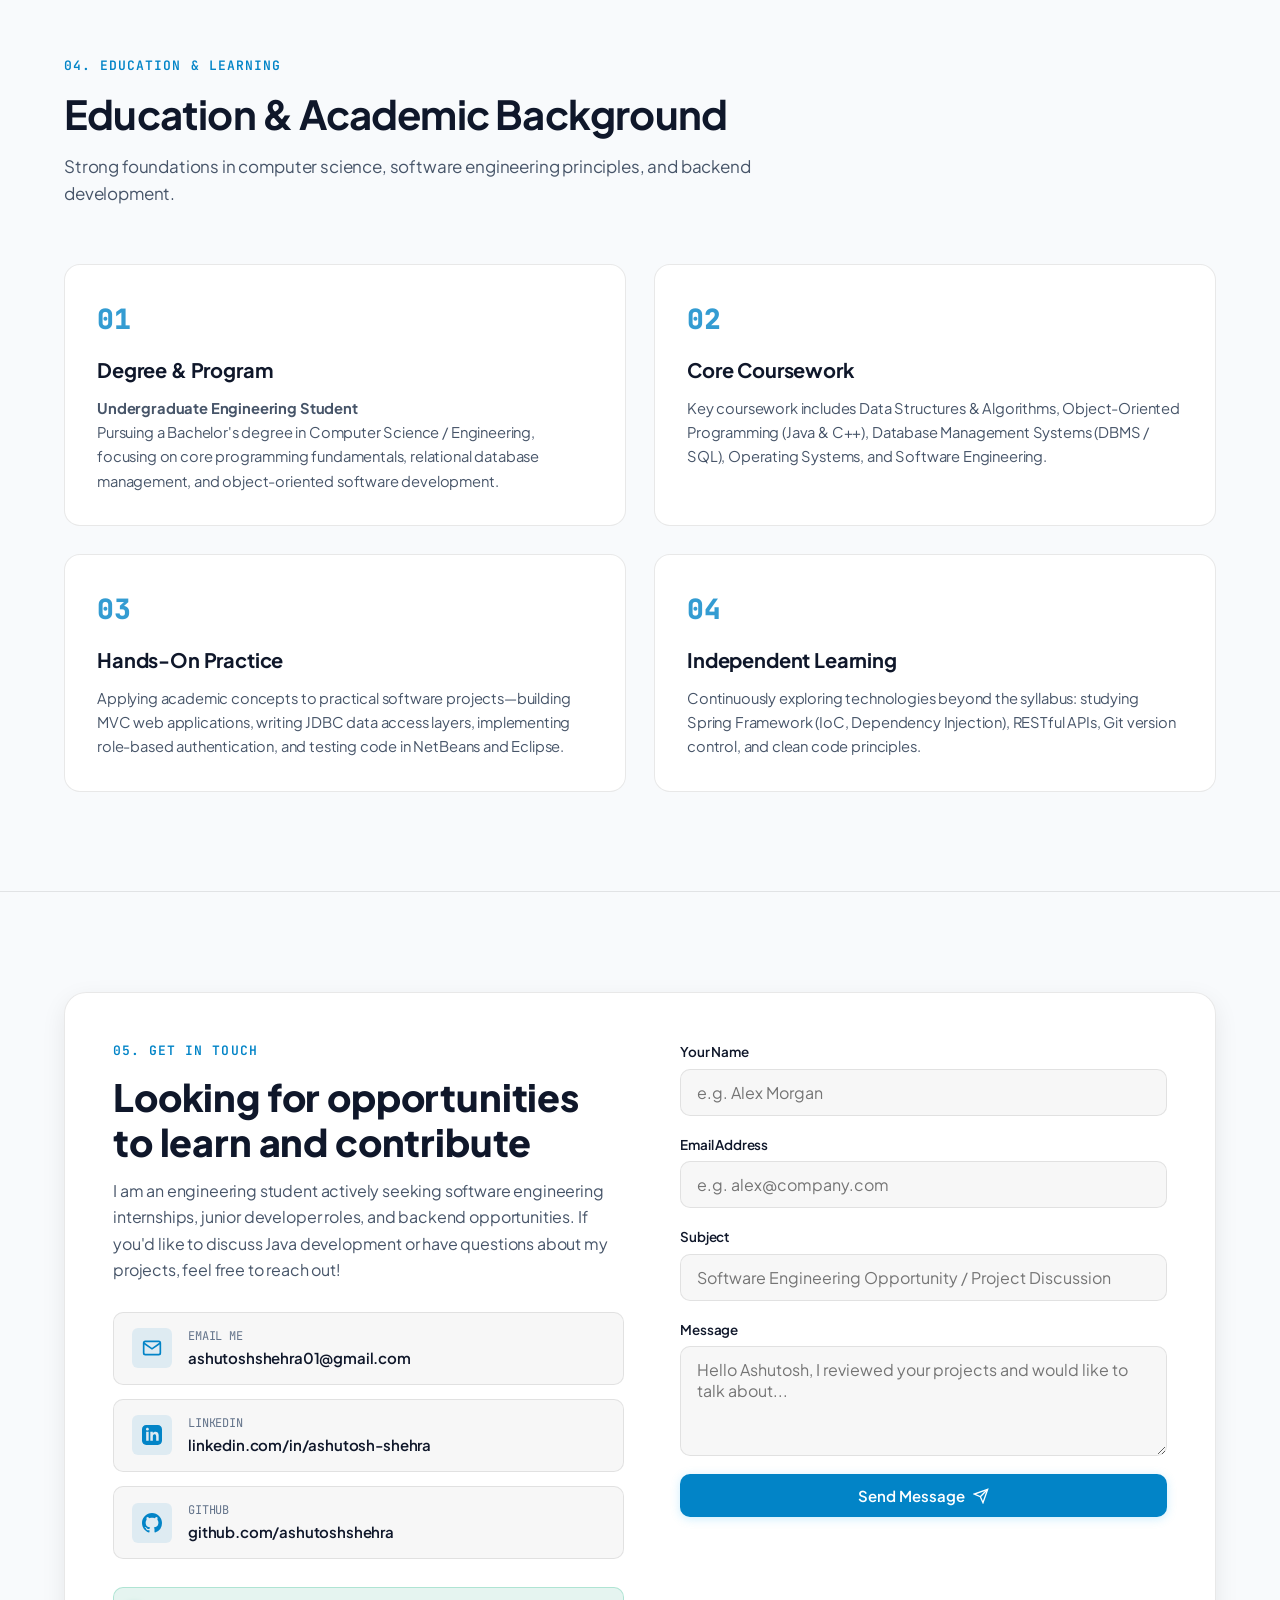
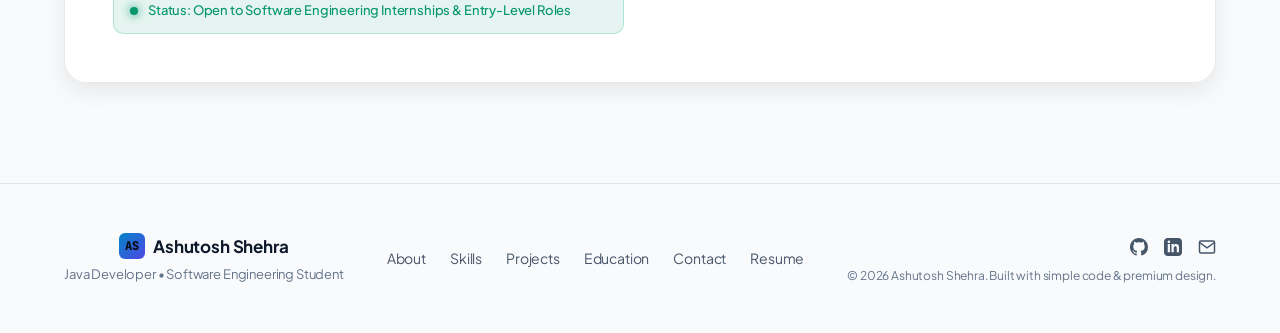
==== commit 66f19391: "Add absolute Open Graph and Twitter Card image URLs for social share previews" ====
--- a/web/index.html
+++ b/web/index.html
@@ -11,17 +11,26 @@
   <meta name="theme-color" content="#080c14">
   <meta name="color-scheme" content="dark light">
 
-  <!-- Open Graph / Facebook / LinkedIn Meta Tags -->
+  <!-- Open Graph / Facebook / LinkedIn / WhatsApp Meta Tags -->
+  <meta property="og:type" content="website">
+  <meta property="og:url" content="https://ashutoshshehra.github.io/Portfolio/">
+  <meta property="og:site_name" content="Ashutosh Shehra Portfolio">
   <meta property="og:title" content="Ashutosh Shehra | Engineering Student &amp; Java Developer">
   <meta property="og:description" content="Engineering student focused on Java, backend development, and building practical software projects.">
-  <meta property="og:type" content="website">
-  <meta property="og:image" content="assets/ashutosh-shehra.jpg">
+  <meta property="og:image" content="https://ashutoshshehra.github.io/Portfolio/assets/ashutosh-shehra.jpg">
+  <meta property="og:image:secure_url" content="https://ashutoshshehra.github.io/Portfolio/assets/ashutosh-shehra.jpg">
+  <meta property="og:image:type" content="image/jpeg">
+  <meta property="og:image:width" content="853">
+  <meta property="og:image:height" content="1024">
+  <meta property="og:image:alt" content="Ashutosh Shehra - Java Developer and Software Engineering Student">
 
   <!-- Twitter Card Meta Tags -->
   <meta name="twitter:card" content="summary_large_image">
+  <meta name="twitter:url" content="https://ashutoshshehra.github.io/Portfolio/">
   <meta name="twitter:title" content="Ashutosh Shehra | Engineering Student &amp; Java Developer">
   <meta name="twitter:description" content="Engineering student focused on Java, backend development, and building practical software projects.">
-  <meta name="twitter:image" content="assets/ashutosh-shehra.jpg">
+  <meta name="twitter:image" content="https://ashutoshshehra.github.io/Portfolio/assets/ashutosh-shehra.jpg">
+  <meta name="twitter:image:alt" content="Ashutosh Shehra - Java Developer and Software Engineering Student">
 
   <!-- Google Fonts: Plus Jakarta Sans & JetBrains Mono -->
   <link rel="preconnect" href="https://fonts.googleapis.com">
--- a/web/styles.css
+++ b/web/styles.css
@@ -161,6 +161,8 @@
   scroll-behavior: smooth;
   font-size: 16px;
   -webkit-text-size-adjust: 100%;
+  overflow-x: hidden;
+  max-width: 100vw;
 }
 
 body {
@@ -170,6 +172,8 @@
   line-height: 1.6;
   letter-spacing: -0.01em;
   overflow-x: hidden;
+  max-width: 100vw;
+  width: 100%;
   position: relative;
   min-height: 100vh;
   transition: background-color var(--transition-normal), color var(--transition-normal);
@@ -1295,6 +1299,8 @@
 }
 
 .mockup-frame {
+  width: 100%;
+  max-width: 100%;
   background-color: #0b0f19;
   border: 1px solid var(--border-medium);
   border-radius: var(--radius-lg);
@@ -1311,16 +1317,19 @@
   display: flex;
   align-items: center;
   justify-content: space-between;
+  gap: 8px;
   padding: 10px 14px;
   background-color: rgba(255, 255, 255, 0.04);
   border-bottom: 1px solid var(--border-subtle);
   font-family: var(--font-mono);
   font-size: 0.6875rem;
+  min-width: 0;
 }
 
 .mockup-dots {
   display: flex;
   gap: 5px;
+  flex-shrink: 0;
 }
 
 .m-dot {
@@ -1340,12 +1349,24 @@
   background-color: rgba(0, 0, 0, 0.3);
   padding: 3px 10px;
   border-radius: 4px;
+  min-width: 0;
+  overflow: hidden;
+  text-overflow: ellipsis;
+  white-space: nowrap;
+}
+
+.mockup-address span:last-child {
+  overflow: hidden;
+  text-overflow: ellipsis;
+  white-space: nowrap;
 }
 
 .mockup-badge {
   color: var(--accent-primary);
   font-weight: 600;
   font-size: 0.625rem;
+  flex-shrink: 0;
+  white-space: nowrap;
 }
 
 .mockup-label-tag {
@@ -2688,6 +2709,7 @@
 
   .exam-mockup-content {
     grid-template-columns: 1fr;
+    gap: 12px;
   }
 
   .footer-container {
@@ -2700,64 +2722,445 @@
   }
 }
 
+@media (max-width: 640px) {
+  /* Frame Header: Hide badge on mobile screens so address bar fits perfectly */
+  .mockup-header {
+    padding: 8px 10px;
+    gap: 8px;
+  }
+
+  .mockup-badge {
+    display: none;
+  }
+
+  .mockup-address {
+    font-size: 0.625rem;
+    padding: 3px 8px;
+    max-width: 100%;
+  }
+
+  /* AEGIS Mockup */
+  .aegis-dashboard-mockup {
+    grid-template-columns: 1fr;
+  }
+
+  .aegis-sidebar {
+    display: none;
+  }
+
+  .dash-top-metrics {
+    grid-template-columns: 1fr;
+    gap: 6px;
+  }
+
+  .pipeline-flow {
+    flex-wrap: wrap;
+    justify-content: center;
+    gap: 6px;
+    padding: 8px 6px;
+  }
+
+  .live-audit-log {
+    font-size: 0.58rem;
+    word-break: break-all;
+  }
+
+  /* AnnaSetu Mockup: 2x2 grid for ticker bar */
+  .impact-ticker-bar {
+    display: grid;
+    grid-template-columns: 1fr 1fr;
+    gap: 10px;
+    padding: 10px;
+  }
+
+  .ticker-divider {
+    display: none;
+  }
+
+  .ticker-stat {
+    padding: 2px 4px;
+  }
+
+  .t-value {
+    font-size: 0.75rem;
+    white-space: normal;
+  }
+
+  .t-label {
+    font-size: 0.625rem;
+  }
+
+  .rescue-card-sample {
+    padding: 10px;
+  }
+
+  .rescue-header {
+    flex-wrap: wrap;
+    gap: 6px;
+  }
+
+  /* SmartExam Mockup */
+  .exam-mockup-nav {
+    flex-direction: column;
+    align-items: flex-start;
+    gap: 8px;
+    padding: 8px 10px;
+  }
+
+  .exam-nav-tabs {
+    flex-wrap: wrap;
+    gap: 4px;
+  }
+
+  .exam-tab {
+    font-size: 0.625rem;
+    padding: 2px 6px;
+  }
+
+  .question-panel-header {
+    flex-wrap: wrap;
+    gap: 4px;
+  }
+}
+
 @media (max-width: 480px) {
+  /* Layout & Container */
+  .container {
+    padding-left: 16px;
+    padding-right: 16px;
+  }
+
+  .section {
+    padding-top: 56px;
+    padding-bottom: 56px;
+  }
+
+  .section-header {
+    margin-bottom: 32px;
+  }
+
+  .section-title {
+    font-size: 1.75rem;
+  }
+
+  .section-subtitle {
+    font-size: 0.9375rem;
+  }
+
+  /* Hero Section */
   .hero-name {
-    font-size: 2.25rem;
+    font-size: clamp(1.85rem, 8vw, 2.25rem);
+    word-break: break-word;
+  }
+
+  .hero-tagline {
+    font-size: 1.125rem;
+    margin-bottom: 12px;
+  }
+
+  .hero-description {
+    font-size: 0.9375rem;
+    margin-bottom: 24px;
   }
 
   .hero-actions {
     flex-direction: column;
     width: 100%;
+    gap: 12px;
+    margin-bottom: 24px;
   }
 
   .hero-actions .btn {
     width: 100%;
-  }
-
+    justify-content: center;
+  }
+
+  .hero-socials {
+    width: 100%;
+    gap: 8px;
+  }
+
+  .social-chip {
+    padding: 6px 10px;
+    font-size: 0.8125rem;
+  }
+
+  .copy-email-btn {
+    width: 32px;
+    height: 32px;
+  }
+
+  /* Hero Profile & Code Editor Cards */
   .hero-profile-card {
-    padding: 12px 14px;
+    padding: 12px;
     gap: 12px;
+    border-radius: var(--radius-md);
   }
 
   .hero-profile-frame {
-    width: 68px;
-    height: 84px;
-  }
-
+    width: 64px;
+    height: 78px;
+    flex-shrink: 0;
+  }
+
+  .hero-profile-header {
+    flex-wrap: wrap;
+    gap: 4px;
+  }
+
+  .hero-profile-name {
+    font-size: 0.9375rem;
+  }
+
+  .hero-profile-status {
+    font-size: 0.625rem;
+    padding: 1px 6px;
+  }
+
+  .hero-profile-role {
+    font-size: 0.6875rem;
+    margin-bottom: 2px;
+  }
+
+  .hero-profile-desc {
+    font-size: 0.75rem;
+    line-height: 1.4;
+  }
+
+  .code-editor-card {
+    border-radius: var(--radius-md);
+  }
+
+  .editor-header {
+    padding: 8px 12px;
+  }
+
+  .editor-badge {
+    display: none;
+  }
+
+  .editor-body {
+    padding: 12px 10px;
+    font-size: 0.72rem;
+    line-height: 1.6;
+    -webkit-overflow-scrolling: touch;
+  }
+
+  .line-numbers {
+    padding-right: 8px;
+    margin-right: 8px;
+  }
+
+  /* Featured Project Cards */
   .featured-project-card {
-    padding: 20px;
+    padding: 18px 16px;
     border-radius: var(--radius-lg);
-  }
-
-  .exam-mockup-nav {
+    gap: 24px;
+  }
+
+  .project-title {
+    font-size: 1.35rem;
+  }
+
+  .project-motto {
+    font-size: 0.875rem;
+  }
+
+  .project-description {
+    font-size: 0.875rem;
+  }
+
+  .project-actions {
+    flex-direction: column;
+    width: 100%;
+    gap: 10px;
+  }
+
+  .project-actions .btn {
+    width: 100%;
+    justify-content: center;
+  }
+
+  .project-tags {
+    gap: 6px;
+  }
+
+  .pill-tag {
+    font-size: 0.6875rem;
+    padding: 3px 8px;
+  }
+
+  /* Mockup Frame & Content Adjustments */
+  .mockup-frame {
+    border-radius: var(--radius-md);
+  }
+
+  .rescue-route {
     flex-direction: column;
     align-items: flex-start;
-    gap: 6px;
-  }
-
-  .aegis-dashboard-mockup {
-    grid-template-columns: 1fr;
-  }
-
-  .aegis-sidebar {
+    gap: 4px;
+  }
+
+  .route-line {
     display: none;
   }
 
-  .contact-box {
-    padding: 24px 18px;
-  }
-
-  .about-profile-card {
+  .rescue-footer {
     flex-direction: column;
     align-items: flex-start;
+    gap: 4px;
+  }
+
+  .question-prompt {
+    font-size: 0.75rem;
+  }
+
+  .mini-exam-row, .result-metric-row {
+    font-size: 0.6875rem;
+  }
+
+  .exam-mockup-footer {
+    font-size: 0.625rem;
+    word-break: break-word;
+  }
+
+  /* About Profile Card */
+  .about-profile-card {
+    flex-direction: row;
+    align-items: center;
+    padding: 12px;
     gap: 12px;
+  }
+
+  .about-profile-frame {
+    width: 64px;
+    height: 78px;
+    flex-shrink: 0;
+  }
+
+  .about-profile-name {
+    font-size: 0.9375rem;
+  }
+
+  .about-profile-role {
+    font-size: 0.6875rem;
+    margin-bottom: 3px;
+  }
+
+  .about-profile-bio {
+    font-size: 0.75rem;
+  }
+
+  /* Contact Box */
+  .contact-box {
+    padding: 22px 16px;
+    border-radius: var(--radius-lg);
+    gap: 28px;
+  }
+
+  /* Modals */
+  .modal-backdrop {
+    padding: 12px 8px;
   }
 
   .modal-dialog {
     max-height: 94vh;
-  }
-
-  .modal-header, .modal-body, .modal-footer {
-    padding: 18px;
-  }
-}
+    border-radius: var(--radius-lg);
+  }
+
+  .modal-header {
+    padding: 16px 14px;
+  }
+
+  .modal-title {
+    font-size: 1.15rem;
+  }
+
+  .modal-body {
+    padding: 16px 14px;
+    gap: 18px;
+    font-size: 0.875rem;
+  }
+
+  .modal-footer {
+    padding: 14px;
+    flex-direction: column-reverse;
+    gap: 10px;
+  }
+
+  .modal-footer .btn {
+    width: 100%;
+    justify-content: center;
+  }
+
+  .architecture-diagram {
+    padding: 12px 10px;
+    font-size: 0.72rem;
+  }
+
+  /* Toast & Back to Top */
+  .toast-container {
+    left: 16px;
+    right: 16px;
+    bottom: 16px;
+  }
+
+  .toast {
+    width: 100%;
+    font-size: 0.8125rem;
+  }
+
+  .back-to-top {
+    bottom: 16px;
+    left: 16px;
+    width: 38px;
+    height: 38px;
+  }
+}
+
+@media (max-width: 360px) {
+  .container {
+    padding-left: 12px;
+    padding-right: 12px;
+  }
+
+  .hero-name {
+    font-size: 1.7rem;
+  }
+
+  .featured-project-card {
+    padding: 14px 10px;
+  }
+
+  .hero-profile-frame,
+  .about-profile-frame {
+    width: 56px;
+    height: 68px;
+  }
+
+  .hero-profile-card,
+  .about-profile-card {
+    padding: 10px 8px;
+    gap: 10px;
+  }
+
+  .hero-profile-name,
+  .about-profile-name {
+    font-size: 0.875rem;
+  }
+
+  .hero-profile-desc,
+  .about-profile-bio {
+    font-size: 0.6875rem;
+  }
+
+  .editor-body {
+    font-size: 0.6875rem;
+    padding: 10px 6px;
+  }
+
+  .impact-ticker-bar {
+    grid-template-columns: 1fr;
+    gap: 8px;
+  }
+}
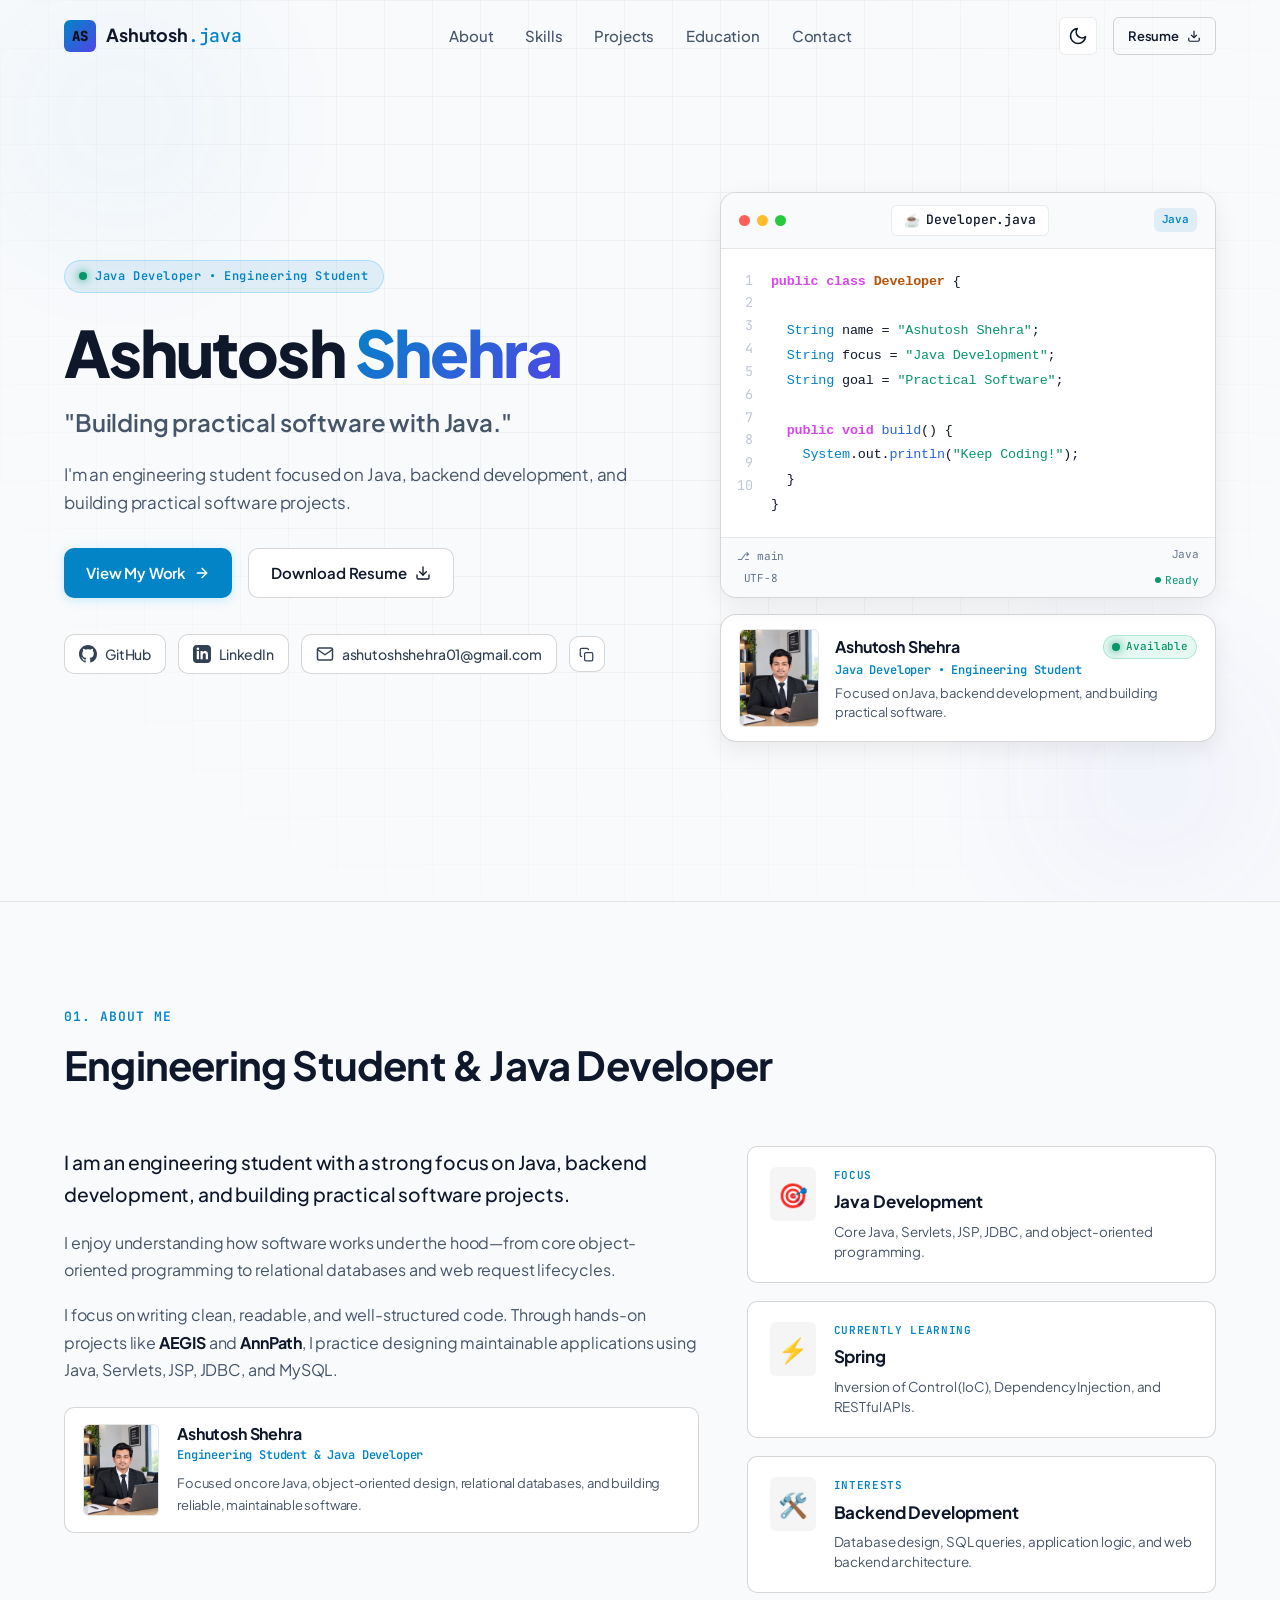
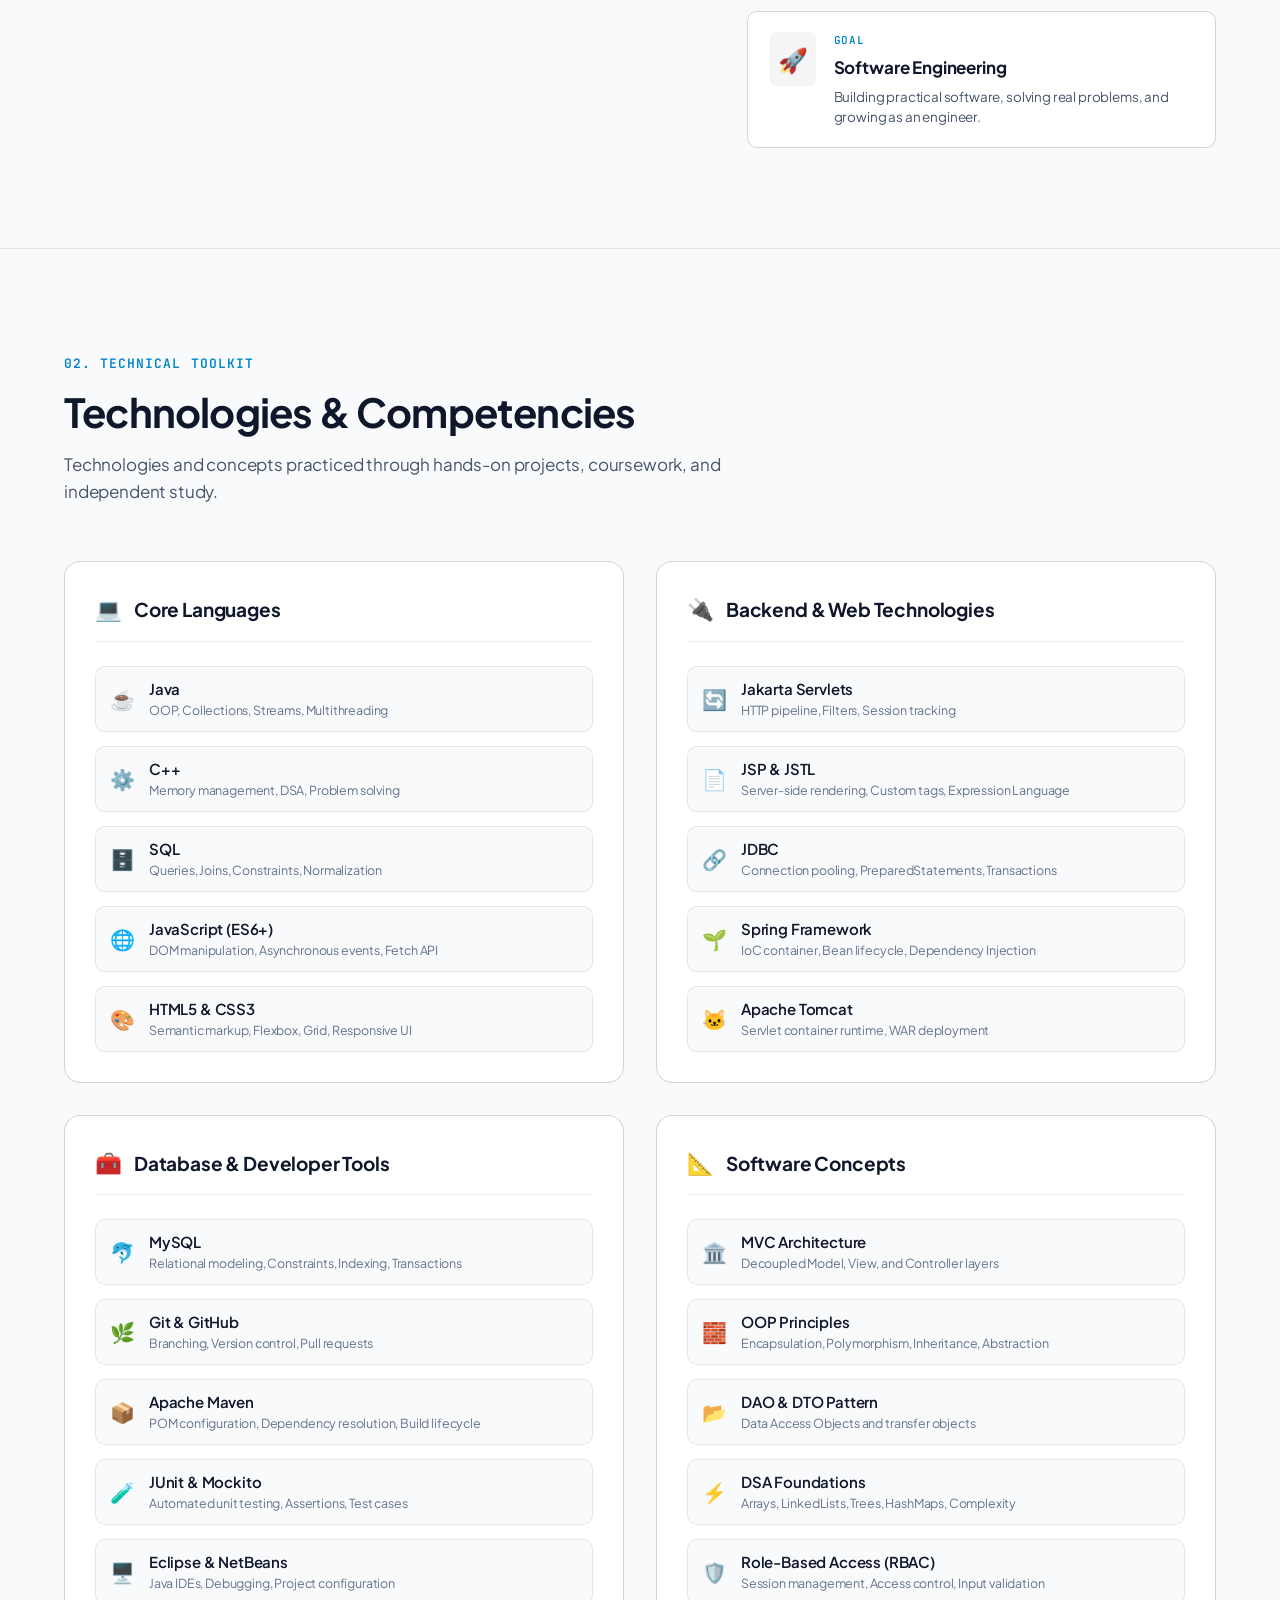
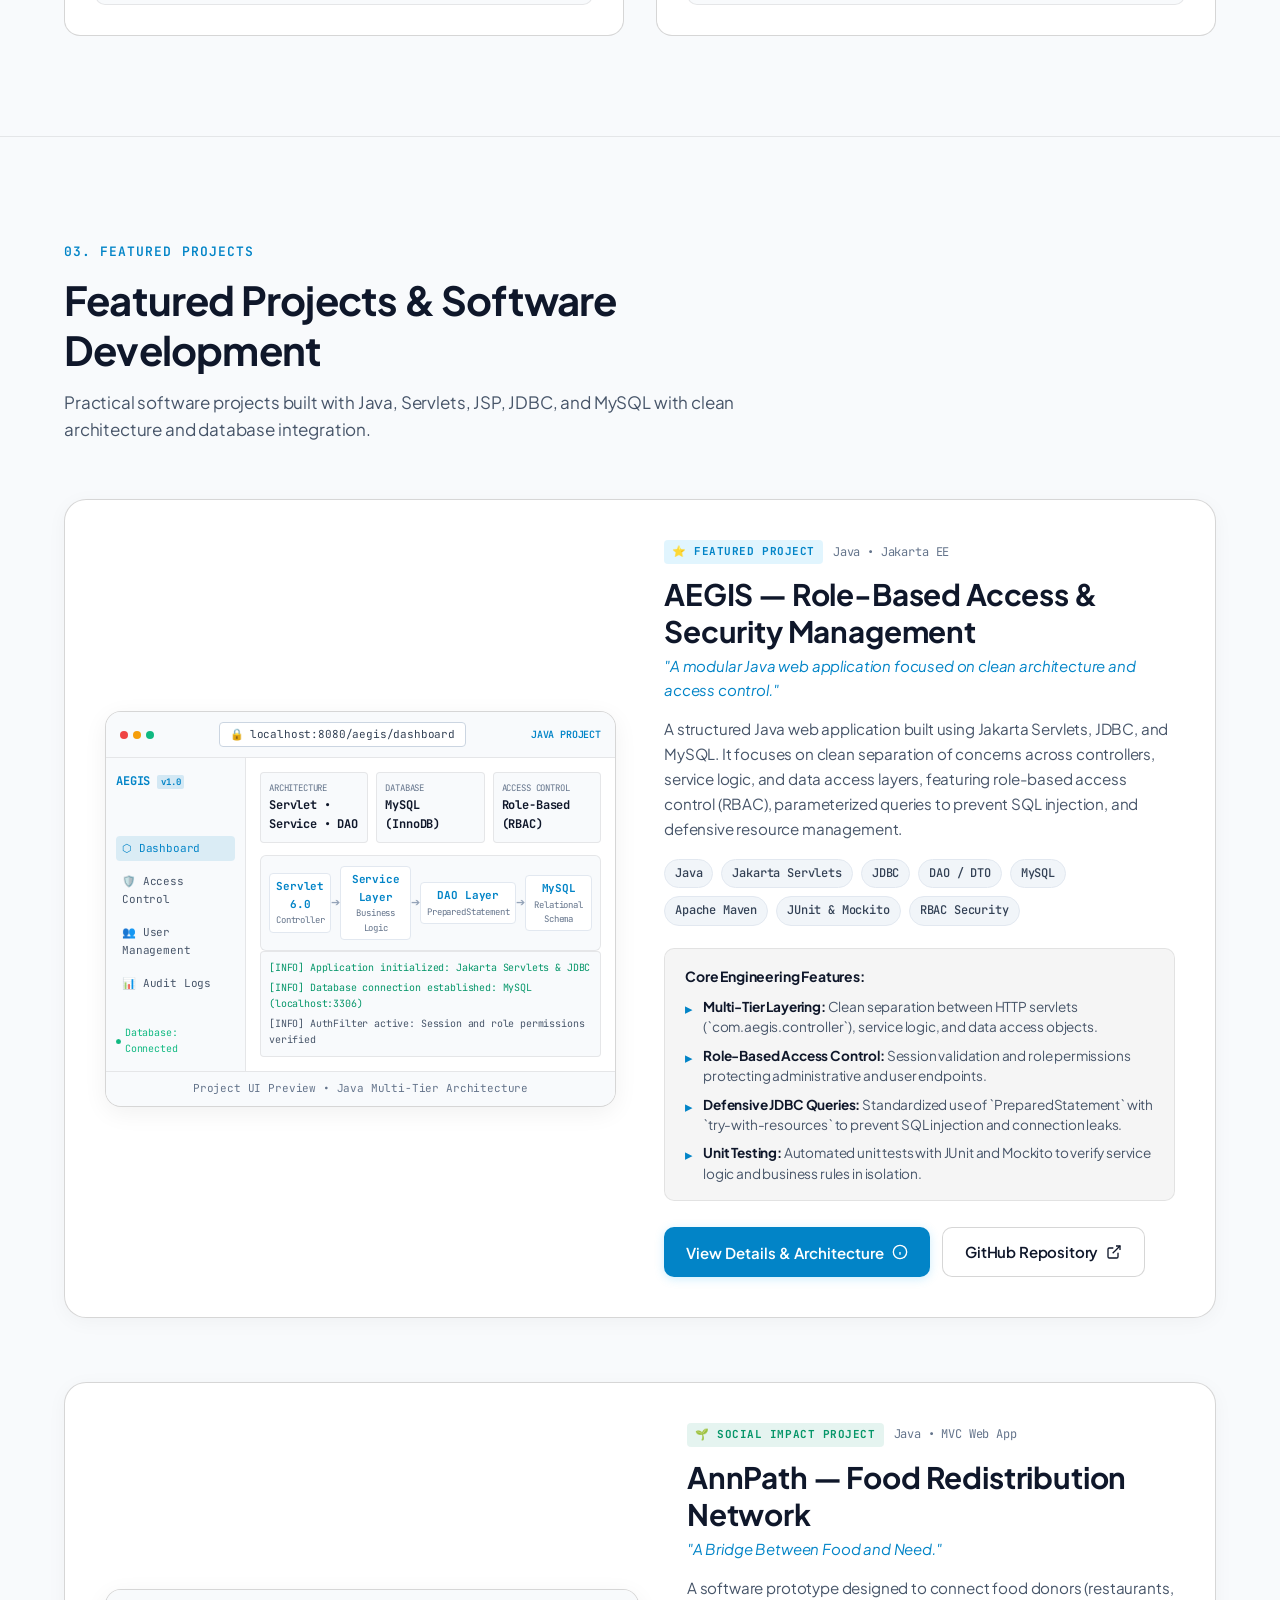
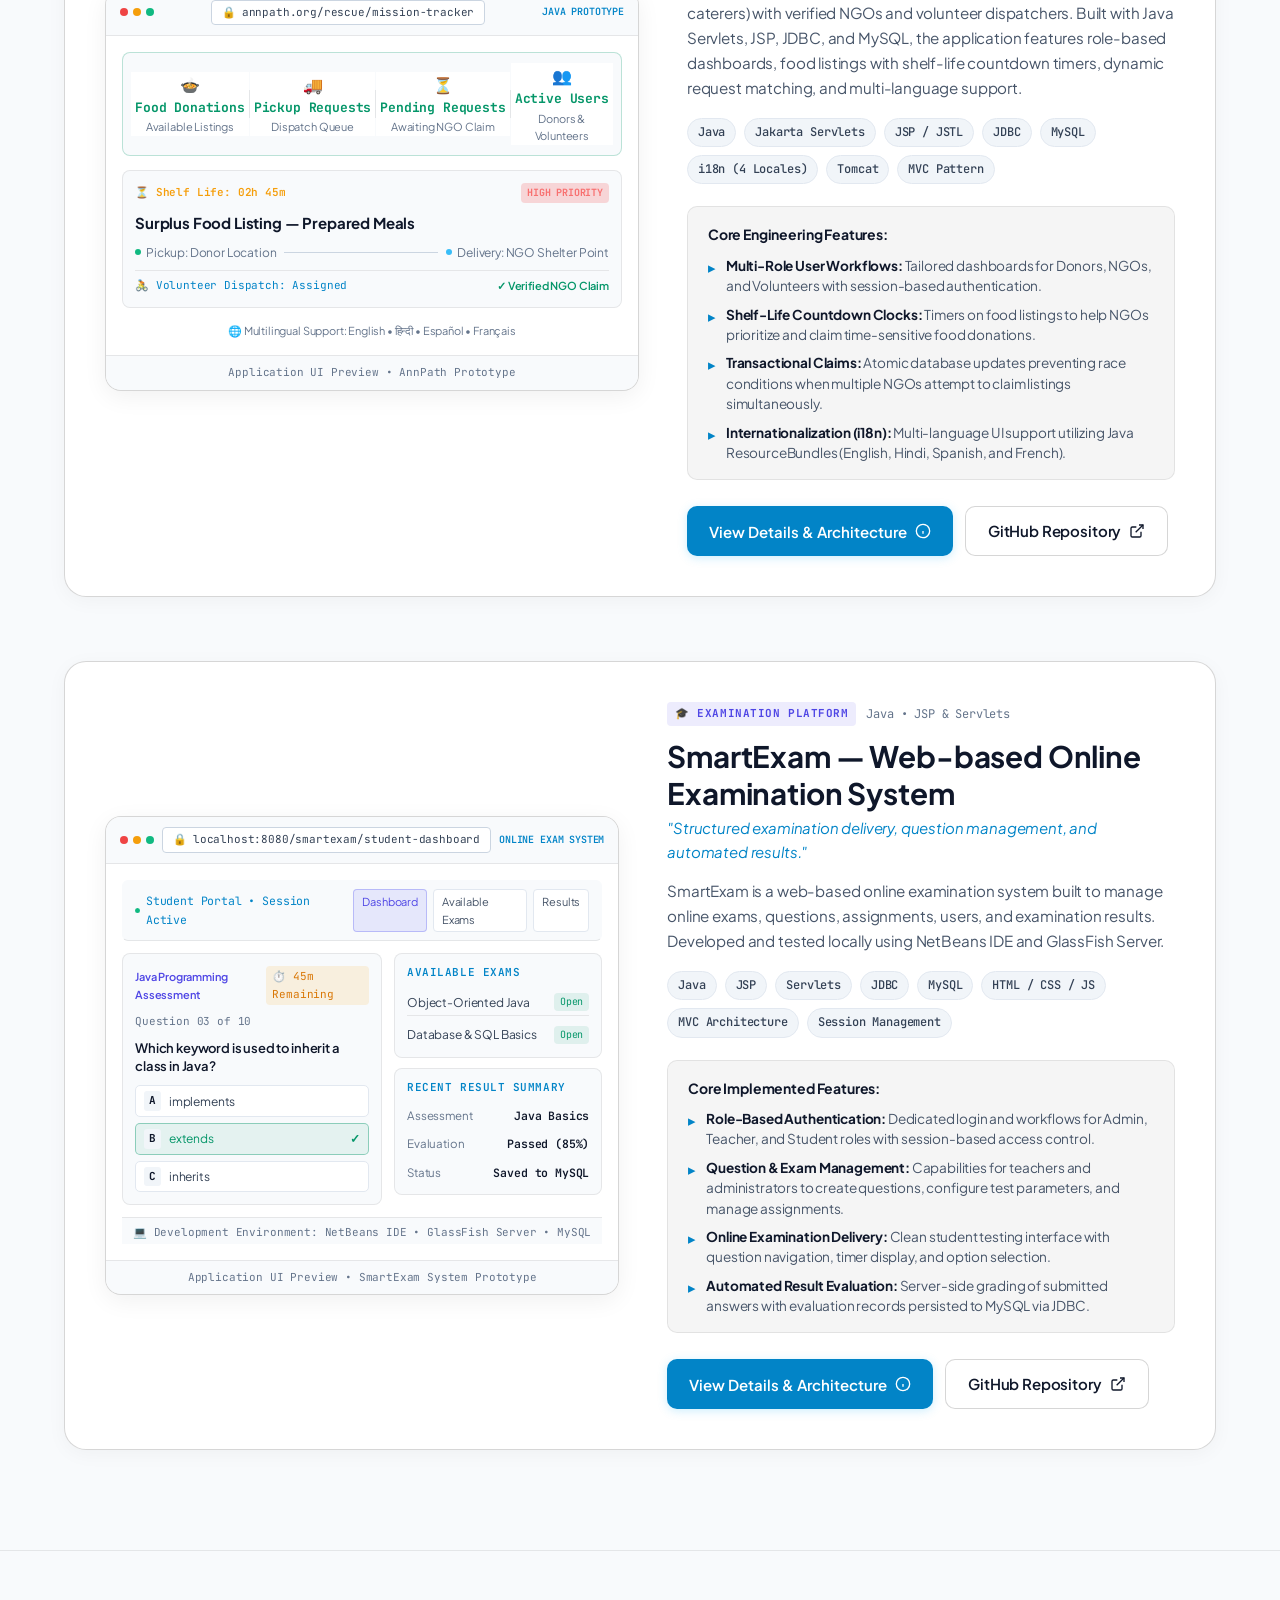
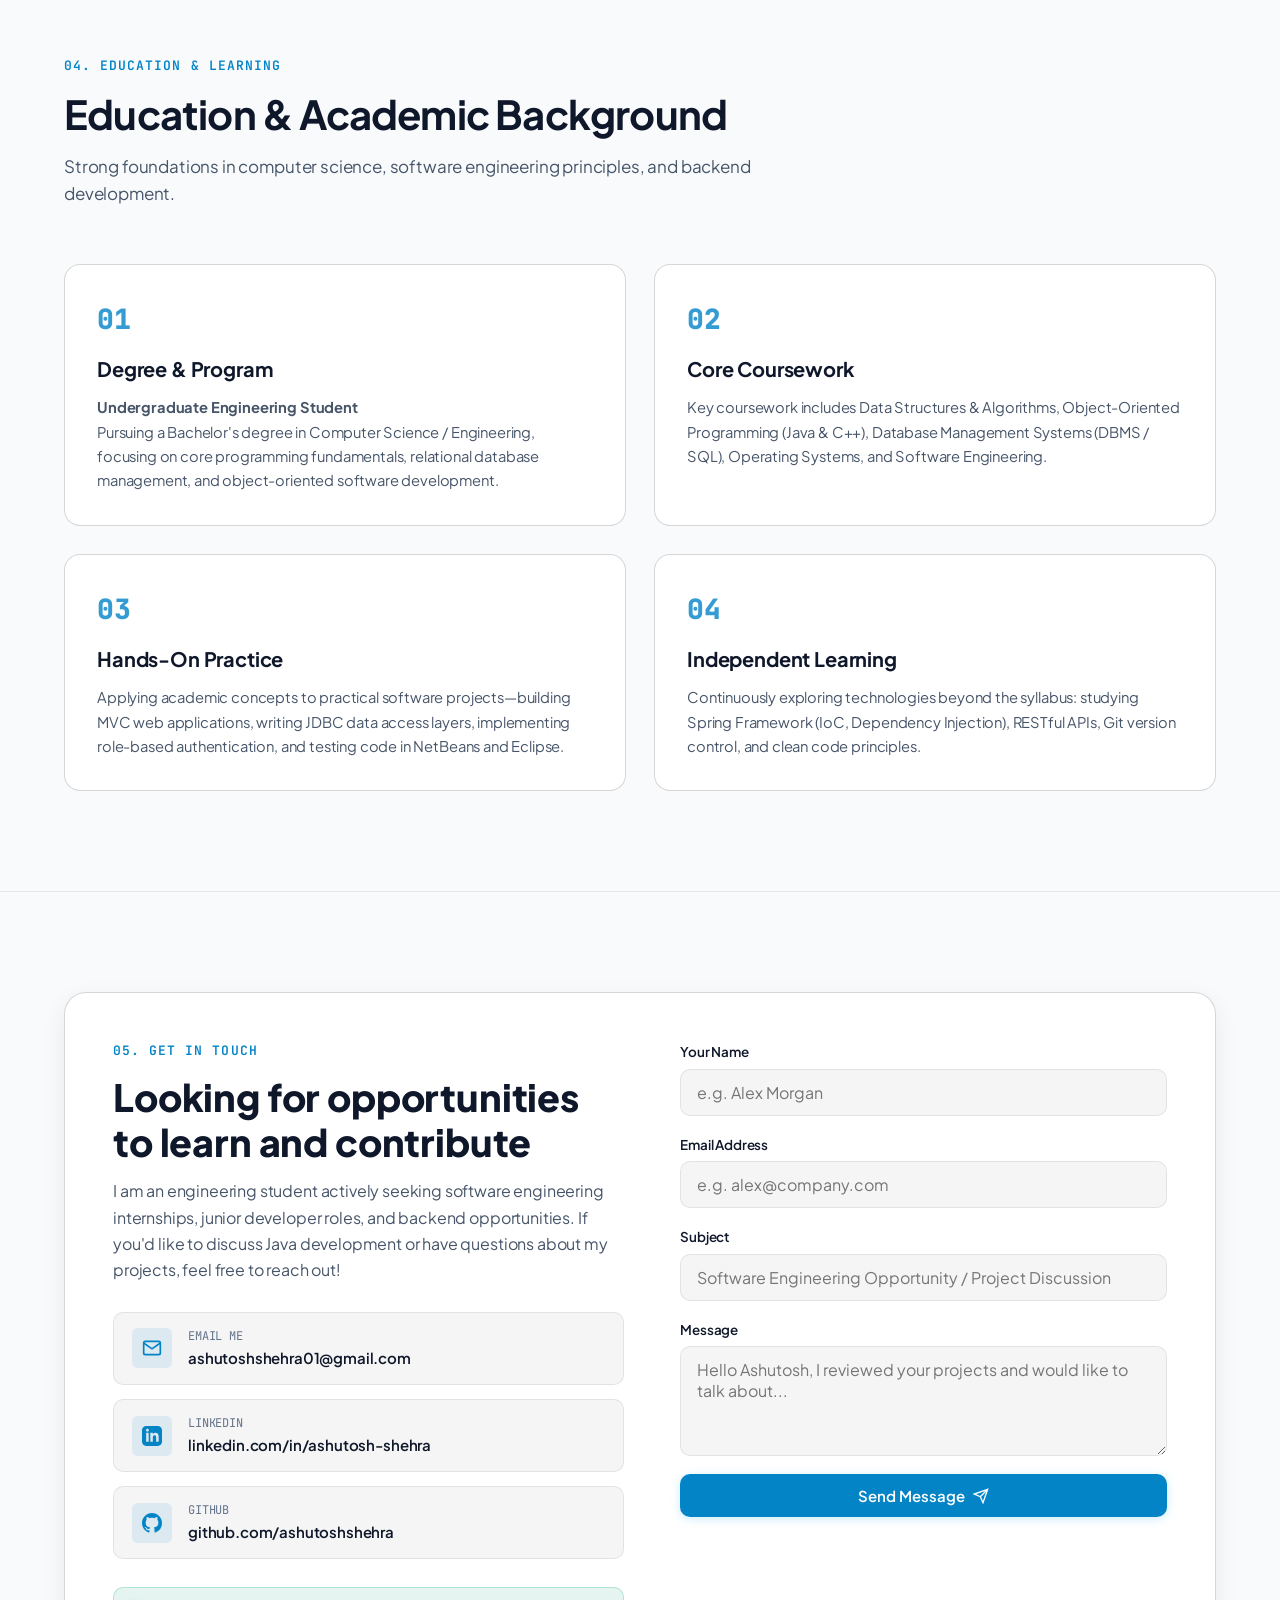
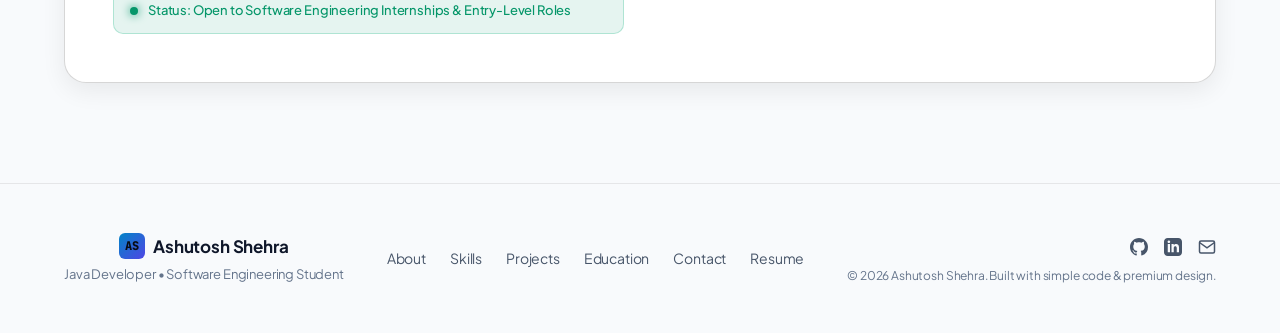
==== commit 9122426a: "Fix mobile screen right-edge clipping and implement complete light theme styles for mockups and code" ====
--- a/web/index.html
+++ b/web/index.html
@@ -137,7 +137,7 @@
         <div class="hero-content reveal-on-scroll">
           <div class="hero-badge">
             <span class="status-indicator"></span>
-            <span class="badge-text">JAVA DEVELOPER • SOFTWARE ENGINEERING STUDENT</span>
+            <span class="badge-text">Java Developer • Engineering Student</span>
           </div>
 
           <h1 class="hero-name">
@@ -242,13 +242,13 @@
               </div>
               <pre class="code-content"><code><span class="code-kw">public class</span> <span class="code-class">Developer</span> {
 
-    <span class="code-type">String</span> <span class="code-var">name</span> = <span class="code-str">"Ashutosh Shehra"</span>;
-    <span class="code-type">String</span> <span class="code-var">focus</span> = <span class="code-str">"Java Development"</span>;
-    <span class="code-type">String</span> <span class="code-var">goal</span> = <span class="code-str">"Build Practical Software"</span>;
-
-    <span class="code-kw">public void</span> <span class="code-method">keepLearning</span>() {
-        <span class="code-type">System</span>.<span class="code-var">out</span>.<span class="code-method">println</span>(<span class="code-str">"Learning and Building"</span>);
-    }
+  <span class="code-type">String</span> <span class="code-var">name</span> = <span class="code-str">"Ashutosh Shehra"</span>;
+  <span class="code-type">String</span> <span class="code-var">focus</span> = <span class="code-str">"Java Development"</span>;
+  <span class="code-type">String</span> <span class="code-var">goal</span> = <span class="code-str">"Practical Software"</span>;
+
+  <span class="code-kw">public void</span> <span class="code-method">build</span>() {
+    <span class="code-type">System</span>.<span class="code-var">out</span>.<span class="code-method">println</span>(<span class="code-str">"Keep Coding!"</span>);
+  }
 }</code></pre>
             </div>
 
@@ -316,7 +316,7 @@
               I enjoy understanding how software works under the hood—from core object-oriented programming to relational databases and web request lifecycles.
             </p>
             <p>
-              I focus on writing clean, readable, and well-structured code. Through hands-on projects like <strong>AEGIS</strong> and <strong>AnnaSetu</strong>, I practice designing maintainable applications using Java, Servlets, JSP, JDBC, and MySQL.
+              I focus on writing clean, readable, and well-structured code. Through hands-on projects like <strong>AEGIS</strong> and <strong>AnnPath</strong>, I practice designing maintainable applications using Java, Servlets, JSP, JDBC, and MySQL.
             </p>
 
             <!-- Supporting Profile Card in About -->
@@ -770,8 +770,8 @@
             </div>
           </article>
 
-          <!-- FEATURED PROJECT 2: AnnaSetu (AnnPath) -->
-          <article class="featured-project-card reveal-on-scroll" id="project-annasetu">
+          <!-- FEATURED PROJECT 2: AnnPath -->
+          <article class="featured-project-card reveal-on-scroll" id="project-annpath">
             <!-- Project Mockup Preview Area -->
             <div class="project-preview-wrapper">
               <div class="mockup-frame">
@@ -784,13 +784,13 @@
                   </div>
                   <div class="mockup-address">
                     <span class="lock-icon">🔒</span>
-                    <span>annasetu.org/rescue/mission-tracker</span>
+                    <span>annpath.org/rescue/mission-tracker</span>
                   </div>
                   <div class="mockup-badge">JAVA PROTOTYPE</div>
                 </div>
 
-                <!-- Abstract UI Dashboard Simulation: AnnaSetu -->
-                <div class="mockup-body annasetu-mockup">
+                <!-- Abstract UI Dashboard Simulation: AnnaPath -->
+                <div class="mockup-body annpath-mockup">
                   <!-- Impact Metrics Ticker -->
                   <div class="impact-ticker-bar">
                     <div class="ticker-stat">
@@ -819,7 +819,7 @@
                   </div>
 
                   <!-- Active Dispatch Visual Card -->
-                  <div class="annasetu-dispatch-preview">
+                  <div class="annpath-dispatch-preview">
                     <div class="rescue-card-sample">
                       <div class="rescue-header">
                         <span class="badge-fresh">⏳ Shelf Life: 02h 45m</span>
@@ -849,7 +849,7 @@
                   </div>
                 </div>
 
-                <div class="mockup-label-tag">Application UI Preview • AnnPath / AnnaSetu Prototype</div>
+                <div class="mockup-label-tag">Application UI Preview • AnnPath Prototype</div>
               </div>
             </div>
 
@@ -860,7 +860,7 @@
                 <span class="project-time-pill">Java • MVC Web App</span>
               </div>
 
-              <h3 class="project-title">AnnaSetu (AnnPath) — Food Redistribution Network</h3>
+              <h3 class="project-title">AnnPath — Food Redistribution Network</h3>
               <p class="project-motto">"A Bridge Between Food and Need."</p>
 
               <p class="project-description">
@@ -891,7 +891,7 @@
 
               <!-- Action CTAs -->
               <div class="project-actions">
-                <button class="btn btn-primary open-modal-btn" data-modal="modal-annasetu">
+                <button class="btn btn-primary open-modal-btn" data-modal="modal-annpath">
                   <span>View Details &amp; Architecture</span>
                   <svg viewBox="0 0 24 24" width="16" height="16" fill="none" stroke="currentColor" stroke-width="2">
                     <circle cx="12" cy="12" r="10"></circle>
@@ -1387,13 +1387,13 @@
     </div>
   </div>
 
-  <!-- MODAL: ANNASETU (ANNPATH) -->
-  <div class="modal-backdrop" id="modal-annasetu" role="dialog" aria-modal="true" aria-labelledby="annasetu-modal-title">
+  <!-- MODAL: ANNPATH (ANNPATH) -->
+  <div class="modal-backdrop" id="modal-annpath" role="dialog" aria-modal="true" aria-labelledby="annpath-modal-title">
     <div class="modal-dialog">
       <div class="modal-header">
         <div>
           <span class="modal-badge green">COMMUNITY PROJECT PROTOTYPE</span>
-          <h3 class="modal-title" id="annasetu-modal-title">AnnaSetu (AnnPath) — Food Redistribution Prototype</h3>
+          <h3 class="modal-title" id="annpath-modal-title">AnnaPath— Food Redistribution Prototype</h3>
         </div>
         <button class="modal-close-btn" aria-label="Close details modal">&times;</button>
       </div>
@@ -1403,7 +1403,7 @@
         <div class="modal-section">
           <h4 class="modal-subtitle">1. Overview &amp; Mission</h4>
           <p>
-            AnnaSetu ("A Bridge Between Food and Need") is a software prototype built to streamline food surplus redistribution. It connects food donors (banquets, caterers, restaurants) with verified NGOs and volunteer dispatchers, facilitating timely food claims before perishable items expire.
+            AnnPath ("A Bridge Between Food and Need") is a software prototype built to streamline food surplus redistribution. It connects food donors (banquets, caterers, restaurants) with verified NGOs and volunteer dispatchers, facilitating timely food claims before perishable items expire.
           </p>
         </div>
 
--- a/web/styles.css
+++ b/web/styles.css
@@ -94,14 +94,14 @@
   /* Background Hierarchy */
   --bg-deep: #f8fafc;
   --bg-surface: #ffffff;
-  --bg-card: rgba(255, 255, 255, 0.92);
+  --bg-card: #ffffff;
   --bg-card-hover: #f1f5f9;
-  --bg-subtle: rgba(0, 0, 0, 0.03);
-  --bg-code-editor: #0f172a; /* Keep code editor dark for contrast & dev authenticity */
+  --bg-subtle: rgba(0, 0, 0, 0.04);
+  --bg-code-editor: #ffffff;
 
   /* Borders */
-  --border-subtle: rgba(0, 0, 0, 0.09);
-  --border-medium: rgba(0, 0, 0, 0.18);
+  --border-subtle: rgba(0, 0, 0, 0.08);
+  --border-medium: rgba(0, 0, 0, 0.16);
   --border-focus: #0284c7;
 
   /* Text & Foreground */
@@ -128,24 +128,412 @@
   --grad-surface: linear-gradient(180deg, #ffffff 0%, #f8fafc 100%);
 
   /* Navigation Blur */
-  --nav-bg: rgba(248, 250, 252, 0.88);
+  --nav-bg: rgba(255, 255, 255, 0.94);
   --nav-border: rgba(0, 0, 0, 0.08);
 
   /* Shadows */
-  --shadow-sm: 0 2px 8px rgba(0, 0, 0, 0.06);
-  --shadow-md: 0 8px 24px rgba(0, 0, 0, 0.08);
-  --shadow-lg: 0 16px 40px rgba(0, 0, 0, 0.12);
-  --shadow-glow: 0 0 30px rgba(2, 132, 199, 0.1);
-
-  /* Syntax Highlighting (inside dark card) */
-  --syn-kw: #f472b6;
-  --syn-type: #38bdf8;
-  --syn-class: #fbbf24;
-  --syn-str: #34d399;
-  --syn-var: #e2e8f0;
-  --syn-pkg: #cbd5e1;
+  --shadow-sm: 0 2px 8px rgba(0, 0, 0, 0.05);
+  --shadow-md: 0 8px 24px rgba(0, 0, 0, 0.07);
+  --shadow-lg: 0 16px 40px rgba(0, 0, 0, 0.1);
+  --shadow-glow: 0 0 30px rgba(2, 132, 199, 0.12);
+
+  /* Syntax Highlighting for Light Theme */
+  --syn-kw: #d946ef;
+  --syn-type: #0284c7;
+  --syn-class: #b45309;
+  --syn-str: #059669;
+  --syn-var: #0f172a;
+  --syn-pkg: #334155;
   --syn-comment: #64748b;
-  --syn-num: #94a3b8;
+  --syn-num: #475569;
+}
+
+/* Light Theme Component Overrides */
+[data-theme="light"] .code-editor-card {
+  background-color: #ffffff !important;
+  border-color: var(--border-medium);
+  box-shadow: var(--shadow-md);
+}
+
+[data-theme="light"] .editor-header {
+  background-color: #f8fafc !important;
+  border-bottom-color: var(--border-subtle);
+}
+
+[data-theme="light"] .editor-tab {
+  background-color: #ffffff !important;
+  border-color: var(--border-subtle);
+}
+
+[data-theme="light"] .tab-title {
+  color: #0f172a;
+}
+
+[data-theme="light"] .editor-badge {
+  background-color: rgba(2, 132, 199, 0.1);
+  color: #0284c7;
+}
+
+[data-theme="light"] .editor-body {
+  background-color: #ffffff !important;
+  color: #0f172a;
+}
+
+[data-theme="light"] .line-numbers {
+  color: #94a3b8;
+  border-right-color: #e2e8f0;
+}
+
+[data-theme="light"] .code-content,
+[data-theme="light"] .code-content code,
+[data-theme="light"] .code-text {
+  color: #0f172a;
+}
+
+[data-theme="light"] .code-method {
+  color: #2563eb;
+}
+
+[data-theme="light"] .editor-footer {
+  background-color: #f8fafc !important;
+  border-top-color: var(--border-subtle);
+  color: #64748b;
+}
+
+[data-theme="light"] .mockup-frame {
+  background-color: #ffffff !important;
+  border-color: var(--border-medium);
+  box-shadow: 0 6px 24px rgba(0, 0, 0, 0.06);
+}
+
+[data-theme="light"] .mockup-header {
+  background-color: #f8fafc !important;
+  border-bottom-color: var(--border-subtle);
+}
+
+[data-theme="light"] .mockup-address {
+  background-color: #ffffff !important;
+  border: 1px solid #cbd5e1;
+  color: #334155;
+}
+
+[data-theme="light"] .mockup-address span {
+  color: #334155;
+}
+
+[data-theme="light"] .mockup-label-tag {
+  background-color: #f8fafc !important;
+  color: #64748b;
+  border-top-color: var(--border-subtle);
+}
+
+[data-theme="light"] .mockup-body {
+  background-color: #ffffff !important;
+  color: #0f172a;
+}
+
+[data-theme="light"] .aegis-dashboard-mockup {
+  background-color: #ffffff !important;
+  color: #0f172a;
+}
+
+[data-theme="light"] .aegis-sidebar {
+  background-color: #f8fafc !important;
+  border-color: var(--border-subtle);
+}
+
+[data-theme="light"] .sidebar-logo {
+  color: #0284c7;
+}
+
+[data-theme="light"] .sidebar-logo .tag {
+  background: rgba(2, 132, 199, 0.15);
+  color: #0284c7;
+}
+
+[data-theme="light"] .s-nav-item {
+  color: #475569;
+}
+
+[data-theme="light"] .s-nav-item.active {
+  background-color: rgba(2, 132, 199, 0.12);
+  color: #0284c7;
+}
+
+[data-theme="light"] .d-metric-card {
+  background-color: #f8fafc;
+  border-color: var(--border-subtle);
+}
+
+[data-theme="light"] .d-metric-label {
+  color: #64748b;
+}
+
+[data-theme="light"] .d-metric-val {
+  color: #0f172a;
+}
+
+[data-theme="light"] .pipeline-flow {
+  background-color: #f8fafc !important;
+  border-color: var(--border-subtle);
+}
+
+[data-theme="light"] .pipe-node {
+  background-color: #ffffff !important;
+  border: 1px solid #e2e8f0;
+  border-radius: 4px;
+  padding: 4px 6px;
+}
+
+[data-theme="light"] .pipe-node .node-title {
+  color: #0284c7;
+}
+
+[data-theme="light"] .pipe-node .node-sub {
+  color: #64748b;
+}
+
+[data-theme="light"] .pipe-arrow {
+  color: #94a3b8;
+}
+
+[data-theme="light"] .live-audit-log {
+  background-color: #f8fafc !important;
+  border: 1px solid var(--border-subtle);
+}
+
+[data-theme="light"] .log-line.ok {
+  color: #059669;
+}
+
+[data-theme="light"] .log-line.info {
+  color: #475569;
+}
+
+[data-theme="light"] .annasetu-mockup,
+[data-theme="light"] .annpath-mockup {
+  background-color: #ffffff !important;
+  color: #0f172a;
+}
+
+[data-theme="light"] .impact-ticker-bar {
+  background-color: #f8fafc !important;
+  border-color: rgba(5, 150, 105, 0.25);
+}
+
+[data-theme="light"] .t-value {
+  color: #059669;
+}
+
+[data-theme="light"] .t-label {
+  color: #64748b;
+}
+
+[data-theme="light"] .ticker-stat {
+  background-color: #ffffff !important;
+  border-color: var(--border-subtle);
+}
+
+[data-theme="light"] .rescue-card-sample {
+  background-color: #f8fafc !important;
+  border-color: var(--border-subtle);
+}
+
+[data-theme="light"] .rescue-title {
+  color: #0f172a;
+}
+
+[data-theme="light"] .rescue-route {
+  color: #64748b;
+}
+
+[data-theme="light"] .route-line {
+  background-color: #cbd5e1 !important;
+}
+
+[data-theme="light"] .rescue-footer {
+  border-top-color: var(--border-subtle);
+}
+
+[data-theme="light"] .dispatch-volunteer {
+  color: #0284c7;
+}
+
+[data-theme="light"] .verified-badge {
+  color: #059669;
+}
+
+[data-theme="light"] .mockup-multilingual-strip {
+  color: #64748b;
+}
+
+[data-theme="light"] .smartexam-mockup {
+  background-color: #ffffff !important;
+  color: #0f172a;
+}
+
+[data-theme="light"] .exam-mockup-nav {
+  background-color: #f8fafc !important;
+  border-bottom-color: var(--border-subtle);
+}
+
+[data-theme="light"] .exam-student-pill {
+  color: #0284c7;
+}
+
+[data-theme="light"] .exam-tab {
+  background-color: #ffffff !important;
+  border: 1px solid #e2e8f0;
+  color: #475569;
+}
+
+[data-theme="light"] .exam-tab.active {
+  background-color: rgba(99, 102, 241, 0.12) !important;
+  border-color: rgba(99, 102, 241, 0.35);
+  color: #4f46e5;
+}
+
+[data-theme="light"] .exam-question-panel {
+  background-color: #f8fafc !important;
+  border-color: var(--border-subtle);
+}
+
+[data-theme="light"] .exam-subject-tag {
+  color: #4f46e5;
+}
+
+[data-theme="light"] .question-prompt {
+  color: #0f172a;
+}
+
+[data-theme="light"] .q-option {
+  background-color: #ffffff !important;
+  border: 1px solid #e2e8f0;
+  color: #334155;
+}
+
+[data-theme="light"] .q-option.selected {
+  background-color: rgba(5, 150, 105, 0.08) !important;
+  border-color: rgba(5, 150, 105, 0.4);
+  color: #059669;
+}
+
+[data-theme="light"] .opt-label {
+  background-color: #f1f5f9;
+  color: #0f172a;
+}
+
+[data-theme="light"] .exam-side-box {
+  background-color: #f8fafc !important;
+  border-color: var(--border-subtle);
+}
+
+[data-theme="light"] .mini-exam-row {
+  border-bottom-color: var(--border-subtle);
+  color: #334155;
+}
+
+[data-theme="light"] .mini-badge-open {
+  background-color: rgba(5, 150, 105, 0.1);
+  color: #059669;
+}
+
+[data-theme="light"] .res-label {
+  color: #64748b;
+}
+
+[data-theme="light"] .res-val {
+  color: #0f172a;
+}
+
+[data-theme="light"] .exam-mockup-footer {
+  background-color: #f8fafc !important;
+  border-top-color: var(--border-subtle);
+  color: #64748b;
+}
+
+[data-theme="light"] .project-flagship-pill.purple {
+  color: #4f46e5;
+  background-color: rgba(79, 70, 229, 0.1);
+}
+
+[data-theme="light"] .project-flagship-pill.green {
+  color: #059669;
+  background-color: rgba(5, 150, 105, 0.1);
+}
+
+[data-theme="light"] .featured-project-card {
+  background-color: #ffffff;
+  border-color: var(--border-medium);
+  box-shadow: 0 4px 20px rgba(0, 0, 0, 0.04);
+}
+
+[data-theme="light"] .hero-profile-card,
+[data-theme="light"] .about-profile-card,
+[data-theme="light"] .info-card,
+[data-theme="light"] .skill-category-card,
+[data-theme="light"] .principle-card,
+[data-theme="light"] .education-card,
+[data-theme="light"] .contact-box {
+  background-color: #ffffff;
+  border-color: var(--border-medium);
+}
+
+[data-theme="light"] .tech-badge {
+  background-color: #f8fafc;
+  border-color: var(--border-subtle);
+}
+
+[data-theme="light"] .contact-input {
+  background-color: #f8fafc;
+  border-color: var(--border-medium);
+  color: #0f172a;
+}
+
+[data-theme="light"] .social-chip,
+[data-theme="light"] .copy-email-btn {
+  background-color: #ffffff;
+  border-color: var(--border-medium);
+  color: #334155;
+}
+
+[data-theme="light"] .pill-tag {
+  background-color: #f1f5f9;
+  border-color: #e2e8f0;
+  color: #334155;
+}
+
+[data-theme="light"] .modal-dialog {
+  background-color: #ffffff;
+  border-color: var(--border-medium);
+}
+
+[data-theme="light"] .modal-header,
+[data-theme="light"] .modal-footer,
+[data-theme="light"] .modal-box,
+[data-theme="light"] .architecture-diagram {
+  background-color: #f8fafc;
+  border-color: var(--border-subtle);
+}
+
+[data-theme="light"] .layer-box {
+  background-color: #ffffff;
+  border-color: #e2e8f0;
+  color: #0f172a;
+}
+
+[data-theme="light"] .toast {
+  background-color: #ffffff;
+  color: #0f172a;
+  border-color: var(--border-medium);
+  box-shadow: 0 8px 30px rgba(0, 0, 0, 0.12);
+}
+
+[data-theme="light"] .back-to-top {
+  background-color: #ffffff;
+  border-color: var(--border-medium);
+  color: #0f172a;
+  box-shadow: 0 4px 14px rgba(0, 0, 0, 0.1);
 }
 
 /* --------------------------------------------------------------------------
@@ -158,22 +546,26 @@
 }
 
 html {
+  box-sizing: border-box;
   scroll-behavior: smooth;
   font-size: 16px;
   -webkit-text-size-adjust: 100%;
   overflow-x: hidden;
-  max-width: 100vw;
+  width: 100%;
+  max-width: 100%;
 }
 
 body {
+  margin: 0;
+  padding: 0;
   font-family: var(--font-sans);
   background-color: var(--bg-deep);
   color: var(--text-primary);
   line-height: 1.6;
   letter-spacing: -0.01em;
   overflow-x: hidden;
-  max-width: 100vw;
   width: 100%;
+  max-width: 100%;
   position: relative;
   min-height: 100vh;
   transition: background-color var(--transition-normal), color var(--transition-normal);
@@ -207,33 +599,40 @@
    -------------------------------------------------------------------------- */
 .bg-pattern {
   position: fixed;
-  inset: 0;
+  top: 0;
+  left: 0;
+  width: 100vw;
+  height: 100vh;
+  max-width: 100%;
+  max-height: 100%;
   pointer-events: none;
   z-index: -1;
   overflow: hidden;
+  clip-path: inset(0);
 }
 
 .glow-orb {
   position: absolute;
-  width: 600px;
-  height: 600px;
+  width: min(320px, 60vw);
+  height: min(320px, 60vw);
   border-radius: 50%;
-  filter: blur(140px);
-  opacity: 0.18;
+  filter: blur(80px);
+  opacity: 0.16;
   transition: opacity var(--transition-normal);
+  pointer-events: none;
 }
 
 .glow-top-left {
-  top: -150px;
-  left: -150px;
+  top: -40px;
+  left: -40px;
   background: radial-gradient(circle, var(--accent-primary) 0%, transparent 70%);
 }
 
 .glow-bottom-right {
-  bottom: -200px;
-  right: -100px;
+  bottom: -40px;
+  right: -30px;
   background: radial-gradient(circle, var(--accent-indigo) 0%, transparent 70%);
-  opacity: 0.14;
+  opacity: 0.12;
 }
 
 [data-theme="light"] .glow-orb {
@@ -242,7 +641,11 @@
 
 .grid-overlay {
   position: absolute;
-  inset: 0;
+  top: 0;
+  left: 0;
+  width: 100%;
+  height: 100%;
+  pointer-events: none;
   background-image: 
     linear-gradient(to right, var(--border-subtle) 1px, transparent 1px),
     linear-gradient(to bottom, var(--border-subtle) 1px, transparent 1px);
@@ -255,12 +658,20 @@
 /* --------------------------------------------------------------------------
    4. Layout Containers
    -------------------------------------------------------------------------- */
+main {
+  width: 100%;
+  max-width: 100%;
+  overflow-x: hidden;
+}
+
 .container {
   max-width: var(--container-max);
   margin-left: auto;
   margin-right: auto;
   padding-left: 24px;
   padding-right: 24px;
+  width: 100%;
+  box-sizing: border-box;
 }
 
 .section {
@@ -323,6 +734,8 @@
   text-align: center;
   transition: all var(--transition-fast);
   white-space: nowrap;
+  max-width: 100%;
+  box-sizing: border-box;
 }
 
 .btn-primary {
@@ -434,6 +847,8 @@
   display: flex;
   align-items: center;
   justify-content: space-between;
+  width: 100%;
+  box-sizing: border-box;
 }
 
 /* Nav Brand */
@@ -623,6 +1038,8 @@
   display: flex;
   flex-direction: column;
   align-items: flex-start;
+  min-width: 0;
+  width: 100%;
 }
 
 .hero-badge {
@@ -634,6 +1051,8 @@
   background-color: var(--accent-primary-light);
   border: 1px solid rgba(56, 189, 248, 0.3);
   margin-bottom: 24px;
+  max-width: 100%;
+  box-sizing: border-box;
 }
 
 .badge-text {
@@ -642,6 +1061,8 @@
   font-weight: 600;
   letter-spacing: 0.05em;
   color: var(--accent-primary);
+  white-space: normal;
+  word-break: break-word;
 }
 
 .hero-name {
@@ -651,6 +1072,8 @@
   letter-spacing: -0.03em;
   color: var(--text-primary);
   margin-bottom: 16px;
+  word-break: break-word;
+  overflow-wrap: break-word;
 }
 
 .hero-tagline {
@@ -658,6 +1081,8 @@
   font-weight: 600;
   color: var(--text-secondary);
   margin-bottom: 18px;
+  word-break: break-word;
+  overflow-wrap: break-word;
 }
 
 .hero-description {
@@ -666,6 +1091,8 @@
   line-height: 1.65;
   margin-bottom: 32px;
   max-width: 580px;
+  word-break: break-word;
+  overflow-wrap: break-word;
 }
 
 .hero-actions {
@@ -673,6 +1100,7 @@
   flex-wrap: wrap;
   gap: 16px;
   margin-bottom: 36px;
+  max-width: 100%;
 }
 
 /* Hero Social Chips */
@@ -681,6 +1109,7 @@
   flex-wrap: wrap;
   align-items: center;
   gap: 12px;
+  max-width: 100%;
 }
 
 .social-chip {
@@ -695,6 +1124,8 @@
   font-weight: 500;
   color: var(--text-secondary);
   transition: all var(--transition-fast);
+  max-width: 100%;
+  box-sizing: border-box;
 }
 
 .social-chip:hover {
@@ -1527,8 +1958,8 @@
 .log-line.ok { color: #34d399; }
 .log-line.info { color: #94a3b8; }
 
-/* AnnaSetu Mockup Body */
-.annasetu-mockup {
+/* AnnaPath Mockup Body */
+.annpath-mockup {
   background-color: #0b1320;
   padding: 16px;
   display: flex;
@@ -2595,11 +3026,12 @@
 
 .back-to-top {
   position: fixed;
-  bottom: 24px;
-  left: 24px;
+  bottom: 20px;
+  right: 20px;
+  left: auto;
   z-index: 999;
-  width: 42px;
-  height: 42px;
+  width: 40px;
+  height: 40px;
   border-radius: 50%;
   background-color: var(--bg-card);
   border: 1px solid var(--border-medium);
@@ -2628,15 +3060,28 @@
    17. SCROLL REVEAL ANIMATIONS
    -------------------------------------------------------------------------- */
 .reveal-on-scroll {
-  opacity: 0;
-  transform: translateY(24px);
-  transition: opacity 0.65s cubic-bezier(0.16, 1, 0.3, 1), transform 0.65s cubic-bezier(0.16, 1, 0.3, 1);
-  will-change: opacity, transform;
-}
-
-.reveal-on-scroll.revealed {
   opacity: 1;
-  transform: translateY(0);
+  transform: none;
+  transition: opacity 0.5s cubic-bezier(0.16, 1, 0.3, 1), transform 0.5s cubic-bezier(0.16, 1, 0.3, 1);
+}
+
+@media (min-width: 769px) {
+  html.js-ready .reveal-on-scroll:not(.revealed) {
+    opacity: 0;
+    transform: translateY(20px);
+  }
+  html.js-ready .reveal-on-scroll.revealed {
+    opacity: 1;
+    transform: translateY(0);
+  }
+}
+
+@media (max-width: 768px) {
+  .reveal-on-scroll {
+    opacity: 1 !important;
+    transform: none !important;
+    visibility: visible !important;
+  }
 }
 
 /* --------------------------------------------------------------------------
@@ -2723,14 +3168,63 @@
 }
 
 @media (max-width: 640px) {
-  /* Frame Header: Hide badge on mobile screens so address bar fits perfectly */
+  /* Scaled, proportional buttons for mobile screens */
+  .btn {
+    padding: 8px 16px;
+    font-size: 0.8125rem;
+    gap: 6px;
+    border-radius: var(--radius-sm);
+  }
+
+  .btn-sm {
+    padding: 6px 12px;
+    font-size: 0.75rem;
+  }
+
+  .btn svg {
+    width: 14px;
+    height: 14px;
+    flex-shrink: 0;
+  }
+
+  .project-actions {
+    display: flex;
+    flex-direction: row;
+    flex-wrap: wrap;
+    align-items: center;
+    gap: 8px;
+    width: 100%;
+    margin-top: 14px;
+  }
+
+  .project-actions .btn {
+    width: auto;
+    max-width: 100%;
+    flex: 0 1 auto;
+    padding: 7px 13px;
+    font-size: 0.78rem;
+    white-space: normal;
+    text-align: center;
+  }
+
+  /* Frame Header: Compact badge & address bar */
   .mockup-header {
+    display: flex;
+    flex-wrap: wrap;
+    align-items: center;
+    justify-content: space-between;
     padding: 8px 10px;
-    gap: 8px;
+    gap: 6px;
   }
 
   .mockup-badge {
-    display: none;
+    display: inline-flex !important;
+    font-size: 0.58rem;
+    padding: 2px 6px;
+    border-radius: 3px;
+    background-color: var(--accent-primary-light);
+    white-space: nowrap;
+    flex-shrink: 0;
   }
 
   .mockup-address {
@@ -2739,13 +3233,52 @@
     max-width: 100%;
   }
 
+  .hero-profile-header {
+    display: flex;
+    flex-direction: column;
+    align-items: flex-start;
+    gap: 3px;
+    width: 100%;
+    margin-bottom: 4px;
+  }
+
   /* AEGIS Mockup */
   .aegis-dashboard-mockup {
     grid-template-columns: 1fr;
   }
 
   .aegis-sidebar {
-    display: none;
+    display: flex !important;
+    flex-direction: row;
+    flex-wrap: wrap;
+    align-items: center;
+    justify-content: space-between;
+    gap: 6px;
+    padding: 8px 10px;
+    border-right: none;
+    border-bottom: 1px solid var(--border-subtle);
+    background-color: var(--bg-surface);
+  }
+
+  .sidebar-logo {
+    margin-bottom: 0;
+    font-size: 0.6875rem;
+  }
+
+  .sidebar-nav {
+    display: flex;
+    flex-direction: row;
+    flex-wrap: wrap;
+    gap: 4px;
+  }
+
+  .s-nav-item {
+    font-size: 0.6rem;
+    padding: 2px 5px;
+  }
+
+  .sidebar-status {
+    font-size: 0.5625rem;
   }
 
   .dash-top-metrics {
@@ -2762,10 +3295,11 @@
 
   .live-audit-log {
     font-size: 0.58rem;
-    word-break: break-all;
-  }
-
-  /* AnnaSetu Mockup: 2x2 grid for ticker bar */
+    word-break: break-word;
+    overflow-wrap: anywhere;
+  }
+
+  /* AnnaPath Mockup: 2x2 grid for ticker bar */
   .impact-ticker-bar {
     display: grid;
     grid-template-columns: 1fr 1fr;
@@ -2824,6 +3358,38 @@
 }
 
 @media (max-width: 480px) {
+  /* Navigation Bar Mobile Fit */
+  .nav-container {
+    padding-left: 16px;
+    padding-right: 16px;
+    height: 60px;
+  }
+
+  .nav-brand {
+    font-size: 1rem;
+    gap: 8px;
+  }
+
+  .brand-monogram {
+    width: 28px;
+    height: 28px;
+    font-size: 0.78rem;
+  }
+
+  .nav-actions {
+    gap: 8px;
+  }
+
+  .theme-toggle {
+    width: 34px;
+    height: 34px;
+  }
+
+  .mobile-menu-btn {
+    width: 34px;
+    height: 34px;
+  }
+
   /* Layout & Container */
   .container {
     padding-left: 16px;
@@ -2860,29 +3426,46 @@
 
   .hero-description {
     font-size: 0.9375rem;
-    margin-bottom: 24px;
+    margin-bottom: 20px;
   }
 
   .hero-actions {
-    flex-direction: column;
+    display: flex;
+    flex-direction: row;
+    flex-wrap: wrap;
+    align-items: center;
+    gap: 10px;
     width: 100%;
-    gap: 12px;
-    margin-bottom: 24px;
+    margin-bottom: 20px;
   }
 
   .hero-actions .btn {
+    width: auto;
+    flex: 0 1 auto;
+    padding: 8px 16px;
+    font-size: 0.8125rem;
+    border-radius: var(--radius-sm);
+    white-space: nowrap;
+  }
+
+  .hero-socials {
+    display: flex;
+    flex-wrap: wrap;
+    align-items: center;
+    gap: 8px;
     width: 100%;
-    justify-content: center;
-  }
-
-  .hero-socials {
-    width: 100%;
-    gap: 8px;
   }
 
   .social-chip {
-    padding: 6px 10px;
-    font-size: 0.8125rem;
+    padding: 5px 10px;
+    font-size: 0.78rem;
+    gap: 6px;
+    border-radius: var(--radius-sm);
+  }
+
+  .social-chip svg {
+    width: 14px;
+    height: 14px;
   }
 
   .copy-email-btn {
@@ -2898,14 +3481,18 @@
   }
 
   .hero-profile-frame {
-    width: 64px;
-    height: 78px;
+    width: 60px;
+    height: 74px;
     flex-shrink: 0;
   }
 
   .hero-profile-header {
-    flex-wrap: wrap;
-    gap: 4px;
+    display: flex;
+    flex-direction: column;
+    align-items: flex-start;
+    gap: 3px;
+    width: 100%;
+    margin-bottom: 4px;
   }
 
   .hero-profile-name {
@@ -2914,7 +3501,8 @@
 
   .hero-profile-status {
     font-size: 0.625rem;
-    padding: 1px 6px;
+    padding: 2px 7px;
+    white-space: nowrap;
   }
 
   .hero-profile-role {
@@ -2924,7 +3512,7 @@
 
   .hero-profile-desc {
     font-size: 0.75rem;
-    line-height: 1.4;
+    line-height: 1.35;
   }
 
   .code-editor-card {
@@ -2932,53 +3520,92 @@
   }
 
   .editor-header {
-    padding: 8px 12px;
+    padding: 8px 10px;
+    gap: 6px;
   }
 
   .editor-badge {
-    display: none;
+    display: inline-block !important;
+    font-size: 0.58rem;
+    padding: 1px 5px;
+  }
+
+  .editor-tab {
+    padding: 2px 6px;
+    gap: 4px;
+  }
+
+  .tab-title {
+    font-size: 0.72rem;
   }
 
   .editor-body {
-    padding: 12px 10px;
-    font-size: 0.72rem;
-    line-height: 1.6;
+    padding: 10px 8px;
+    font-size: 0.7rem;
+    line-height: 1.55;
     -webkit-overflow-scrolling: touch;
   }
 
   .line-numbers {
-    padding-right: 8px;
-    margin-right: 8px;
+    padding-right: 6px;
+    margin-right: 6px;
   }
 
   /* Featured Project Cards */
   .featured-project-card {
-    padding: 18px 16px;
+    padding: 16px 14px;
     border-radius: var(--radius-lg);
-    gap: 24px;
+    gap: 18px;
+    width: 100%;
+    max-width: 100%;
+    box-sizing: border-box;
   }
 
   .project-title {
-    font-size: 1.35rem;
+    font-size: 1.25rem;
+    word-break: break-word;
+    overflow-wrap: break-word;
   }
 
   .project-motto {
-    font-size: 0.875rem;
+    font-size: 0.84rem;
+    word-break: break-word;
+    overflow-wrap: break-word;
   }
 
   .project-description {
-    font-size: 0.875rem;
+    font-size: 0.84rem;
+    word-break: break-word;
+    overflow-wrap: break-word;
   }
 
   .project-actions {
-    flex-direction: column;
+    display: flex;
+    flex-direction: row;
+    flex-wrap: wrap;
+    align-items: center;
+    gap: 8px;
     width: 100%;
-    gap: 10px;
+    margin-top: 12px;
   }
 
   .project-actions .btn {
-    width: 100%;
-    justify-content: center;
+    width: auto;
+    max-width: 100%;
+    flex: 0 1 auto;
+    padding: 7px 13px;
+    font-size: 0.78rem;
+    gap: 6px;
+    border-radius: var(--radius-sm);
+    white-space: normal;
+    text-align: center;
+    line-height: 1.3;
+  }
+
+  .project-actions .btn svg {
+    width: 13px;
+    height: 13px;
+    flex-shrink: 0;
   }
 
   .project-tags {
@@ -2996,13 +3623,19 @@
   }
 
   .rescue-route {
-    flex-direction: column;
-    align-items: flex-start;
-    gap: 4px;
+    display: flex;
+    flex-direction: row;
+    align-items: center;
+    flex-wrap: wrap;
+    gap: 6px;
   }
 
   .route-line {
-    display: none;
+    display: block !important;
+    width: 14px;
+    height: 1px;
+    background-color: var(--border-medium);
+    flex-shrink: 0;
   }
 
   .rescue-footer {
@@ -3033,8 +3666,8 @@
   }
 
   .about-profile-frame {
-    width: 64px;
-    height: 78px;
+    width: 60px;
+    height: 74px;
     flex-shrink: 0;
   }
 
@@ -3053,9 +3686,15 @@
 
   /* Contact Box */
   .contact-box {
-    padding: 22px 16px;
+    padding: 20px 14px;
     border-radius: var(--radius-lg);
-    gap: 28px;
+    gap: 24px;
+  }
+
+  .contact-box .btn-block {
+    padding: 10px 18px;
+    font-size: 0.84rem;
+    border-radius: var(--radius-sm);
   }
 
   /* Modals */
@@ -3083,14 +3722,26 @@
   }
 
   .modal-footer {
-    padding: 14px;
-    flex-direction: column-reverse;
-    gap: 10px;
+    padding: 12px 14px;
+    display: flex;
+    flex-direction: row;
+    flex-wrap: wrap;
+    justify-content: flex-end;
+    align-items: center;
+    gap: 8px;
   }
 
   .modal-footer .btn {
-    width: 100%;
-    justify-content: center;
+    width: auto;
+    padding: 7px 13px;
+    font-size: 0.78rem;
+    border-radius: var(--radius-sm);
+  }
+
+  .mobile-drawer-footer .btn {
+    padding: 9px 16px;
+    font-size: 0.84rem;
+    border-radius: var(--radius-sm);
   }
 
   .architecture-diagram {
@@ -3111,10 +3762,11 @@
   }
 
   .back-to-top {
-    bottom: 16px;
-    left: 16px;
-    width: 38px;
-    height: 38px;
+    bottom: 18px;
+    right: 18px;
+    left: auto;
+    width: 36px;
+    height: 36px;
   }
 }
 
@@ -3132,6 +3784,24 @@
     padding: 14px 10px;
   }
 
+  .hero-actions {
+    gap: 6px;
+  }
+
+  .hero-actions .btn {
+    padding: 7px 12px;
+    font-size: 0.75rem;
+  }
+
+  .project-actions {
+    gap: 6px;
+  }
+
+  .project-actions .btn {
+    padding: 6px 10px;
+    font-size: 0.75rem;
+  }
+
   .hero-profile-frame,
   .about-profile-frame {
     width: 56px;
